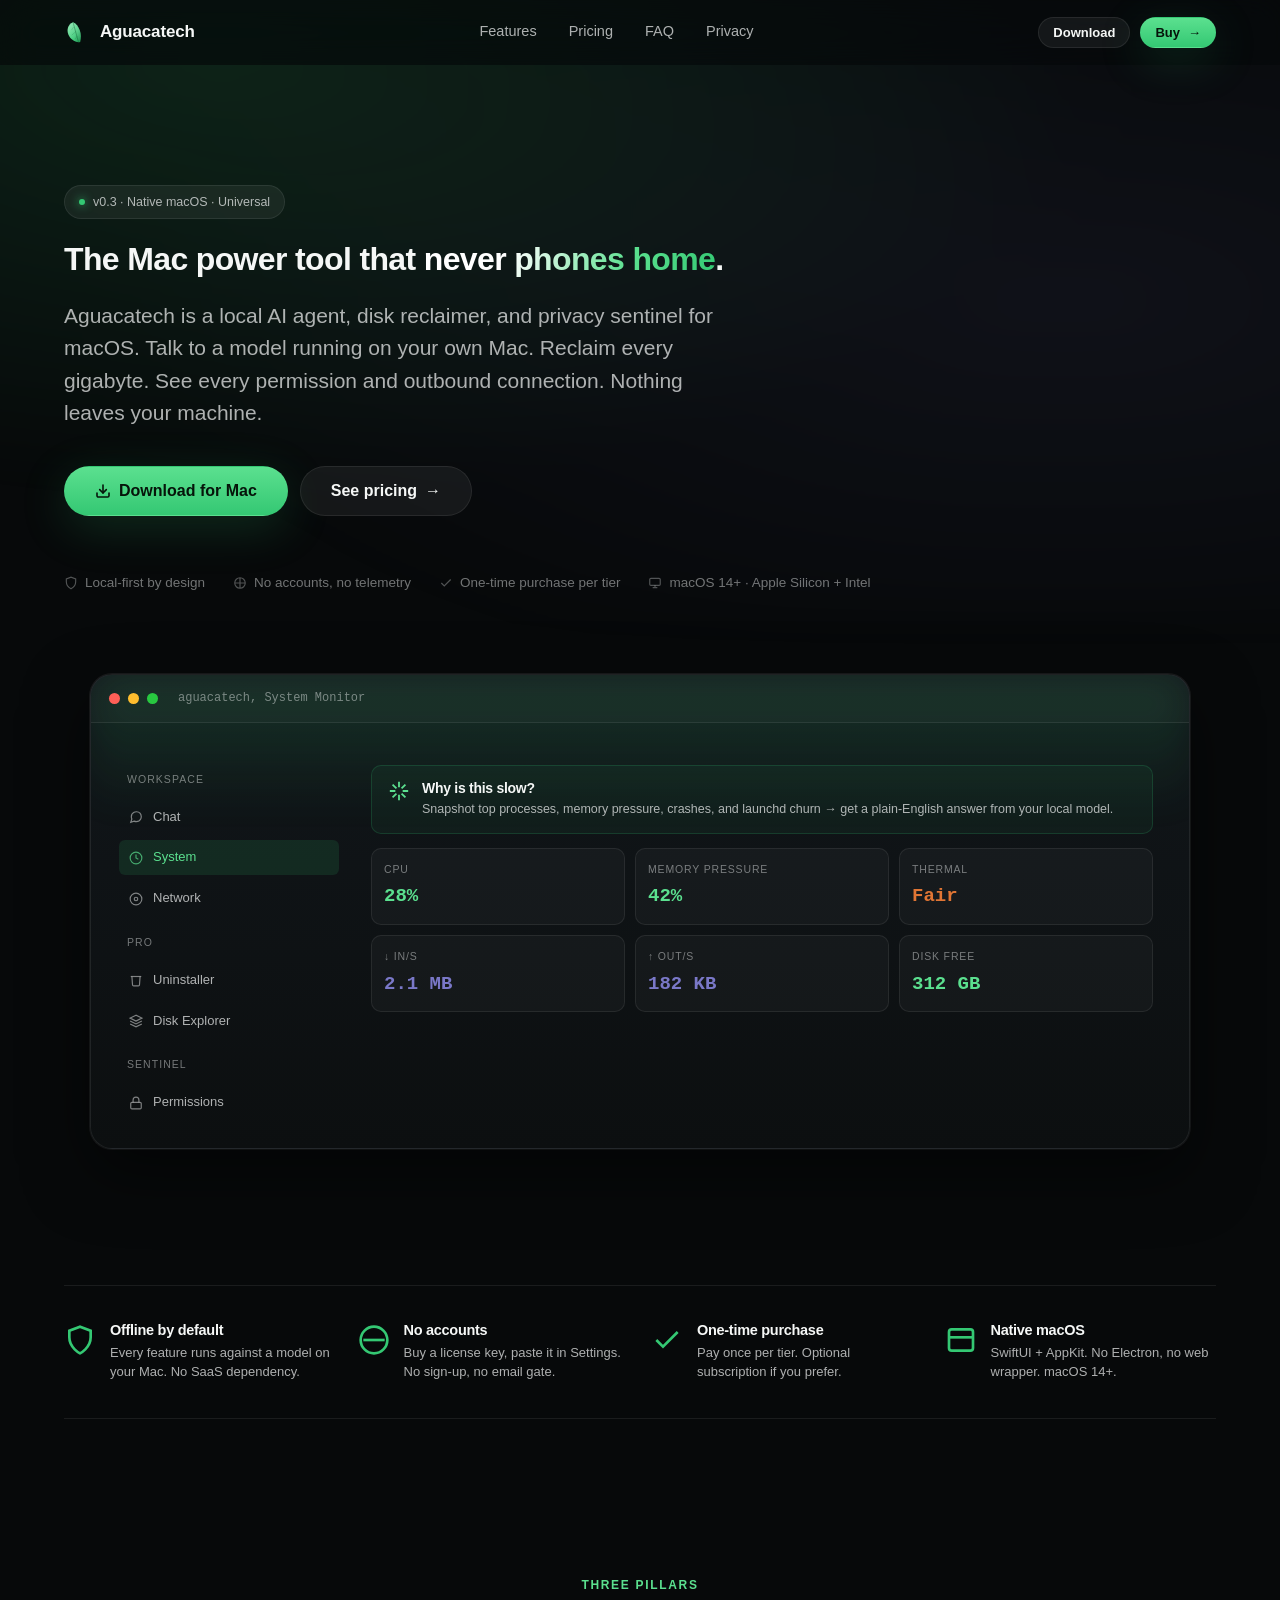
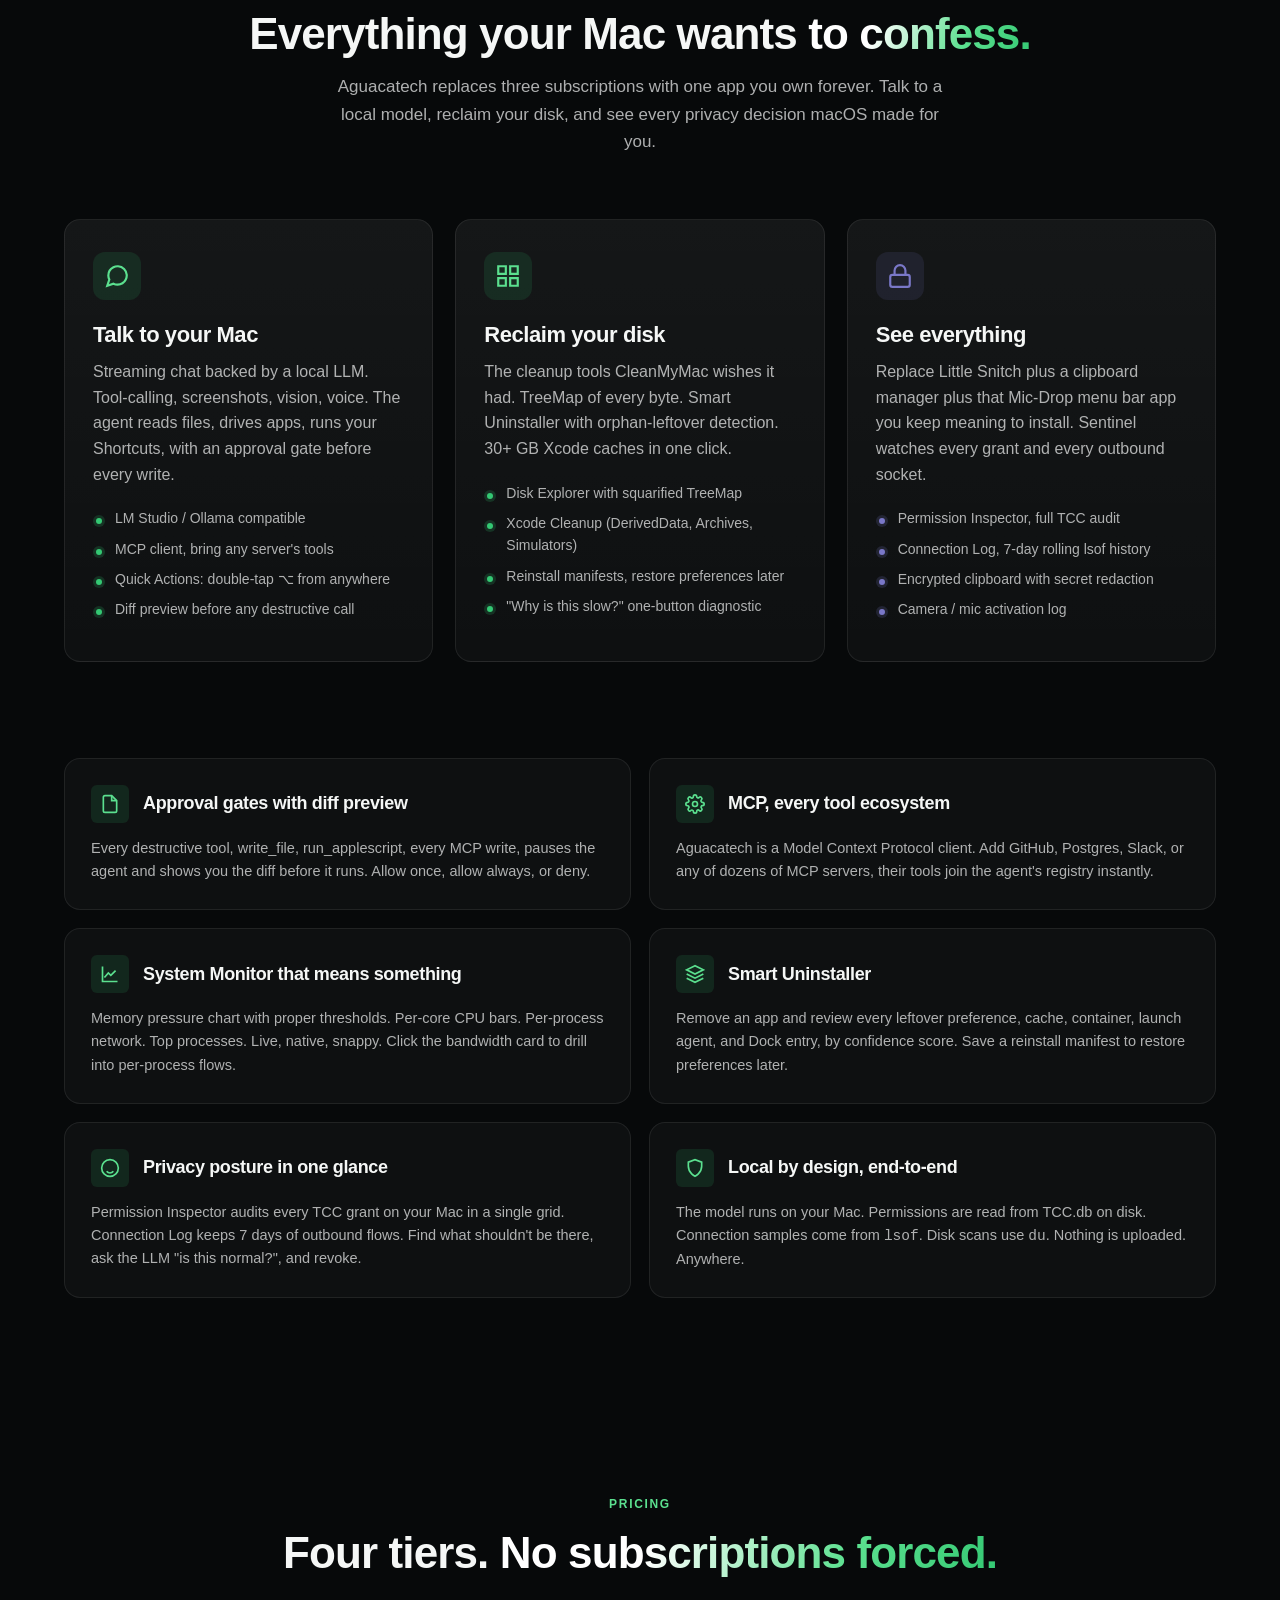
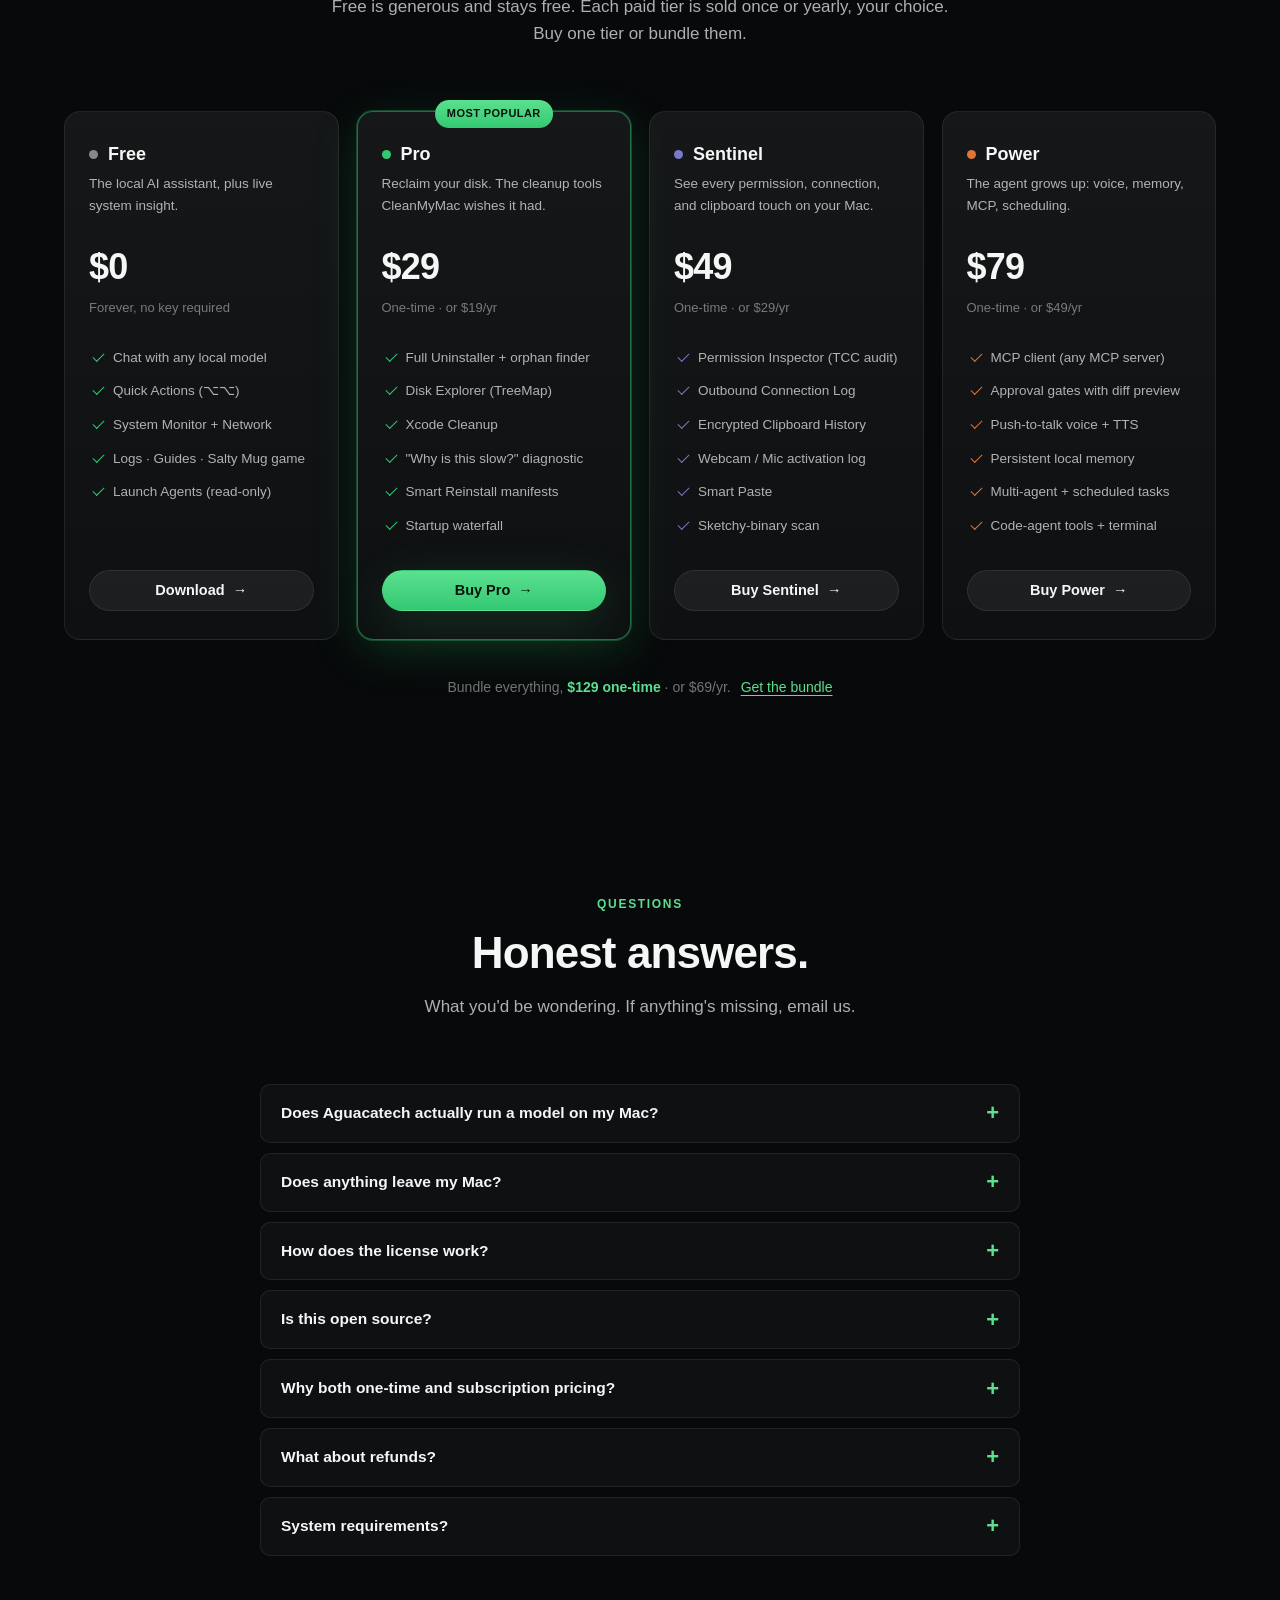
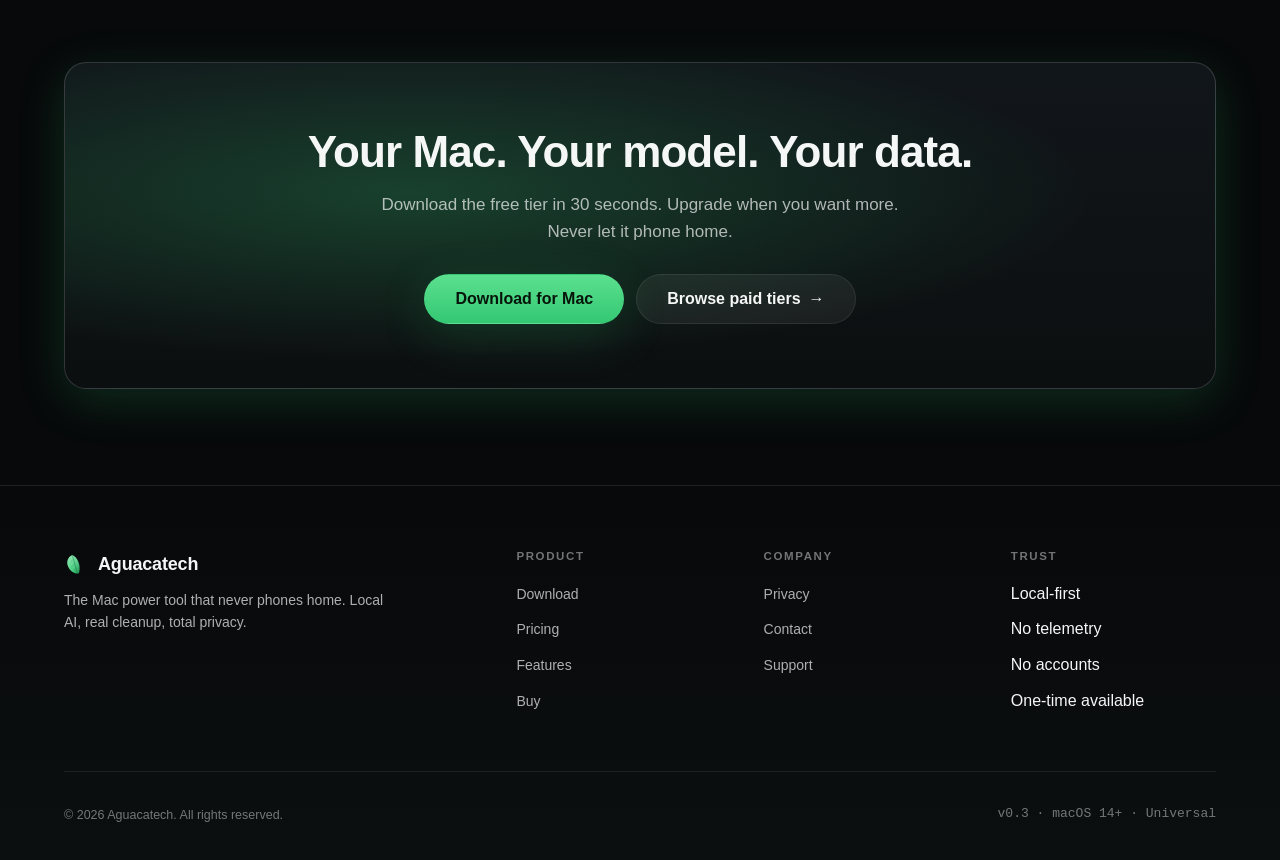
==== index.html @ cb9cca8c "v1" ====
<!doctype html>
<html lang="en">
<head>
    <meta charset="utf-8">
    <meta name="viewport" content="width=device-width, initial-scale=1">
    <meta name="theme-color" content="#07090a">
    <title>Aguacatech, The Mac power tool that never phones home</title>
    <meta name="description" content="Local AI agent, disk reclaimer, and privacy sentinel for macOS. Talk to a local model, reclaim 50+ GB, audit every permission. Nothing leaves your Mac.">
    <meta property="og:title" content="Aguacatech, The Mac power tool that never phones home">
    <meta property="og:description" content="Local AI agent, disk reclaimer, and privacy sentinel for macOS.">
    <meta property="og:type" content="website">
    <meta property="og:image" content="/assets/img/og.png">
    <link rel="icon" type="image/svg+xml" href="/assets/img/logo.svg">
    <link rel="preconnect" href="https://rsms.me">
    <link rel="stylesheet" href="https://rsms.me/inter/inter.css">
    <link rel="stylesheet" href="/assets/css/styles.css">
</head>
<body>
    <nav class="nav" id="nav">
        <div class="nav-inner">
            <a class="brand" href="/">
                <img src="/assets/img/logo.svg" alt="" width="26" height="26">
                Aguacatech
            </a>
            <div class="nav-links">
                <a href="#features">Features</a>
                <a href="#pricing">Pricing</a>
                <a href="#faq">FAQ</a>
                <a href="/privacy.html">Privacy</a>
            </div>
            <div class="nav-cta">
                <a class="btn btn-secondary btn-sm" href="/download.html">Download</a>
                <a class="btn btn-primary btn-sm" href="/buy.html">Buy<span class="arrow">→</span></a>
            </div>
            <button class="nav-toggle" aria-label="Menu" id="navToggle">Menu</button>
        </div>
    </nav>

    <!-- ======================= HERO ======================= -->
    <header class="hero">
        <div class="container">
            <div class="hero-eyebrow"><span class="dot"></span> v0.3 · Native macOS · Universal</div>
            <h1 class="reveal">The Mac power tool that <span class="gradient-text">never phones home</span>.</h1>
            <p class="lead reveal">Aguacatech is a local AI agent, disk reclaimer, and privacy sentinel for macOS. Talk to a model running on your own Mac. Reclaim every gigabyte. See every permission and outbound connection. Nothing leaves your machine.</p>
            <div class="hero-ctas reveal">
                <a class="btn btn-primary btn-lg" href="/download.html">
                    <svg width="16" height="16" viewBox="0 0 24 24" fill="none" stroke="currentColor" stroke-width="2.4" stroke-linecap="round" stroke-linejoin="round"><path d="M21 15v4a2 2 0 0 1-2 2H5a2 2 0 0 1-2-2v-4"/><polyline points="7 10 12 15 17 10"/><line x1="12" y1="15" x2="12" y2="3"/></svg>
                    Download for Mac
                </a>
                <a class="btn btn-secondary btn-lg" href="#pricing">See pricing<span class="arrow">→</span></a>
            </div>
            <div class="hero-meta reveal">
                <div class="meta-item">
                    <svg viewBox="0 0 24 24" fill="none" stroke="currentColor" stroke-width="2"><path d="M12 22s8-4 8-12V5l-8-3-8 3v5c0 8 8 12 8 12z"/></svg>
                    Local-first by design
                </div>
                <div class="meta-item">
                    <svg viewBox="0 0 24 24" fill="none" stroke="currentColor" stroke-width="2"><path d="M3 12a9 9 0 1 0 18 0 9 9 0 1 0-18 0M12 3v18M3 12h18"/></svg>
                    No accounts, no telemetry
                </div>
                <div class="meta-item">
                    <svg viewBox="0 0 24 24" fill="none" stroke="currentColor" stroke-width="2"><path d="M20 6 9 17l-5-5"/></svg>
                    One-time purchase per tier
                </div>
                <div class="meta-item">
                    <svg viewBox="0 0 24 24" fill="none" stroke="currentColor" stroke-width="2"><rect x="3" y="4" width="18" height="12" rx="2"/><path d="M8 20h8M12 16v4"/></svg>
                    macOS 14+ · Apple Silicon + Intel
                </div>
            </div>

            <!-- Mock window -->
            <div class="hero-visual reveal">
                <div class="window-bar">
                    <div class="traffic-light red"></div>
                    <div class="traffic-light yellow"></div>
                    <div class="traffic-light green"></div>
                    <span class="window-title">aguacatech, System Monitor</span>
                </div>
                <div class="window-body">
                    <aside class="mock-sidebar">
                        <div class="group">Workspace</div>
                        <div class="item">
                            <svg class="icon" viewBox="0 0 24 24" fill="none" stroke="currentColor" stroke-width="2"><path d="M21 11.5a8.38 8.38 0 0 1-.9 3.8 8.5 8.5 0 0 1-7.6 4.7 8.38 8.38 0 0 1-3.8-.9L3 21l1.9-5.7a8.38 8.38 0 0 1-.9-3.8 8.5 8.5 0 0 1 4.7-7.6 8.38 8.38 0 0 1 3.8-.9h.5a8.48 8.48 0 0 1 8 8v.5z"/></svg>
                            Chat
                        </div>
                        <div class="item active">
                            <svg class="icon" viewBox="0 0 24 24" fill="none" stroke="currentColor" stroke-width="2"><circle cx="12" cy="12" r="10"/><polyline points="12 6 12 12 16 14"/></svg>
                            System
                        </div>
                        <div class="item">
                            <svg class="icon" viewBox="0 0 24 24" fill="none" stroke="currentColor" stroke-width="2"><circle cx="12" cy="12" r="3"/><circle cx="12" cy="12" r="10"/></svg>
                            Network
                        </div>
                        <div class="group">Pro</div>
                        <div class="item">
                            <svg class="icon" viewBox="0 0 24 24" fill="none" stroke="currentColor" stroke-width="2"><polyline points="3 6 5 6 21 6"/><path d="M19 6l-1 14a2 2 0 0 1-2 2H8a2 2 0 0 1-2-2L5 6"/></svg>
                            Uninstaller
                        </div>
                        <div class="item">
                            <svg class="icon" viewBox="0 0 24 24" fill="none" stroke="currentColor" stroke-width="2"><path d="M12 2L2 7l10 5 10-5-10-5z"/><path d="M2 17l10 5 10-5"/><path d="M2 12l10 5 10-5"/></svg>
                            Disk Explorer
                        </div>
                        <div class="group">Sentinel</div>
                        <div class="item">
                            <svg class="icon" viewBox="0 0 24 24" fill="none" stroke="currentColor" stroke-width="2"><rect x="3" y="11" width="18" height="11" rx="2"/><path d="M7 11V7a5 5 0 0 1 10 0v4"/></svg>
                            Permissions
                        </div>
                    </aside>
                    <div class="mock-content">
                        <div class="mock-card">
                            <svg class="icon" viewBox="0 0 24 24" fill="none" stroke="currentColor" stroke-width="2"><path d="M12 2v6m0 8v6M2 12h6m8 0h6M5 5l4.2 4.2M14.8 14.8 19 19M5 19l4.2-4.2M14.8 9.2 19 5"/></svg>
                            <div>
                                <h4>Why is this slow?</h4>
                                <p>Snapshot top processes, memory pressure, crashes, and launchd churn → get a plain-English answer from your local model.</p>
                            </div>
                        </div>
                        <div class="mock-kpis">
                            <div class="mock-kpi green">
                                <div class="label">CPU</div>
                                <div class="value">28%</div>
                            </div>
                            <div class="mock-kpi green">
                                <div class="label">Memory pressure</div>
                                <div class="value">42%</div>
                            </div>
                            <div class="mock-kpi orange">
                                <div class="label">Thermal</div>
                                <div class="value">Fair</div>
                            </div>
                            <div class="mock-kpi purple">
                                <div class="label">↓ in/s</div>
                                <div class="value">2.1 MB</div>
                            </div>
                            <div class="mock-kpi purple">
                                <div class="label">↑ out/s</div>
                                <div class="value">182 KB</div>
                            </div>
                            <div class="mock-kpi green">
                                <div class="label">Disk free</div>
                                <div class="value">312 GB</div>
                            </div>
                        </div>
                    </div>
                </div>
            </div>
        </div>
    </header>

    <!-- ======================= TRUST STRIP ======================= -->
    <section class="section-sm">
        <div class="container">
            <div class="trust">
                <div class="trust-item">
                    <svg class="icon" viewBox="0 0 24 24" fill="none" stroke="currentColor" stroke-width="2"><path d="M12 22s8-4 8-12V5l-8-3-8 3v5c0 8 8 12 8 12z"/></svg>
                    <div>
                        <h4>Offline by default</h4>
                        <p>Every feature runs against a model on your Mac. No SaaS dependency.</p>
                    </div>
                </div>
                <div class="trust-item">
                    <svg class="icon" viewBox="0 0 24 24" fill="none" stroke="currentColor" stroke-width="2"><circle cx="12" cy="12" r="10"/><path d="M4 12h16"/></svg>
                    <div>
                        <h4>No accounts</h4>
                        <p>Buy a license key, paste it in Settings. No sign-up, no email gate.</p>
                    </div>
                </div>
                <div class="trust-item">
                    <svg class="icon" viewBox="0 0 24 24" fill="none" stroke="currentColor" stroke-width="2"><path d="M20 6 9 17l-5-5"/></svg>
                    <div>
                        <h4>One-time purchase</h4>
                        <p>Pay once per tier. Optional subscription if you prefer.</p>
                    </div>
                </div>
                <div class="trust-item">
                    <svg class="icon" viewBox="0 0 24 24" fill="none" stroke="currentColor" stroke-width="2"><rect x="3" y="4" width="18" height="16" rx="2"/><path d="M3 10h18"/></svg>
                    <div>
                        <h4>Native macOS</h4>
                        <p>SwiftUI + AppKit. No Electron, no web wrapper. macOS 14+.</p>
                    </div>
                </div>
            </div>
        </div>
    </section>

    <!-- ======================= PILLARS ======================= -->
    <section id="features" class="section">
        <div class="container">
            <div class="section-header">
                <div class="eyebrow">Three pillars</div>
                <h2 class="h2">Everything your Mac wants <span class="gradient-text">to confess.</span></h2>
                <p>Aguacatech replaces three subscriptions with one app you own forever. Talk to a local model, reclaim your disk, and see every privacy decision macOS made for you.</p>
            </div>
            <div class="pillars">
                <div class="pillar reveal">
                    <div class="pillar-icon">
                        <svg width="26" height="26" viewBox="0 0 24 24" fill="none" stroke="currentColor" stroke-width="2"><path d="M21 11.5a8.38 8.38 0 0 1-.9 3.8 8.5 8.5 0 0 1-7.6 4.7 8.38 8.38 0 0 1-3.8-.9L3 21l1.9-5.7a8.38 8.38 0 0 1-.9-3.8 8.5 8.5 0 0 1 4.7-7.6 8.38 8.38 0 0 1 3.8-.9h.5a8.48 8.48 0 0 1 8 8v.5z"/></svg>
                    </div>
                    <h3>Talk to your Mac</h3>
                    <p>Streaming chat backed by a local LLM. Tool-calling, screenshots, vision, voice. The agent reads files, drives apps, runs your Shortcuts, with an approval gate before every write.</p>
                    <ul>
                        <li>LM Studio / Ollama compatible</li>
                        <li>MCP client, bring any server's tools</li>
                        <li>Quick Actions: double-tap ⌥ from anywhere</li>
                        <li>Diff preview before any destructive call</li>
                    </ul>
                </div>
                <div class="pillar reveal">
                    <div class="pillar-icon">
                        <svg width="26" height="26" viewBox="0 0 24 24" fill="none" stroke="currentColor" stroke-width="2"><path d="M3 3h7v7H3z"/><path d="M14 3h7v7h-7z"/><path d="M14 14h7v7h-7z"/><path d="M3 14h7v7H3z"/></svg>
                    </div>
                    <h3>Reclaim your disk</h3>
                    <p>The cleanup tools CleanMyMac wishes it had. TreeMap of every byte. Smart Uninstaller with orphan-leftover detection. 30+ GB Xcode caches in one click.</p>
                    <ul>
                        <li>Disk Explorer with squarified TreeMap</li>
                        <li>Xcode Cleanup (DerivedData, Archives, Simulators)</li>
                        <li>Reinstall manifests, restore preferences later</li>
                        <li>"Why is this slow?" one-button diagnostic</li>
                    </ul>
                </div>
                <div class="pillar sentinel reveal">
                    <div class="pillar-icon">
                        <svg width="26" height="26" viewBox="0 0 24 24" fill="none" stroke="currentColor" stroke-width="2"><rect x="3" y="11" width="18" height="11" rx="2"/><path d="M7 11V7a5 5 0 0 1 10 0v4"/></svg>
                    </div>
                    <h3>See everything</h3>
                    <p>Replace Little Snitch plus a clipboard manager plus that Mic-Drop menu bar app you keep meaning to install. Sentinel watches every grant and every outbound socket.</p>
                    <ul>
                        <li>Permission Inspector, full TCC audit</li>
                        <li>Connection Log, 7-day rolling lsof history</li>
                        <li>Encrypted clipboard with secret redaction</li>
                        <li>Camera / mic activation log</li>
                    </ul>
                </div>
            </div>
        </div>
    </section>

    <!-- ======================= FEATURE DEEP DIVE ======================= -->
    <section class="section" style="padding-top: 0">
        <div class="container">
            <div class="features-deep">
                <div class="feat-card reveal">
                    <div class="feat-head">
                        <div class="icon">
                            <svg width="20" height="20" viewBox="0 0 24 24" fill="none" stroke="currentColor" stroke-width="2"><path d="M14 2H6a2 2 0 0 0-2 2v16a2 2 0 0 0 2 2h12a2 2 0 0 0 2-2V8z"/><polyline points="14 2 14 8 20 8"/></svg>
                        </div>
                        <h4>Approval gates with diff preview</h4>
                    </div>
                    <p>Every destructive tool, write_file, run_applescript, every MCP write, pauses the agent and shows you the diff before it runs. Allow once, allow always, or deny.</p>
                </div>
                <div class="feat-card reveal">
                    <div class="feat-head">
                        <div class="icon">
                            <svg width="20" height="20" viewBox="0 0 24 24" fill="none" stroke="currentColor" stroke-width="2"><circle cx="12" cy="12" r="3"/><path d="M19.4 15a1.65 1.65 0 0 0 .33 1.82l.06.06a2 2 0 0 1-2.83 2.83l-.06-.06a1.65 1.65 0 0 0-1.82-.33 1.65 1.65 0 0 0-1 1.51V21a2 2 0 0 1-4 0v-.09A1.65 1.65 0 0 0 9 19.4a1.65 1.65 0 0 0-1.82.33l-.06.06a2 2 0 0 1-2.83-2.83l.06-.06a1.65 1.65 0 0 0 .33-1.82 1.65 1.65 0 0 0-1.51-1H3a2 2 0 0 1 0-4h.09A1.65 1.65 0 0 0 4.6 9a1.65 1.65 0 0 0-.33-1.82l-.06-.06a2 2 0 0 1 2.83-2.83l.06.06a1.65 1.65 0 0 0 1.82.33H9a1.65 1.65 0 0 0 1-1.51V3a2 2 0 0 1 4 0v.09a1.65 1.65 0 0 0 1 1.51 1.65 1.65 0 0 0 1.82-.33l.06-.06a2 2 0 0 1 2.83 2.83l-.06.06a1.65 1.65 0 0 0-.33 1.82V9a1.65 1.65 0 0 0 1.51 1H21a2 2 0 0 1 0 4h-.09a1.65 1.65 0 0 0-1.51 1z"/></svg>
                        </div>
                        <h4>MCP, every tool ecosystem</h4>
                    </div>
                    <p>Aguacatech is a Model Context Protocol client. Add GitHub, Postgres, Slack, or any of dozens of MCP servers, their tools join the agent's registry instantly.</p>
                </div>
                <div class="feat-card reveal">
                    <div class="feat-head">
                        <div class="icon">
                            <svg width="20" height="20" viewBox="0 0 24 24" fill="none" stroke="currentColor" stroke-width="2"><path d="M3 3v18h18"/><path d="M18.7 8 13 13.7l-3-3L5.3 16.3"/></svg>
                        </div>
                        <h4>System Monitor that means something</h4>
                    </div>
                    <p>Memory pressure chart with proper thresholds. Per-core CPU bars. Per-process network. Top processes. Live, native, snappy. Click the bandwidth card to drill into per-process flows.</p>
                </div>
                <div class="feat-card reveal">
                    <div class="feat-head">
                        <div class="icon">
                            <svg width="20" height="20" viewBox="0 0 24 24" fill="none" stroke="currentColor" stroke-width="2"><path d="M12 2L2 7l10 5 10-5-10-5z"/><path d="M2 17l10 5 10-5"/><path d="M2 12l10 5 10-5"/></svg>
                        </div>
                        <h4>Smart Uninstaller</h4>
                    </div>
                    <p>Remove an app and review every leftover preference, cache, container, launch agent, and Dock entry, by confidence score. Save a reinstall manifest to restore preferences later.</p>
                </div>
                <div class="feat-card reveal">
                    <div class="feat-head">
                        <div class="icon">
                            <svg width="20" height="20" viewBox="0 0 24 24" fill="none" stroke="currentColor" stroke-width="2"><path d="M15 12h.01"/><path d="M9 12h.01"/><circle cx="12" cy="12" r="10"/><path d="M8 16s1.5 2 4 2 4-2 4-2"/></svg>
                        </div>
                        <h4>Privacy posture in one glance</h4>
                    </div>
                    <p>Permission Inspector audits every TCC grant on your Mac in a single grid. Connection Log keeps 7 days of outbound flows. Find what shouldn't be there, ask the LLM "is this normal?", and revoke.</p>
                </div>
                <div class="feat-card reveal">
                    <div class="feat-head">
                        <div class="icon">
                            <svg width="20" height="20" viewBox="0 0 24 24" fill="none" stroke="currentColor" stroke-width="2"><path d="M12 22s8-4 8-12V5l-8-3-8 3v5c0 8 8 12 8 12z"/></svg>
                        </div>
                        <h4>Local by design, end-to-end</h4>
                    </div>
                    <p>The model runs on your Mac. Permissions are read from TCC.db on disk. Connection samples come from <code>lsof</code>. Disk scans use <code>du</code>. Nothing is uploaded. Anywhere.</p>
                </div>
            </div>
        </div>
    </section>

    <!-- ======================= PRICING ======================= -->
    <section id="pricing" class="section">
        <div class="container">
            <div class="section-header">
                <div class="eyebrow">Pricing</div>
                <h2 class="h2">Four tiers. <span class="gradient-text">No subscriptions forced.</span></h2>
                <p>Free is generous and stays free. Each paid tier is sold once or yearly, your choice. Buy one tier or bundle them.</p>
            </div>
            <div class="tier-grid">
                <div class="tier free reveal">
                    <div class="tier-name"><span class="dot"></span> Free</div>
                    <div class="tier-tagline">The local AI assistant, plus live system insight.</div>
                    <div class="tier-price">
                        <div class="amount">$0</div>
                        <div class="sub">Forever, no key required</div>
                    </div>
                    <ul class="tier-features">
                        <li>Chat with any local model</li>
                        <li>Quick Actions (⌥⌥)</li>
                        <li>System Monitor + Network</li>
                        <li>Logs · Guides · Salty Mug game</li>
                        <li>Launch Agents (read-only)</li>
                    </ul>
                    <div class="tier-cta">
                        <a class="btn btn-secondary" href="/download.html">Download<span class="arrow">→</span></a>
                    </div>
                </div>
                <div class="tier pro featured reveal">
                    <div class="tier-badge">Most popular</div>
                    <div class="tier-name"><span class="dot"></span> Pro</div>
                    <div class="tier-tagline">Reclaim your disk. The cleanup tools CleanMyMac wishes it had.</div>
                    <div class="tier-price">
                        <div class="amount">$29</div>
                        <div class="sub">One-time · or $19/yr</div>
                    </div>
                    <ul class="tier-features">
                        <li>Full Uninstaller + orphan finder</li>
                        <li>Disk Explorer (TreeMap)</li>
                        <li>Xcode Cleanup</li>
                        <li>"Why is this slow?" diagnostic</li>
                        <li>Smart Reinstall manifests</li>
                        <li>Startup waterfall</li>
                    </ul>
                    <div class="tier-cta">
                        <a class="btn btn-primary" href="/buy.html#pro">Buy Pro<span class="arrow">→</span></a>
                    </div>
                </div>
                <div class="tier sentinel reveal">
                    <div class="tier-name"><span class="dot"></span> Sentinel</div>
                    <div class="tier-tagline">See every permission, connection, and clipboard touch on your Mac.</div>
                    <div class="tier-price">
                        <div class="amount">$49</div>
                        <div class="sub">One-time · or $29/yr</div>
                    </div>
                    <ul class="tier-features">
                        <li>Permission Inspector (TCC audit)</li>
                        <li>Outbound Connection Log</li>
                        <li>Encrypted Clipboard History</li>
                        <li>Webcam / Mic activation log</li>
                        <li>Smart Paste</li>
                        <li>Sketchy-binary scan</li>
                    </ul>
                    <div class="tier-cta">
                        <a class="btn btn-secondary" href="/buy.html#sentinel">Buy Sentinel<span class="arrow">→</span></a>
                    </div>
                </div>
                <div class="tier power reveal">
                    <div class="tier-name"><span class="dot"></span> Power</div>
                    <div class="tier-tagline">The agent grows up: voice, memory, MCP, scheduling.</div>
                    <div class="tier-price">
                        <div class="amount">$79</div>
                        <div class="sub">One-time · or $49/yr</div>
                    </div>
                    <ul class="tier-features">
                        <li>MCP client (any MCP server)</li>
                        <li>Approval gates with diff preview</li>
                        <li>Push-to-talk voice + TTS</li>
                        <li>Persistent local memory</li>
                        <li>Multi-agent + scheduled tasks</li>
                        <li>Code-agent tools + terminal</li>
                    </ul>
                    <div class="tier-cta">
                        <a class="btn btn-secondary" href="/buy.html#power">Buy Power<span class="arrow">→</span></a>
                    </div>
                </div>
            </div>
            <p style="text-align:center; margin-top: 36px; color: var(--text-tertiary); font-size: 14px;">
                Bundle everything, <strong style="color: var(--green-light)">$129 one-time</strong> · or $69/yr.
                <a href="/buy.html#bundle" style="color: var(--green-light); margin-left: 6px; text-decoration: underline; text-underline-offset: 3px;">Get the bundle</a>
            </p>
        </div>
    </section>

    <!-- ======================= FAQ ======================= -->
    <section id="faq" class="section">
        <div class="container container-narrow">
            <div class="section-header">
                <div class="eyebrow">Questions</div>
                <h2 class="h2">Honest answers.</h2>
                <p>What you'd be wondering. If anything's missing, email us.</p>
            </div>
            <div class="faq">
                <details>
                    <summary>Does Aguacatech actually run a model on my Mac?</summary>
                    <p>Yes. Aguacatech is a thin client that talks to whatever OpenAI-compatible endpoint you point it at. The default is LM Studio at <code>http://localhost:1234/v1</code>. You can also use Ollama or any compatible runtime. There's no cloud fallback, if your local server is off, the agent doesn't run.</p>
                </details>
                <details>
                    <summary>Does anything leave my Mac?</summary>
                    <p>Only the requests you send to your configured LLM endpoint. If that endpoint is local (the default), nothing leaves the machine. Aguacatech has zero telemetry, no analytics, no accounts. Your conversations, logs, scan results, and license key all live in <code>~/Library/Application Support/aguacatech</code>.</p>
                </details>
                <details>
                    <summary>How does the license work?</summary>
                    <p>After purchase, you receive a license key by email within 24 hours. Paste it into Settings → License. The key activates the matching tier locally, it is not validated against a remote server, ever. You can use the same key on every Mac you own.</p>
                </details>
                <details>
                    <summary>Is this open source?</summary>
                    <p>The marketing site is. The app itself ships as a notarized DMG. We'll open more components over time, especially MCP-related infrastructure.</p>
                </details>
                <details>
                    <summary>Why both one-time and subscription pricing?</summary>
                    <p>Some people prefer to buy once and own it. Some people prefer lower-friction yearly payments and continuous updates. You pick. One-time licenses include 12 months of updates by default; subscriptions include updates for as long as they're active.</p>
                </details>
                <details>
                    <summary>What about refunds?</summary>
                    <p>14-day no-questions refund window. Email us within 14 days of purchase and we'll process it through PayPal.</p>
                </details>
                <details>
                    <summary>System requirements?</summary>
                    <p>macOS 14 Sonoma or newer. Apple Silicon or Intel. Recommended: 16 GB RAM if you plan to run a 7B-class local model alongside; 32+ GB for larger models. About 200 MB of disk for the app itself.</p>
                </details>
            </div>
        </div>
    </section>

    <!-- ======================= CTA BANNER ======================= -->
    <section class="section" style="padding-top: 0">
        <div class="container">
            <div class="cta-banner">
                <h2 class="h2">Your Mac. Your model. Your data.</h2>
                <p>Download the free tier in 30 seconds. Upgrade when you want more. Never let it phone home.</p>
                <div class="actions">
                    <a class="btn btn-primary btn-lg" href="/download.html">Download for Mac</a>
                    <a class="btn btn-secondary btn-lg" href="/buy.html">Browse paid tiers<span class="arrow">→</span></a>
                </div>
            </div>
        </div>
    </section>

    <!-- ======================= FOOTER ======================= -->
    <footer class="footer">
        <div class="container">
            <div class="footer-grid">
                <div>
                    <a class="brand" href="/">
                        <img src="/assets/img/logo.svg" alt="" width="24" height="24">
                        Aguacatech
                    </a>
                    <p class="footer-tagline">The Mac power tool that never phones home. Local AI, real cleanup, total privacy.</p>
                </div>
                <div class="footer-col">
                    <h5>Product</h5>
                    <ul>
                        <li><a href="/download.html">Download</a></li>
                        <li><a href="/#pricing">Pricing</a></li>
                        <li><a href="/#features">Features</a></li>
                        <li><a href="/buy.html">Buy</a></li>
                    </ul>
                </div>
                <div class="footer-col">
                    <h5>Company</h5>
                    <ul>
                        <li><a href="/privacy.html">Privacy</a></li>
                        <li><a href="mailto:hello@aguacatech.app">Contact</a></li>
                        <li><a href="mailto:support@aguacatech.app">Support</a></li>
                    </ul>
                </div>
                <div class="footer-col">
                    <h5>Trust</h5>
                    <ul>
                        <li>Local-first</li>
                        <li>No telemetry</li>
                        <li>No accounts</li>
                        <li>One-time available</li>
                    </ul>
                </div>
            </div>
            <div class="footer-bottom">
                <span>© 2026 Aguacatech. All rights reserved.</span>
                <span class="mono">v0.3 · macOS 14+ · Universal</span>
            </div>
        </div>
    </footer>

    <script src="/assets/js/main.js" defer></script>
</body>
</html>
---- assets/css/styles.css ----
/* =========================================================================
   Aguacatech, Marketing site stylesheet
   ========================================================================= */

/* ---------- Tokens ---------- */
:root {
    /* Surface */
    --bg-0: #07090a;
    --bg-1: #0c0f10;
    --bg-2: #11161a;
    --surface-1: rgba(255, 255, 255, 0.03);
    --surface-2: rgba(255, 255, 255, 0.06);
    --surface-3: rgba(255, 255, 255, 0.09);
    --border: rgba(255, 255, 255, 0.08);
    --border-strong: rgba(255, 255, 255, 0.16);

    /* Text */
    --text-primary: #f5f7f6;
    --text-secondary: rgba(245, 247, 246, 0.7);
    --text-tertiary: rgba(245, 247, 246, 0.45);

    /* Accent + tiers */
    --green: #34c873;
    --green-deep: #1d8c4d;
    --green-light: #5be08f;
    --pro: #34c873;
    --sentinel: #7a78c8;
    --power: #e07534;

    /* Effects */
    --shadow-sm: 0 1px 2px rgba(0, 0, 0, 0.2);
    --shadow-md: 0 6px 24px rgba(0, 0, 0, 0.4);
    --shadow-lg: 0 24px 64px rgba(0, 0, 0, 0.5);
    --shadow-green: 0 12px 48px rgba(52, 200, 115, 0.18);

    /* Type */
    --font-sans: "Inter", -apple-system, BlinkMacSystemFont, "SF Pro Display", "Segoe UI", Roboto, Helvetica, Arial, sans-serif;
    --font-mono: ui-monospace, SFMono-Regular, "SF Mono", Menlo, Monaco, "JetBrains Mono", Consolas, monospace;

    /* Radius */
    --r-sm: 6px;
    --r-md: 10px;
    --r-lg: 16px;
    --r-xl: 22px;
    --r-pill: 999px;

    /* Layout */
    --container: 1200px;
    --container-narrow: 880px;

    /* Transitions */
    --t-fast: 120ms cubic-bezier(0.2, 0.7, 0.3, 1);
    --t-med: 220ms cubic-bezier(0.2, 0.7, 0.3, 1);
    --t-slow: 420ms cubic-bezier(0.2, 0.7, 0.3, 1);
}

/* ---------- Reset ---------- */
*, *::before, *::after { box-sizing: border-box; }
html { scroll-behavior: smooth; -webkit-font-smoothing: antialiased; text-rendering: optimizeLegibility; }
body {
    margin: 0;
    padding: 0;
    font-family: var(--font-sans);
    font-size: 16px;
    line-height: 1.6;
    color: var(--text-primary);
    background: var(--bg-0);
    overflow-x: hidden;
}
h1, h2, h3, h4, h5, h6 { margin: 0; font-weight: 600; line-height: 1.15; letter-spacing: -0.02em; }
p { margin: 0; }
a { color: inherit; text-decoration: none; }
img, svg { display: block; max-width: 100%; }
button { font-family: inherit; cursor: pointer; }
ul, ol { margin: 0; padding: 0; list-style: none; }

::selection { background: rgba(52, 200, 115, 0.35); color: #fff; }

/* ---------- Background ambient ---------- */
body::before {
    content: '';
    position: fixed;
    top: -20%;
    left: 50%;
    transform: translateX(-50%);
    width: 1400px;
    height: 800px;
    background:
        radial-gradient(ellipse at 20% 30%, rgba(52, 200, 115, 0.14), transparent 55%),
        radial-gradient(ellipse at 80% 60%, rgba(122, 120, 200, 0.08), transparent 60%);
    pointer-events: none;
    z-index: 0;
    filter: blur(20px);
}

/* ---------- Layout helpers ---------- */
.container { width: 100%; max-width: var(--container); margin: 0 auto; padding: 0 24px; position: relative; z-index: 1; }
.container-narrow { max-width: var(--container-narrow); }
.section { padding: 96px 0; position: relative; z-index: 1; }
.section-sm { padding: 56px 0; }
.section-lg { padding: 140px 0; }
.eyebrow {
    display: inline-block;
    font-size: 12px;
    font-weight: 600;
    letter-spacing: 0.14em;
    text-transform: uppercase;
    color: var(--green-light);
    margin-bottom: 14px;
}

/* ---------- Typography ---------- */
.h1 { font-size: clamp(40px, 6vw, 72px); font-weight: 700; letter-spacing: -0.025em; }
.h2 { font-size: clamp(28px, 3.5vw, 44px); font-weight: 650; }
.h3 { font-size: clamp(20px, 2.2vw, 26px); font-weight: 600; }
.lead { font-size: 19px; line-height: 1.55; color: var(--text-secondary); max-width: 620px; }
.muted { color: var(--text-secondary); }
.mono { font-family: var(--font-mono); font-size: 13px; }

/* Gradient text */
.gradient-text {
    background: linear-gradient(110deg, #fff 30%, var(--green-light) 70%, var(--green) 100%);
    -webkit-background-clip: text;
    background-clip: text;
    -webkit-text-fill-color: transparent;
}

/* ---------- Nav ---------- */
.nav {
    position: sticky;
    top: 0;
    z-index: 100;
    backdrop-filter: blur(18px) saturate(140%);
    -webkit-backdrop-filter: blur(18px) saturate(140%);
    background: rgba(7, 9, 10, 0.7);
    border-bottom: 1px solid transparent;
    transition: border-color var(--t-med);
}
.nav.is-scrolled { border-bottom-color: var(--border); }
.nav-inner {
    display: flex;
    align-items: center;
    justify-content: space-between;
    height: 64px;
    padding: 0 24px;
    max-width: var(--container);
    margin: 0 auto;
}
.brand {
    display: flex;
    align-items: center;
    gap: 10px;
    font-weight: 600;
    font-size: 17px;
    letter-spacing: -0.01em;
}
.brand svg { width: 26px; height: 26px; }
.nav-links {
    display: flex;
    gap: 32px;
    align-items: center;
}
.nav-links a {
    font-size: 14.5px;
    color: var(--text-secondary);
    transition: color var(--t-fast);
}
.nav-links a:hover { color: var(--text-primary); }
.nav-cta {
    display: flex;
    gap: 10px;
    align-items: center;
}
.nav-toggle {
    display: none;
    background: transparent;
    border: 1px solid var(--border);
    border-radius: var(--r-sm);
    padding: 6px 10px;
    color: var(--text-primary);
}

/* ---------- Buttons ---------- */
.btn {
    display: inline-flex;
    align-items: center;
    justify-content: center;
    gap: 8px;
    padding: 12px 22px;
    border-radius: var(--r-pill);
    font-size: 14.5px;
    font-weight: 600;
    border: 1px solid transparent;
    cursor: pointer;
    text-decoration: none;
    transition: transform var(--t-fast), background var(--t-fast), border-color var(--t-fast), box-shadow var(--t-med);
    white-space: nowrap;
    line-height: 1;
}
.btn-primary {
    background: linear-gradient(180deg, var(--green-light), var(--green));
    color: #06140a;
    box-shadow: var(--shadow-green);
}
.btn-primary:hover { transform: translateY(-1px); box-shadow: 0 16px 60px rgba(52, 200, 115, 0.32); }
.btn-secondary {
    background: var(--surface-2);
    color: var(--text-primary);
    border-color: var(--border);
}
.btn-secondary:hover { background: var(--surface-3); border-color: var(--border-strong); }
.btn-ghost {
    background: transparent;
    color: var(--text-secondary);
}
.btn-ghost:hover { color: var(--text-primary); }
.btn-lg { padding: 16px 30px; font-size: 16px; }
.btn-sm { padding: 8px 14px; font-size: 13px; }
.btn .arrow { transition: transform var(--t-fast); }
.btn:hover .arrow { transform: translateX(3px); }

/* ---------- Hero ---------- */
.hero {
    padding: 120px 0 80px;
    position: relative;
    z-index: 1;
}
.hero-eyebrow {
    display: inline-flex;
    align-items: center;
    gap: 8px;
    padding: 6px 14px;
    border-radius: var(--r-pill);
    background: var(--surface-2);
    border: 1px solid var(--border);
    font-size: 12.5px;
    color: var(--text-secondary);
    margin-bottom: 22px;
}
.hero-eyebrow .dot { width: 6px; height: 6px; border-radius: 50%; background: var(--green); box-shadow: 0 0 10px var(--green); }
.hero h1 { margin-bottom: 22px; max-width: 900px; }
.hero .lead { margin-bottom: 36px; font-size: 21px; max-width: 660px; }
.hero-ctas { display: flex; gap: 12px; flex-wrap: wrap; }
.hero-meta {
    display: flex;
    gap: 28px;
    margin-top: 56px;
    flex-wrap: wrap;
    color: var(--text-tertiary);
    font-size: 13.5px;
}
.hero-meta .meta-item {
    display: inline-flex;
    align-items: center;
    gap: 7px;
}
.hero-meta svg { width: 14px; height: 14px; opacity: 0.7; }

/* Hero visual / mock window */
.hero-visual {
    margin-top: 80px;
    border-radius: var(--r-xl);
    border: 1px solid var(--border);
    background: linear-gradient(180deg, var(--bg-2), var(--bg-1));
    overflow: hidden;
    box-shadow: var(--shadow-lg), 0 0 0 1px var(--border);
    max-width: 1100px;
    margin-left: auto;
    margin-right: auto;
    position: relative;
}
.hero-visual::before {
    content: '';
    position: absolute;
    inset: -2px;
    background: linear-gradient(180deg, rgba(52, 200, 115, 0.25), transparent 30%);
    border-radius: inherit;
    z-index: -1;
    filter: blur(20px);
    opacity: 0.7;
}
.window-bar {
    display: flex;
    align-items: center;
    gap: 8px;
    padding: 14px 18px;
    border-bottom: 1px solid var(--border);
    background: rgba(255, 255, 255, 0.02);
}
.traffic-light { width: 11px; height: 11px; border-radius: 50%; }
.traffic-light.red { background: #ff5f57; }
.traffic-light.yellow { background: #ffbd2e; }
.traffic-light.green { background: #28c840; }
.window-title {
    margin-left: 12px;
    font-size: 12px;
    color: var(--text-tertiary);
    font-family: var(--font-mono);
}
.window-body {
    padding: 36px 28px 28px;
    display: grid;
    grid-template-columns: 220px 1fr;
    gap: 24px;
    min-height: 380px;
}
.mock-sidebar { display: flex; flex-direction: column; gap: 6px; }
.mock-sidebar .group { font-size: 10.5px; text-transform: uppercase; letter-spacing: 0.1em; color: var(--text-tertiary); padding: 12px 8px 6px; }
.mock-sidebar .item {
    display: flex;
    align-items: center;
    gap: 10px;
    padding: 7px 10px;
    border-radius: var(--r-sm);
    color: var(--text-secondary);
    font-size: 13px;
}
.mock-sidebar .item.active { background: rgba(52, 200, 115, 0.12); color: var(--green-light); }
.mock-sidebar .item .icon { width: 14px; height: 14px; opacity: 0.7; }
.mock-content {
    padding: 6px 8px;
    display: flex;
    flex-direction: column;
    gap: 14px;
}
.mock-card {
    background: rgba(52, 200, 115, 0.06);
    border: 1px solid rgba(52, 200, 115, 0.18);
    border-radius: var(--r-md);
    padding: 14px 16px;
    display: flex;
    gap: 12px;
    align-items: flex-start;
}
.mock-card .icon { width: 22px; height: 22px; flex-shrink: 0; color: var(--green-light); }
.mock-card h4 { font-size: 14px; margin-bottom: 4px; }
.mock-card p { font-size: 12.5px; color: var(--text-secondary); line-height: 1.5; }
.mock-kpis { display: grid; grid-template-columns: repeat(3, 1fr); gap: 10px; }
.mock-kpi {
    padding: 12px;
    border-radius: var(--r-md);
    border: 1px solid var(--border);
    background: var(--surface-1);
}
.mock-kpi .label { font-size: 10.5px; text-transform: uppercase; letter-spacing: 0.08em; color: var(--text-tertiary); margin-bottom: 4px; }
.mock-kpi .value { font-size: 19px; font-weight: 600; font-family: var(--font-mono); }
.mock-kpi.green .value { color: var(--green-light); }
.mock-kpi.purple .value { color: var(--sentinel); }
.mock-kpi.orange .value { color: var(--power); }

/* ---------- Section headers ---------- */
.section-header { text-align: center; margin-bottom: 64px; }
.section-header h2 { margin-bottom: 14px; }
.section-header p { color: var(--text-secondary); max-width: 620px; margin: 0 auto; font-size: 17px; }

/* ---------- Pillars ---------- */
.pillars {
    display: grid;
    grid-template-columns: repeat(3, 1fr);
    gap: 22px;
}
.pillar {
    background: linear-gradient(180deg, var(--surface-2), var(--surface-1));
    border: 1px solid var(--border);
    border-radius: var(--r-lg);
    padding: 32px 28px;
    transition: transform var(--t-med), border-color var(--t-med), background var(--t-med);
    position: relative;
    overflow: hidden;
}
.pillar:hover { transform: translateY(-4px); border-color: var(--border-strong); }
.pillar-icon {
    width: 48px;
    height: 48px;
    display: flex;
    align-items: center;
    justify-content: center;
    border-radius: 12px;
    margin-bottom: 22px;
    background: rgba(52, 200, 115, 0.12);
    color: var(--green-light);
}
.pillar.sentinel .pillar-icon { background: rgba(122, 120, 200, 0.12); color: var(--sentinel); }
.pillar.power .pillar-icon { background: rgba(224, 117, 52, 0.12); color: var(--power); }
.pillar h3 { margin-bottom: 12px; font-size: 22px; }
.pillar p { color: var(--text-secondary); margin-bottom: 20px; }
.pillar ul li {
    font-size: 14px;
    color: var(--text-secondary);
    padding-left: 22px;
    position: relative;
    margin-bottom: 8px;
}
.pillar ul li::before {
    content: '';
    position: absolute;
    left: 0;
    top: 8px;
    width: 12px;
    height: 12px;
    border-radius: 50%;
    background: rgba(52, 200, 115, 0.18);
}
.pillar ul li::after {
    content: '';
    position: absolute;
    left: 3px;
    top: 11px;
    width: 6px;
    height: 6px;
    border-radius: 50%;
    background: var(--green);
}
.pillar.sentinel ul li::before { background: rgba(122, 120, 200, 0.18); }
.pillar.sentinel ul li::after { background: var(--sentinel); }
.pillar.power ul li::before { background: rgba(224, 117, 52, 0.18); }
.pillar.power ul li::after { background: var(--power); }

/* ---------- Trust strip ---------- */
.trust {
    display: grid;
    grid-template-columns: repeat(4, 1fr);
    gap: 22px;
    padding: 36px 0;
    border-top: 1px solid var(--border);
    border-bottom: 1px solid var(--border);
    margin: 0;
}
.trust-item { display: flex; gap: 14px; align-items: flex-start; }
.trust-item .icon {
    width: 32px;
    height: 32px;
    color: var(--green);
    flex-shrink: 0;
    margin-top: 2px;
}
.trust-item h4 { font-size: 14.5px; margin-bottom: 4px; }
.trust-item p { font-size: 13px; color: var(--text-secondary); line-height: 1.5; }

/* ---------- Pricing ---------- */
.tier-grid {
    display: grid;
    grid-template-columns: repeat(4, 1fr);
    gap: 18px;
    align-items: stretch;
}
.tier {
    background: linear-gradient(180deg, var(--surface-2), var(--surface-1));
    border: 1px solid var(--border);
    border-radius: var(--r-lg);
    padding: 28px 24px;
    display: flex;
    flex-direction: column;
    transition: transform var(--t-med), border-color var(--t-med), box-shadow var(--t-med);
    position: relative;
}
.tier:hover { transform: translateY(-4px); }
.tier.featured {
    border-color: rgba(52, 200, 115, 0.5);
    box-shadow: 0 0 0 1px rgba(52, 200, 115, 0.3), var(--shadow-green);
}
.tier-badge {
    position: absolute;
    top: -12px;
    left: 50%;
    transform: translateX(-50%);
    background: linear-gradient(180deg, var(--green-light), var(--green));
    color: #06140a;
    font-size: 11px;
    font-weight: 700;
    padding: 5px 12px;
    border-radius: var(--r-pill);
    letter-spacing: 0.04em;
    text-transform: uppercase;
}
.tier-name {
    display: flex;
    align-items: center;
    gap: 10px;
    font-size: 18px;
    font-weight: 600;
    margin-bottom: 4px;
}
.tier-name .dot {
    width: 9px;
    height: 9px;
    border-radius: 50%;
}
.tier.free .tier-name .dot { background: #888; }
.tier.pro .tier-name .dot { background: var(--pro); }
.tier.sentinel .tier-name .dot { background: var(--sentinel); }
.tier.power .tier-name .dot { background: var(--power); }
.tier-tagline { font-size: 13.5px; color: var(--text-secondary); margin-bottom: 22px; min-height: 40px; }
.tier-price { margin-bottom: 22px; }
.tier-price .amount { font-size: 36px; font-weight: 700; letter-spacing: -0.02em; }
.tier-price .sub { color: var(--text-tertiary); font-size: 13px; margin-top: 2px; }
.tier-features {
    list-style: none;
    padding: 0;
    margin: 0 0 28px 0;
    flex: 1;
}
.tier-features li {
    padding: 7px 0 7px 24px;
    font-size: 13.5px;
    color: var(--text-secondary);
    position: relative;
    line-height: 1.45;
}
.tier-features li::before {
    content: '';
    position: absolute;
    left: 4px;
    top: 12px;
    width: 11px;
    height: 6px;
    border-left: 1.5px solid var(--green);
    border-bottom: 1.5px solid var(--green);
    transform: rotate(-45deg);
}
.tier.sentinel .tier-features li::before { border-color: var(--sentinel); }
.tier.power .tier-features li::before { border-color: var(--power); }
.tier-cta { margin-top: auto; }
.tier-cta .btn { width: 100%; }

/* ---------- Feature deep-dive grid ---------- */
.features-deep {
    display: grid;
    grid-template-columns: repeat(2, 1fr);
    gap: 18px;
}
.feat-card {
    background: var(--surface-1);
    border: 1px solid var(--border);
    border-radius: var(--r-lg);
    padding: 26px;
}
.feat-card .feat-head {
    display: flex;
    gap: 14px;
    align-items: center;
    margin-bottom: 14px;
}
.feat-card .icon {
    width: 38px;
    height: 38px;
    flex-shrink: 0;
    color: var(--green-light);
    background: rgba(52, 200, 115, 0.12);
    border-radius: var(--r-sm);
    display: flex;
    align-items: center;
    justify-content: center;
}
.feat-card h4 { font-size: 18px; margin-bottom: 0; }
.feat-card p { color: var(--text-secondary); font-size: 14.5px; }

/* ---------- FAQ ---------- */
.faq { max-width: 760px; margin: 0 auto; }
.faq details {
    background: var(--surface-1);
    border: 1px solid var(--border);
    border-radius: var(--r-md);
    padding: 16px 20px;
    margin-bottom: 10px;
    transition: border-color var(--t-fast), background var(--t-fast);
}
.faq details[open] { background: var(--surface-2); border-color: var(--border-strong); }
.faq summary {
    cursor: pointer;
    font-weight: 600;
    font-size: 15.5px;
    display: flex;
    justify-content: space-between;
    align-items: center;
    list-style: none;
}
.faq summary::-webkit-details-marker { display: none; }
.faq summary::after {
    content: '+';
    font-size: 22px;
    color: var(--green-light);
    transition: transform var(--t-fast);
    line-height: 1;
}
.faq details[open] summary::after { transform: rotate(45deg); }
.faq details p {
    color: var(--text-secondary);
    font-size: 14.5px;
    margin-top: 12px;
    line-height: 1.6;
}

/* ---------- CTA banner ---------- */
.cta-banner {
    background:
        radial-gradient(ellipse at 30% 40%, rgba(52, 200, 115, 0.25), transparent 60%),
        linear-gradient(180deg, var(--bg-2), var(--bg-1));
    border: 1px solid var(--border-strong);
    border-radius: var(--r-xl);
    padding: 64px 48px;
    text-align: center;
    box-shadow: var(--shadow-green);
}
.cta-banner h2 { margin-bottom: 14px; }
.cta-banner p { color: var(--text-secondary); max-width: 540px; margin: 0 auto 28px; font-size: 17px; }
.cta-banner .actions { display: flex; gap: 12px; justify-content: center; flex-wrap: wrap; }

/* ---------- Footer ---------- */
.footer {
    background: linear-gradient(180deg, var(--bg-0), var(--bg-1));
    border-top: 1px solid var(--border);
    padding: 64px 0 36px;
    position: relative;
    z-index: 1;
}
.footer-grid {
    display: grid;
    grid-template-columns: 2fr repeat(3, 1fr);
    gap: 42px;
    margin-bottom: 48px;
}
.footer .brand { margin-bottom: 12px; font-size: 18px; }
.footer-tagline { color: var(--text-secondary); font-size: 14px; max-width: 320px; line-height: 1.55; }
.footer-col h5 {
    font-size: 11.5px;
    text-transform: uppercase;
    letter-spacing: 0.14em;
    color: var(--text-tertiary);
    margin-bottom: 18px;
}
.footer-col ul li { margin-bottom: 10px; }
.footer-col ul li a {
    color: var(--text-secondary);
    font-size: 14px;
    transition: color var(--t-fast);
}
.footer-col ul li a:hover { color: var(--text-primary); }
.footer-bottom {
    display: flex;
    align-items: center;
    justify-content: space-between;
    padding-top: 32px;
    border-top: 1px solid var(--border);
    font-size: 12.5px;
    color: var(--text-tertiary);
    flex-wrap: wrap;
    gap: 16px;
}

/* ---------- Buy page ---------- */
.buy-hero {
    text-align: center;
    padding: 80px 0 48px;
}
.buy-hero h1 { font-size: clamp(36px, 5vw, 56px); margin-bottom: 16px; }
.buy-hero p { color: var(--text-secondary); max-width: 580px; margin: 0 auto; font-size: 18px; }
.buy-tier-grid {
    display: grid;
    grid-template-columns: repeat(auto-fit, minmax(260px, 1fr));
    gap: 18px;
    margin-top: 48px;
}
.paypal-container {
    margin-top: 18px;
    min-height: 50px;
}
.paypal-fallback {
    font-size: 12.5px;
    color: var(--text-tertiary);
    text-align: center;
    margin-top: 10px;
}

/* ---------- Success page ---------- */
.success-hero {
    text-align: center;
    padding: 120px 0 64px;
    max-width: 620px;
    margin: 0 auto;
}
.success-check {
    width: 80px;
    height: 80px;
    margin: 0 auto 28px;
    border-radius: 50%;
    background: linear-gradient(180deg, var(--green-light), var(--green));
    display: flex;
    align-items: center;
    justify-content: center;
    box-shadow: var(--shadow-green);
}
.success-check svg { color: #06140a; width: 36px; height: 36px; }
.success-hero h1 { margin-bottom: 16px; }
.success-hero p { color: var(--text-secondary); font-size: 17px; margin-bottom: 12px; }
.success-receipt {
    background: var(--surface-1);
    border: 1px solid var(--border);
    border-radius: var(--r-md);
    padding: 22px 24px;
    margin: 36px auto;
    max-width: 480px;
    text-align: left;
    font-family: var(--font-mono);
    font-size: 13px;
}
.success-receipt .row { display: flex; justify-content: space-between; padding: 6px 0; }
.success-receipt .row span:first-child { color: var(--text-tertiary); }

/* ---------- Privacy / docs pages ---------- */
.docs {
    padding: 80px 0 96px;
    max-width: 760px;
    margin: 0 auto;
    line-height: 1.7;
}
.docs h1 { margin-bottom: 28px; }
.docs h2 { margin: 40px 0 14px; }
.docs h3 { margin: 28px 0 10px; font-size: 17px; }
.docs p { color: var(--text-secondary); margin-bottom: 14px; }
.docs ul { margin: 0 0 18px 22px; }
.docs ul li { padding: 6px 0; color: var(--text-secondary); list-style: disc; }
.docs code {
    background: var(--surface-2);
    padding: 2px 6px;
    border-radius: 4px;
    font-family: var(--font-mono);
    font-size: 13px;
    color: var(--green-light);
}

/* ---------- 404 ---------- */
.not-found {
    min-height: 70vh;
    display: flex;
    align-items: center;
    justify-content: center;
    text-align: center;
    padding: 96px 24px;
}
.not-found .code {
    font-family: var(--font-mono);
    font-size: 160px;
    font-weight: 600;
    color: var(--green-light);
    line-height: 1;
    opacity: 0.6;
    margin-bottom: 8px;
}
.not-found h1 { font-size: 32px; margin-bottom: 14px; }

/* ---------- Reveal animation ---------- */
.reveal {
    opacity: 0;
    transform: translateY(18px);
    transition: opacity 600ms cubic-bezier(0.2, 0.7, 0.3, 1), transform 600ms cubic-bezier(0.2, 0.7, 0.3, 1);
}
.reveal.is-visible { opacity: 1; transform: translateY(0); }
@media (prefers-reduced-motion: reduce) {
    .reveal { opacity: 1; transform: none; transition: none; }
    html { scroll-behavior: auto; }
}

/* ---------- Responsive ---------- */
@media (max-width: 960px) {
    .section { padding: 72px 0; }
    .nav-links { display: none; }
    .nav-toggle { display: inline-flex; }
    .pillars { grid-template-columns: 1fr; }
    .features-deep { grid-template-columns: 1fr; }
    .tier-grid { grid-template-columns: repeat(2, 1fr); }
    .trust { grid-template-columns: repeat(2, 1fr); }
    .footer-grid { grid-template-columns: 1fr 1fr; }
    .window-body { grid-template-columns: 1fr; }
    .mock-sidebar { display: none; }
}
@media (max-width: 600px) {
    .tier-grid { grid-template-columns: 1fr; }
    .trust { grid-template-columns: 1fr; }
    .footer-grid { grid-template-columns: 1fr; }
    .hero { padding: 80px 0 56px; }
    .hero .lead { font-size: 18px; }
    .cta-banner { padding: 44px 24px; }
    .footer-bottom { flex-direction: column; align-items: flex-start; gap: 8px; }
}
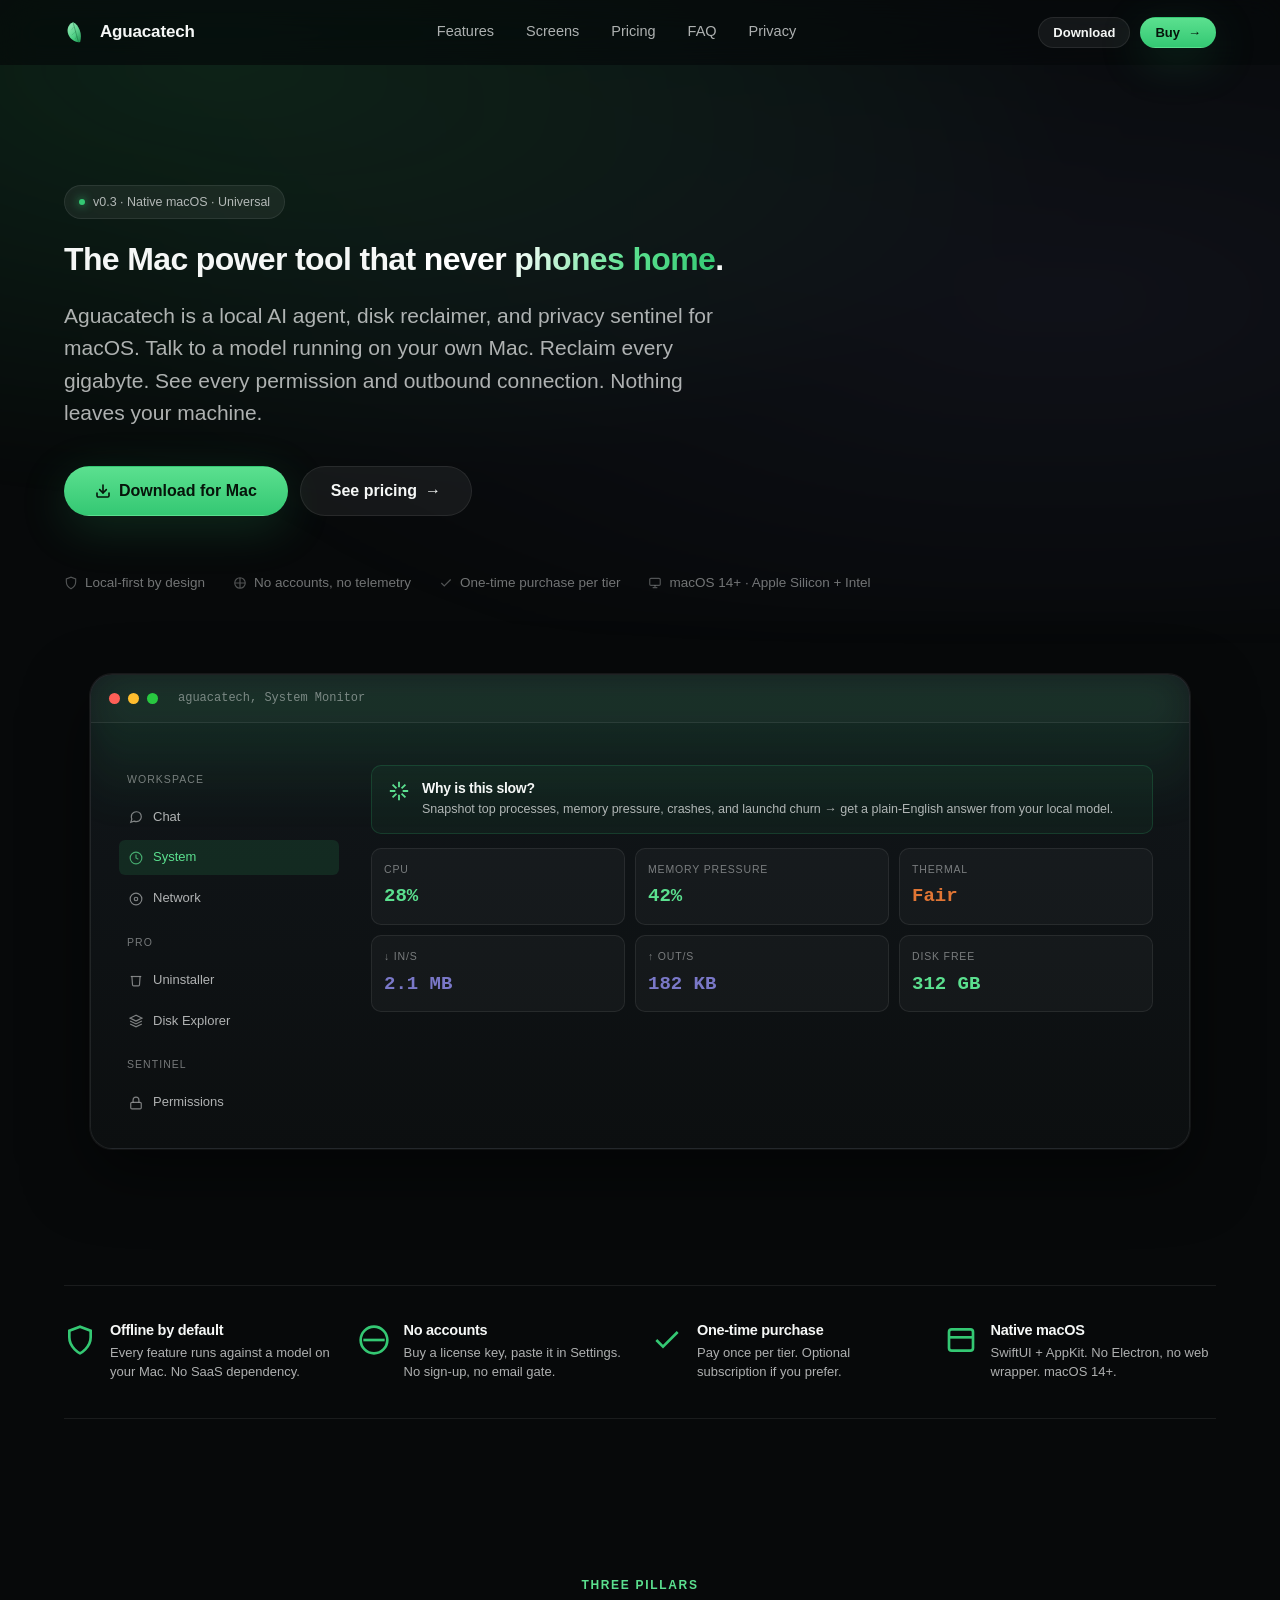
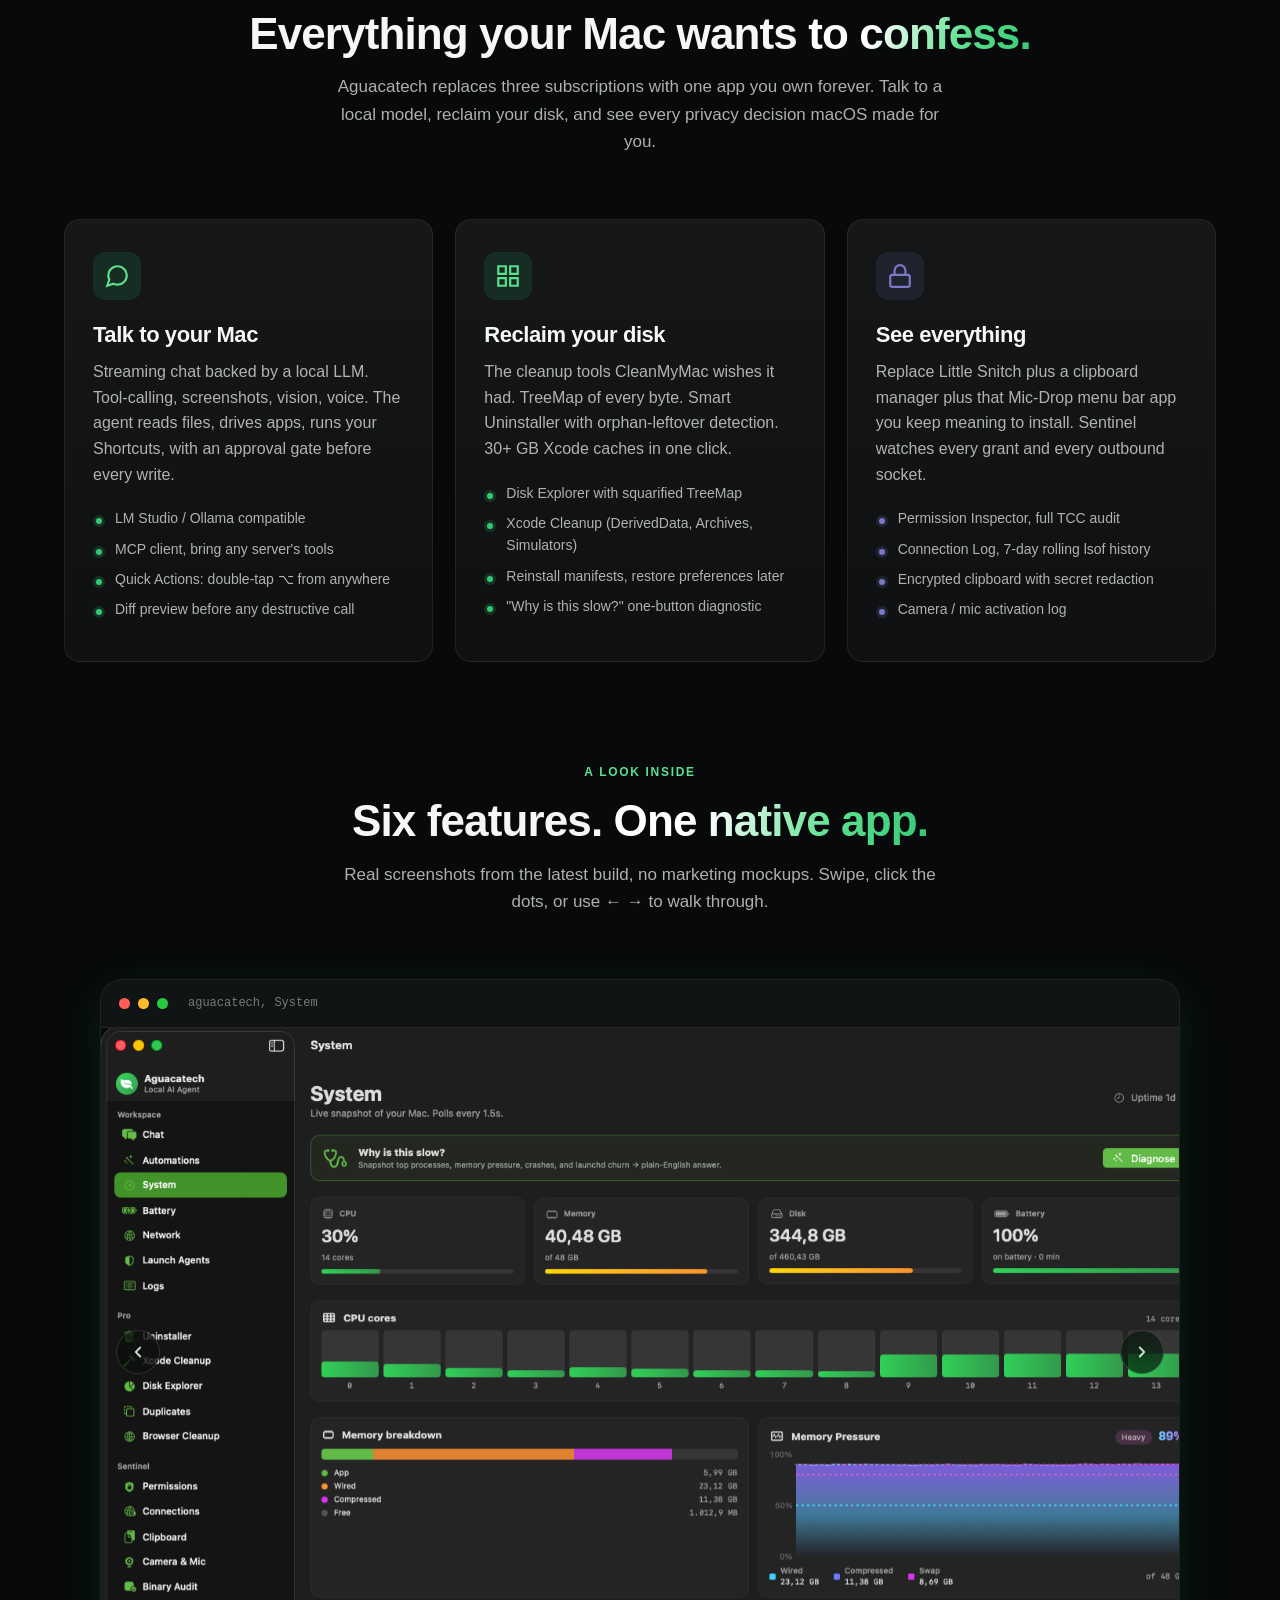
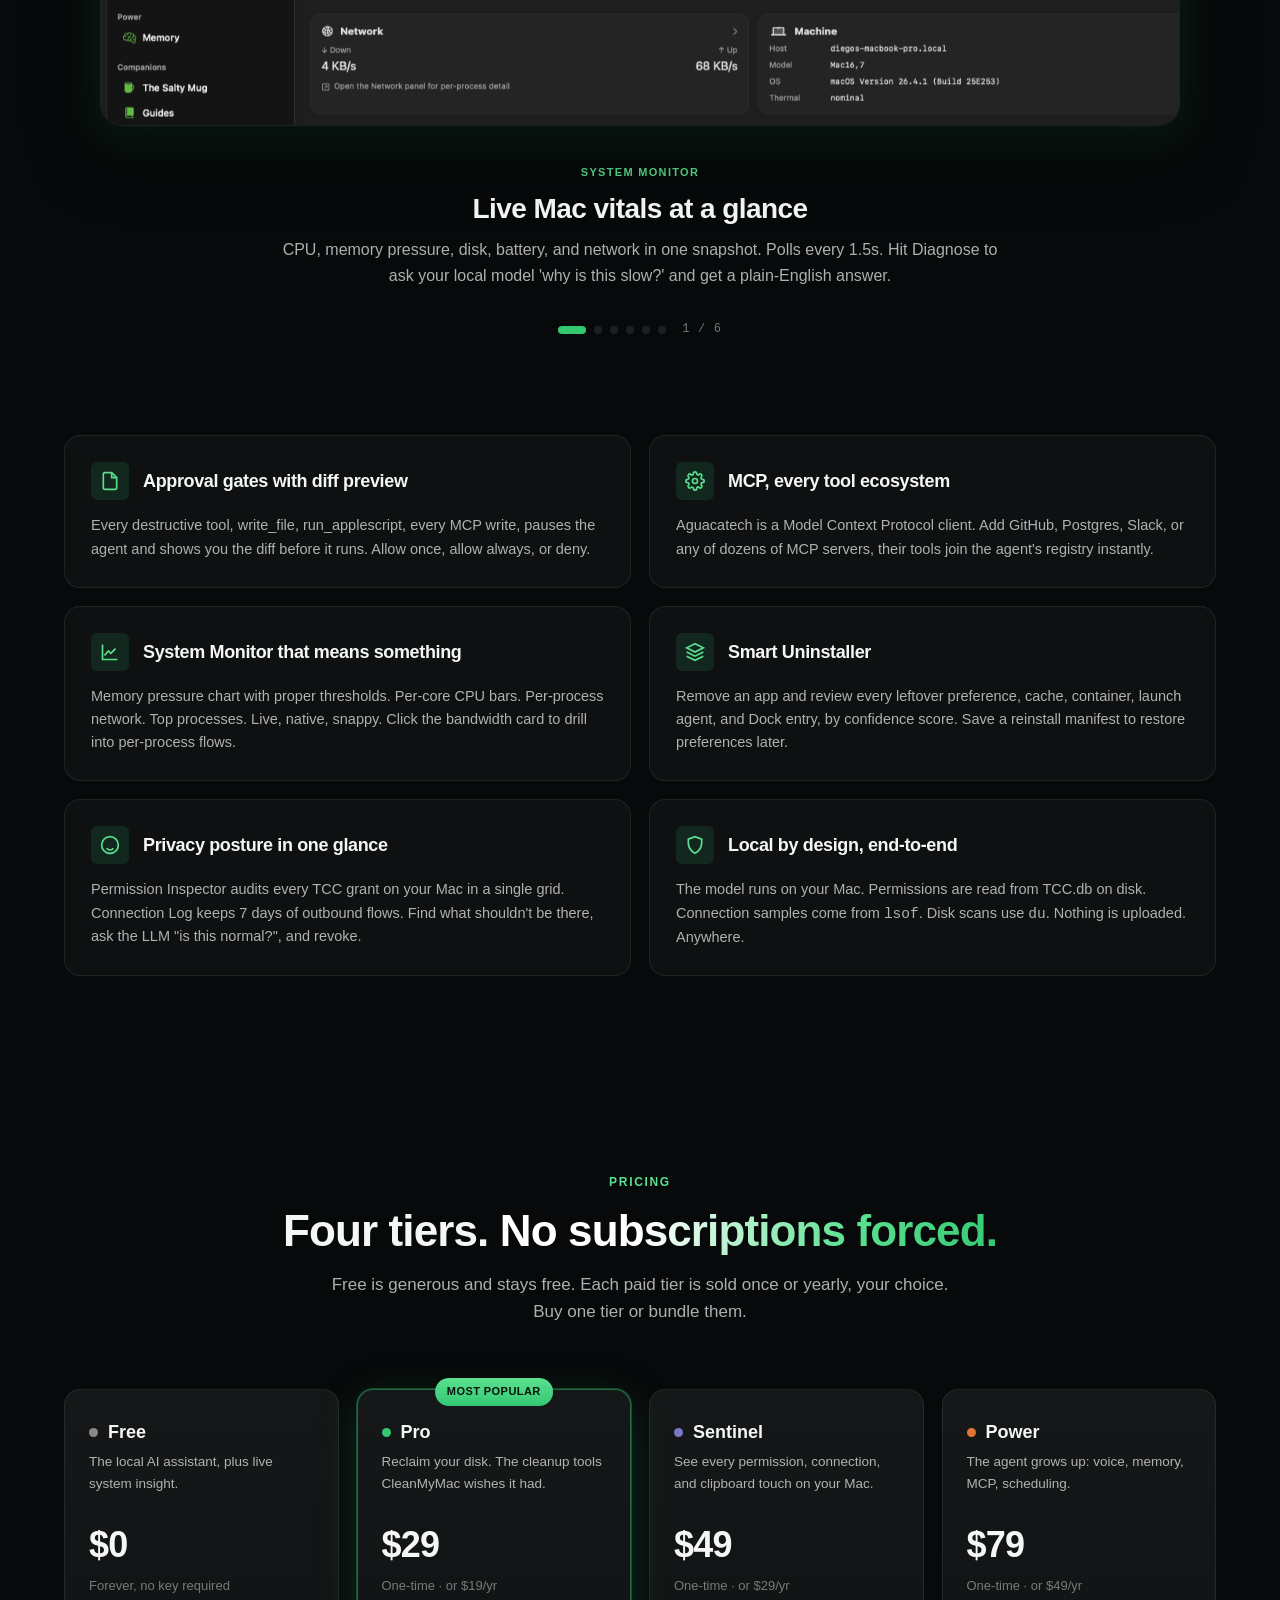
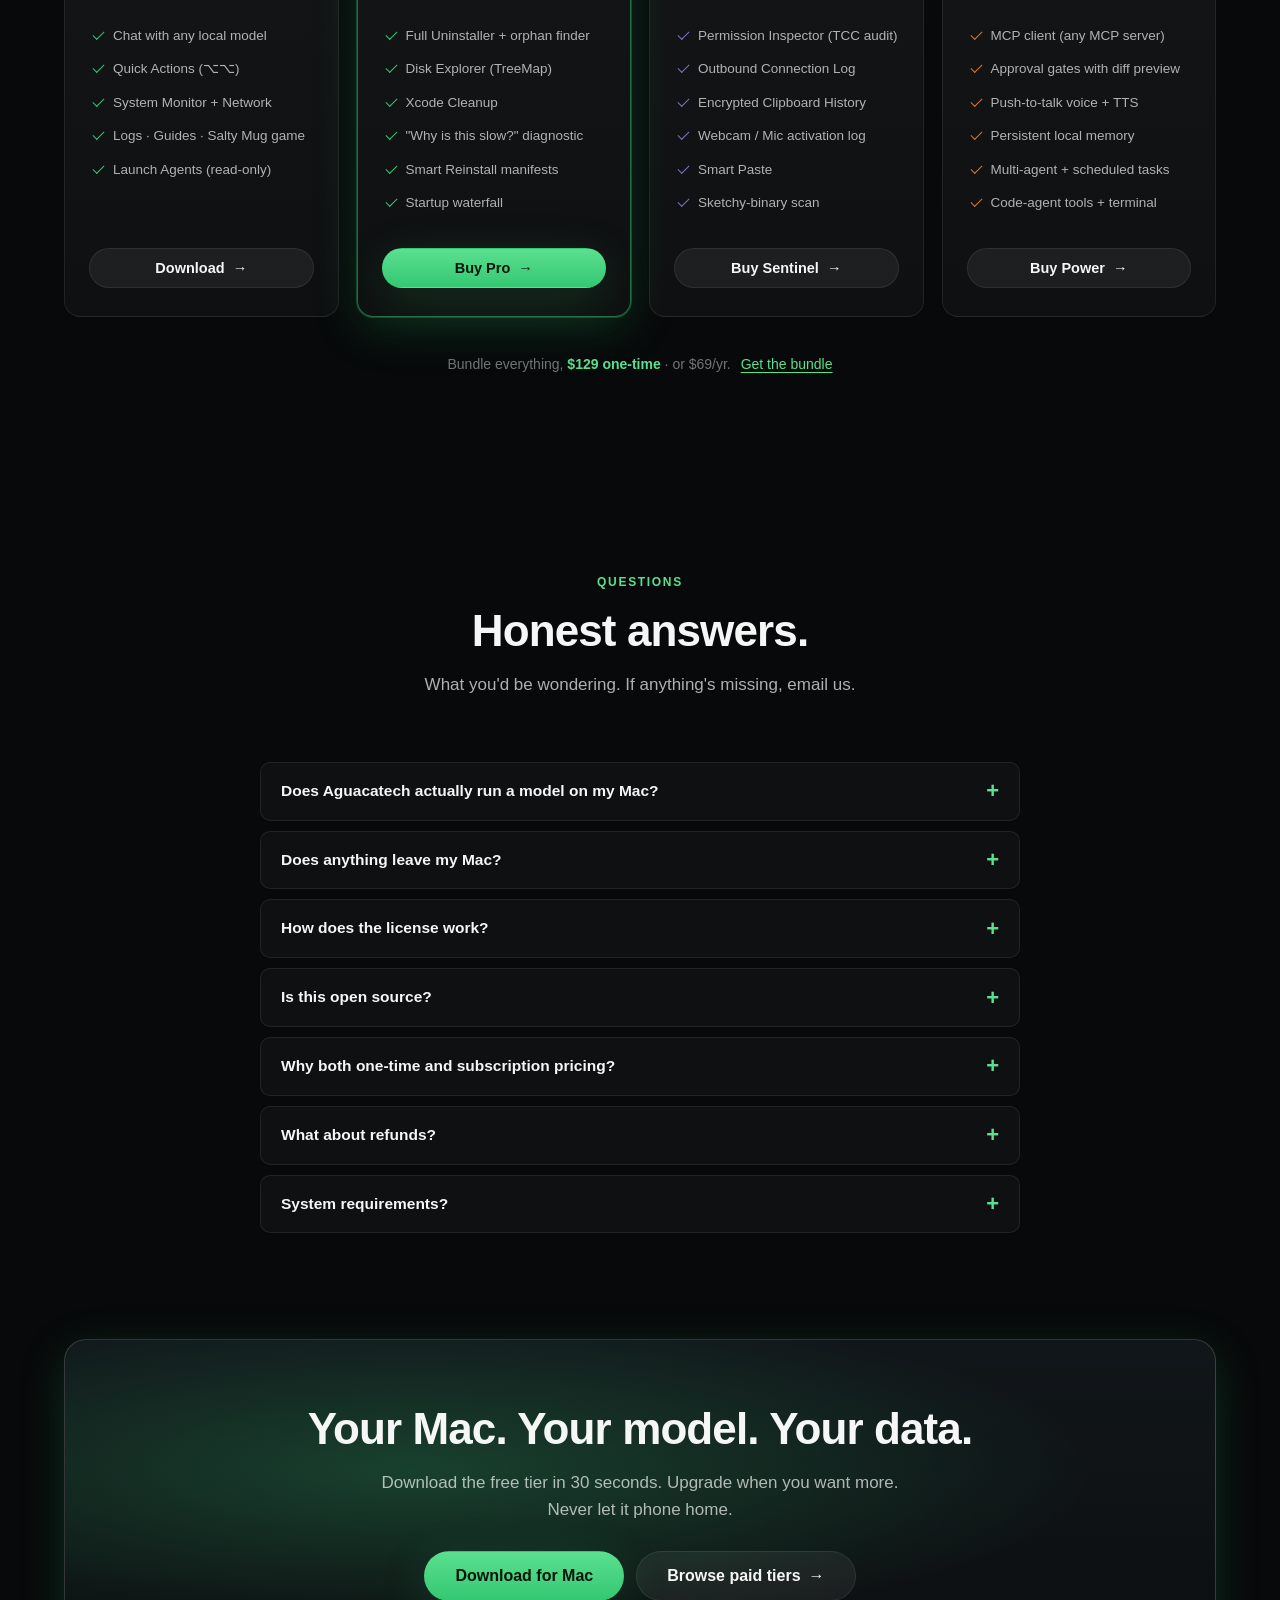
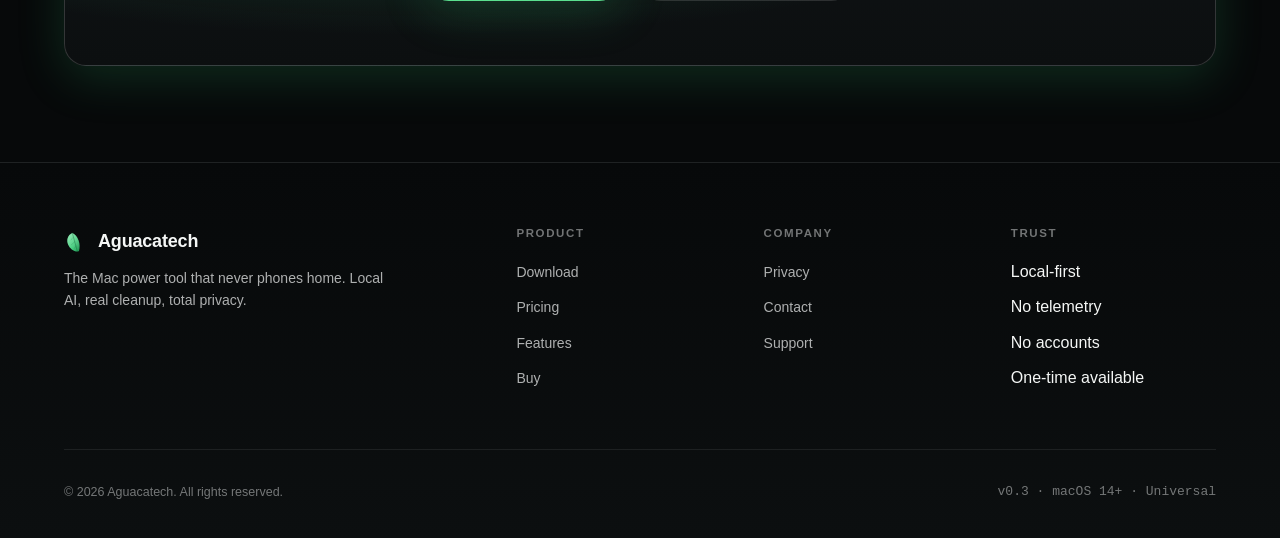
==== commit 43bb6956: "add a carrousel" ====
--- a/index.html
+++ b/index.html
@@ -10,27 +10,28 @@
     <meta property="og:description" content="Local AI agent, disk reclaimer, and privacy sentinel for macOS.">
     <meta property="og:type" content="website">
     <meta property="og:image" content="/assets/img/og.png">
-    <link rel="icon" type="image/svg+xml" href="/assets/img/logo.svg">
+    <link rel="icon" type="image/svg+xml" href="assets/img/logo.svg">
     <link rel="preconnect" href="https://rsms.me">
     <link rel="stylesheet" href="https://rsms.me/inter/inter.css">
-    <link rel="stylesheet" href="/assets/css/styles.css">
+    <link rel="stylesheet" href="assets/css/styles.css">
 </head>
 <body>
     <nav class="nav" id="nav">
         <div class="nav-inner">
-            <a class="brand" href="/">
-                <img src="/assets/img/logo.svg" alt="" width="26" height="26">
+            <a class="brand" href="./">
+                <img src="assets/img/logo.svg" alt="" width="26" height="26">
                 Aguacatech
             </a>
             <div class="nav-links">
                 <a href="#features">Features</a>
+                <a href="#screens">Screens</a>
                 <a href="#pricing">Pricing</a>
                 <a href="#faq">FAQ</a>
-                <a href="/privacy.html">Privacy</a>
+                <a href="privacy.html">Privacy</a>
             </div>
             <div class="nav-cta">
-                <a class="btn btn-secondary btn-sm" href="/download.html">Download</a>
-                <a class="btn btn-primary btn-sm" href="/buy.html">Buy<span class="arrow">→</span></a>
+                <a class="btn btn-secondary btn-sm" href="download.html">Download</a>
+                <a class="btn btn-primary btn-sm" href="buy.html">Buy<span class="arrow">→</span></a>
             </div>
             <button class="nav-toggle" aria-label="Menu" id="navToggle">Menu</button>
         </div>
@@ -43,7 +44,7 @@
             <h1 class="reveal">The Mac power tool that <span class="gradient-text">never phones home</span>.</h1>
             <p class="lead reveal">Aguacatech is a local AI agent, disk reclaimer, and privacy sentinel for macOS. Talk to a model running on your own Mac. Reclaim every gigabyte. See every permission and outbound connection. Nothing leaves your machine.</p>
             <div class="hero-ctas reveal">
-                <a class="btn btn-primary btn-lg" href="/download.html">
+                <a class="btn btn-primary btn-lg" href="download.html">
                     <svg width="16" height="16" viewBox="0 0 24 24" fill="none" stroke="currentColor" stroke-width="2.4" stroke-linecap="round" stroke-linejoin="round"><path d="M21 15v4a2 2 0 0 1-2 2H5a2 2 0 0 1-2-2v-4"/><polyline points="7 10 12 15 17 10"/><line x1="12" y1="15" x2="12" y2="3"/></svg>
                     Download for Mac
                 </a>
@@ -234,6 +235,91 @@
         </div>
     </section>
 
+    <!-- ======================= CAROUSEL ======================= -->
+    <section id="screens" class="section" style="padding-top: 0">
+        <div class="container">
+            <div class="section-header">
+                <div class="eyebrow">A look inside</div>
+                <h2 class="h2">Six features. <span class="gradient-text">One native app.</span></h2>
+                <p>Real screenshots from the latest build, no marketing mockups. Swipe, click the dots, or use ← → to walk through.</p>
+            </div>
+
+            <div class="carousel reveal" id="carousel" tabindex="0" aria-roledescription="carousel" aria-label="Aguacatech feature screenshots">
+                <div class="carousel-window">
+                    <div class="carousel-frame">
+                        <div class="window-bar">
+                            <div class="traffic-light red"></div>
+                            <div class="traffic-light yellow"></div>
+                            <div class="traffic-light green"></div>
+                            <span class="window-title" id="carouselWinTitle">aguacatech, System</span>
+                        </div>
+                        <div class="carousel-track" id="carouselTrack">
+                            <div class="carousel-slide is-active"
+                                 data-window="aguacatech, System"
+                                 data-eyebrow="System Monitor"
+                                 data-title="Live Mac vitals at a glance"
+                                 data-desc="CPU, memory pressure, disk, battery, and network in one snapshot. Polls every 1.5s. Hit Diagnose to ask your local model 'why is this slow?' and get a plain-English answer.">
+                                <img src="assets/img/system.png" alt="Aguacatech System dashboard with CPU, memory, disk, battery, and network panels.">
+                            </div>
+                            <div class="carousel-slide"
+                                 data-window="aguacatech, Battery"
+                                 data-eyebrow="Battery"
+                                 data-title="Health and power-flow telemetry"
+                                 data-desc="Cycles, design vs. full-charge capacity, temperature, and live adapter wattage, read straight from IOKit. Polls every 5s, with a plain-English explainer for every metric.">
+                                <img src="assets/img/battery.png" loading="lazy" alt="Aguacatech Battery view showing 100% charge, cycles, health, temperature, and adapter wattage.">
+                            </div>
+                            <div class="carousel-slide"
+                                 data-window="aguacatech, Launch Agents"
+                                 data-eyebrow="Launch Agents"
+                                 data-title="See and disable what auto-starts"
+                                 data-desc="Every launchd entry, agent, and daemon on your Mac in one searchable list. Apple-owned items are filtered by default; one click disables, re-enables, or removes the rest.">
+                                <img src="assets/img/launch-agents.png" loading="lazy" alt="Aguacatech Launch Agents inspector listing third-party launchd entries with disable controls.">
+                            </div>
+                            <div class="carousel-slide"
+                                 data-window="aguacatech, Disk Explorer"
+                                 data-eyebrow="Disk Explorer"
+                                 data-title="Visualize what's eating your disk"
+                                 data-desc="Squarified TreeMap of every byte under any folder. Drill into a node, ask Aguacatech 'safe to delete?', then move it to Trash, all without leaving the app.">
+                                <img src="assets/img/disk-explorer.png" loading="lazy" alt="Aguacatech Disk Explorer showing a squarified TreeMap of folder sizes with a detail panel.">
+                            </div>
+                            <div class="carousel-slide"
+                                 data-window="aguacatech, Permission Inspector"
+                                 data-eyebrow="Permission Inspector"
+                                 data-title="Every app, every permission, in plain English"
+                                 data-desc="Full TCC audit in a single grid. Pick an app and your local model explains, in context, what each granted permission actually lets it do, and whether you should revoke it.">
+                                <img src="assets/img/permissions.png" loading="lazy" alt="Aguacatech Permission Inspector showing a grid of apps and their TCC grants, with an inline LLM explanation panel.">
+                            </div>
+                            <div class="carousel-slide"
+                                 data-window="aguacatech, Xcode Cleanup"
+                                 data-eyebrow="Xcode Cleanup"
+                                 data-title="Recover gigs from Xcode in one click"
+                                 data-desc="DerivedData, Archives, iOS Device Support, Simulator Runtimes, and Simulator Devices, scanned, sized, and selectively purgeable. 30+ GB recoverable on most dev Macs.">
+                                <img src="assets/img/xcode-cleanup.png" loading="lazy" alt="Aguacatech Xcode Cleanup view listing DerivedData, Archives, iOS Device Support, and Simulator caches with sizes.">
+                            </div>
+                        </div>
+                    </div>
+                    <button class="carousel-arrow prev" id="carouselPrev" aria-label="Previous screenshot">
+                        <svg width="18" height="18" viewBox="0 0 24 24" fill="none" stroke="currentColor" stroke-width="2.4" stroke-linecap="round" stroke-linejoin="round"><polyline points="15 18 9 12 15 6"/></svg>
+                    </button>
+                    <button class="carousel-arrow next" id="carouselNext" aria-label="Next screenshot">
+                        <svg width="18" height="18" viewBox="0 0 24 24" fill="none" stroke="currentColor" stroke-width="2.4" stroke-linecap="round" stroke-linejoin="round"><polyline points="9 18 15 12 9 6"/></svg>
+                    </button>
+                </div>
+
+                <div class="carousel-caption" aria-live="polite">
+                    <div class="carousel-eyebrow" id="carouselEyebrow">System Monitor</div>
+                    <h3 class="carousel-title" id="carouselTitle">Live Mac vitals at a glance</h3>
+                    <p id="carouselDesc">CPU, memory pressure, disk, battery, and network in one snapshot. Polls every 1.5s. Hit Diagnose to ask your local model 'why is this slow?' and get a plain-English answer.</p>
+                </div>
+
+                <div class="carousel-controls">
+                    <div class="carousel-dots" id="carouselDots" role="tablist" aria-label="Choose screenshot"></div>
+                    <div class="carousel-counter mono" id="carouselCounter">1 / 6</div>
+                </div>
+            </div>
+        </div>
+    </section>
+
     <!-- ======================= FEATURE DEEP DIVE ======================= -->
     <section class="section" style="padding-top: 0">
         <div class="container">
@@ -320,7 +406,7 @@
                         <li>Launch Agents (read-only)</li>
                     </ul>
                     <div class="tier-cta">
-                        <a class="btn btn-secondary" href="/download.html">Download<span class="arrow">→</span></a>
+                        <a class="btn btn-secondary" href="download.html">Download<span class="arrow">→</span></a>
                     </div>
                 </div>
                 <div class="tier pro featured reveal">
@@ -340,7 +426,7 @@
                         <li>Startup waterfall</li>
                     </ul>
                     <div class="tier-cta">
-                        <a class="btn btn-primary" href="/buy.html#pro">Buy Pro<span class="arrow">→</span></a>
+                        <a class="btn btn-primary" href="buy.html#pro">Buy Pro<span class="arrow">→</span></a>
                     </div>
                 </div>
                 <div class="tier sentinel reveal">
@@ -359,7 +445,7 @@
                         <li>Sketchy-binary scan</li>
                     </ul>
                     <div class="tier-cta">
-                        <a class="btn btn-secondary" href="/buy.html#sentinel">Buy Sentinel<span class="arrow">→</span></a>
+                        <a class="btn btn-secondary" href="buy.html#sentinel">Buy Sentinel<span class="arrow">→</span></a>
                     </div>
                 </div>
                 <div class="tier power reveal">
@@ -378,13 +464,13 @@
                         <li>Code-agent tools + terminal</li>
                     </ul>
                     <div class="tier-cta">
-                        <a class="btn btn-secondary" href="/buy.html#power">Buy Power<span class="arrow">→</span></a>
+                        <a class="btn btn-secondary" href="buy.html#power">Buy Power<span class="arrow">→</span></a>
                     </div>
                 </div>
             </div>
             <p style="text-align:center; margin-top: 36px; color: var(--text-tertiary); font-size: 14px;">
                 Bundle everything, <strong style="color: var(--green-light)">$129 one-time</strong> · or $69/yr.
-                <a href="/buy.html#bundle" style="color: var(--green-light); margin-left: 6px; text-decoration: underline; text-underline-offset: 3px;">Get the bundle</a>
+                <a href="buy.html#bundle" style="color: var(--green-light); margin-left: 6px; text-decoration: underline; text-underline-offset: 3px;">Get the bundle</a>
             </p>
         </div>
     </section>
@@ -437,8 +523,8 @@
                 <h2 class="h2">Your Mac. Your model. Your data.</h2>
                 <p>Download the free tier in 30 seconds. Upgrade when you want more. Never let it phone home.</p>
                 <div class="actions">
-                    <a class="btn btn-primary btn-lg" href="/download.html">Download for Mac</a>
-                    <a class="btn btn-secondary btn-lg" href="/buy.html">Browse paid tiers<span class="arrow">→</span></a>
+                    <a class="btn btn-primary btn-lg" href="download.html">Download for Mac</a>
+                    <a class="btn btn-secondary btn-lg" href="buy.html">Browse paid tiers<span class="arrow">→</span></a>
                 </div>
             </div>
         </div>
@@ -449,8 +535,8 @@
         <div class="container">
             <div class="footer-grid">
                 <div>
-                    <a class="brand" href="/">
-                        <img src="/assets/img/logo.svg" alt="" width="24" height="24">
+                    <a class="brand" href="./">
+                        <img src="assets/img/logo.svg" alt="" width="24" height="24">
                         Aguacatech
                     </a>
                     <p class="footer-tagline">The Mac power tool that never phones home. Local AI, real cleanup, total privacy.</p>
@@ -458,18 +544,18 @@
                 <div class="footer-col">
                     <h5>Product</h5>
                     <ul>
-                        <li><a href="/download.html">Download</a></li>
-                        <li><a href="/#pricing">Pricing</a></li>
-                        <li><a href="/#features">Features</a></li>
-                        <li><a href="/buy.html">Buy</a></li>
+                        <li><a href="download.html">Download</a></li>
+                        <li><a href="./#pricing">Pricing</a></li>
+                        <li><a href="./#features">Features</a></li>
+                        <li><a href="buy.html">Buy</a></li>
                     </ul>
                 </div>
                 <div class="footer-col">
                     <h5>Company</h5>
                     <ul>
-                        <li><a href="/privacy.html">Privacy</a></li>
-                        <li><a href="mailto:hello@aguacatech.app">Contact</a></li>
-                        <li><a href="mailto:support@aguacatech.app">Support</a></li>
+                        <li><a href="privacy.html">Privacy</a></li>
+                        <li><a href="mailto:hello@aguacatech.eu">Contact</a></li>
+                        <li><a href="mailto:support@aguacatech.eu">Support</a></li>
                     </ul>
                 </div>
                 <div class="footer-col">
@@ -489,6 +575,6 @@
         </div>
     </footer>
 
-    <script src="/assets/js/main.js" defer></script>
+    <script src="assets/js/main.js" defer></script>
 </body>
 </html>
--- a/assets/css/styles.css
+++ b/assets/css/styles.css
@@ -783,3 +783,184 @@
     .cta-banner { padding: 44px 24px; }
     .footer-bottom { flex-direction: column; align-items: flex-start; gap: 8px; }
 }
+
+/* ---------- Feature carousel ---------- */
+.carousel {
+    margin-top: 40px;
+    display: flex;
+    flex-direction: column;
+    gap: 32px;
+    outline: none;
+}
+.carousel:focus-visible .carousel-frame {
+    box-shadow: var(--shadow-lg), 0 0 0 2px var(--green);
+}
+.carousel-window {
+    position: relative;
+    max-width: 1080px;
+    margin: 0 auto;
+    width: 100%;
+}
+.carousel-frame {
+    background: var(--bg-1);
+    border: 1px solid var(--border);
+    border-radius: var(--r-xl);
+    overflow: hidden;
+    box-shadow: var(--shadow-lg), var(--shadow-green);
+    transition: box-shadow var(--t-med);
+}
+.carousel-track {
+    position: relative;
+    width: 100%;
+    aspect-ratio: 707 / 457;
+    background: var(--bg-2);
+    overflow: hidden;
+    touch-action: pan-y;
+}
+.carousel-slide {
+    position: absolute;
+    inset: 0;
+    opacity: 0;
+    transform: translateX(24px) scale(0.99);
+    transition: opacity var(--t-slow), transform var(--t-slow);
+    pointer-events: none;
+    will-change: opacity, transform;
+}
+.carousel-slide.is-active {
+    opacity: 1;
+    transform: translateX(0) scale(1);
+    pointer-events: auto;
+    z-index: 1;
+}
+.carousel-slide.is-leaving {
+    transform: translateX(-24px) scale(0.99);
+}
+.carousel-slide img {
+    width: 100%;
+    height: 100%;
+    object-fit: cover;
+    object-position: top left;
+    user-select: none;
+    -webkit-user-drag: none;
+}
+.carousel-arrow {
+    position: absolute;
+    top: 50%;
+    transform: translateY(-50%);
+    width: 44px;
+    height: 44px;
+    border-radius: var(--r-pill);
+    background: rgba(7, 9, 10, 0.72);
+    backdrop-filter: blur(16px) saturate(160%);
+    -webkit-backdrop-filter: blur(16px) saturate(160%);
+    border: 1px solid var(--border-strong);
+    color: var(--text-primary);
+    display: inline-flex;
+    align-items: center;
+    justify-content: center;
+    z-index: 3;
+    transition: background var(--t-fast), border-color var(--t-fast), transform var(--t-fast), opacity var(--t-fast);
+    opacity: 0.85;
+}
+.carousel-arrow:hover {
+    background: rgba(52, 200, 115, 0.18);
+    border-color: var(--green);
+    color: var(--green-light);
+    opacity: 1;
+}
+.carousel-arrow:active { transform: translateY(-50%) scale(0.94); }
+.carousel-arrow.prev { left: 16px; }
+.carousel-arrow.next { right: 16px; }
+
+.carousel-caption {
+    text-align: center;
+    max-width: 720px;
+    margin: 0 auto;
+    min-height: 120px;
+}
+.carousel-eyebrow {
+    display: inline-block;
+    font-size: 11px;
+    text-transform: uppercase;
+    letter-spacing: 0.12em;
+    color: var(--green-light);
+    font-weight: 600;
+    margin-bottom: 10px;
+}
+.carousel-title {
+    font-size: 28px;
+    font-weight: 600;
+    line-height: 1.2;
+    letter-spacing: -0.02em;
+    margin-bottom: 12px;
+    color: var(--text-primary);
+}
+.carousel-caption p {
+    color: var(--text-secondary);
+    font-size: 16px;
+    line-height: 1.6;
+}
+.carousel-caption.is-swapping .carousel-eyebrow,
+.carousel-caption.is-swapping .carousel-title,
+.carousel-caption.is-swapping p {
+    opacity: 0;
+    transform: translateY(4px);
+}
+.carousel-caption .carousel-eyebrow,
+.carousel-caption .carousel-title,
+.carousel-caption p {
+    transition: opacity var(--t-med), transform var(--t-med);
+}
+
+.carousel-controls {
+    display: flex;
+    align-items: center;
+    justify-content: space-between;
+    gap: 16px;
+    max-width: 720px;
+    margin: 0 auto;
+}
+.carousel-dots {
+    display: flex;
+    gap: 8px;
+    align-items: center;
+}
+.carousel-dot {
+    width: 8px;
+    height: 8px;
+    border-radius: var(--r-pill);
+    background: var(--surface-3);
+    border: none;
+    padding: 0;
+    transition: background var(--t-fast), width var(--t-fast);
+}
+.carousel-dot:hover { background: var(--surface-2); }
+.carousel-dot.is-active {
+    background: var(--green);
+    width: 28px;
+}
+.carousel-counter {
+    font-family: var(--font-mono);
+    font-size: 12px;
+    color: var(--text-tertiary);
+    letter-spacing: 0.06em;
+    font-variant-numeric: tabular-nums;
+}
+
+@media (max-width: 700px) {
+    .carousel { gap: 24px; }
+    .carousel-arrow { width: 36px; height: 36px; }
+    .carousel-arrow.prev { left: 8px; }
+    .carousel-arrow.next { right: 8px; }
+    .carousel-title { font-size: 22px; }
+    .carousel-caption p { font-size: 15px; }
+    .carousel-caption { min-height: 140px; }
+}
+
+@media (prefers-reduced-motion: reduce) {
+    .carousel-slide,
+    .carousel-caption .carousel-eyebrow,
+    .carousel-caption .carousel-title,
+    .carousel-caption p { transition: opacity var(--t-fast); transform: none; }
+    .carousel-slide { transform: none !important; }
+}
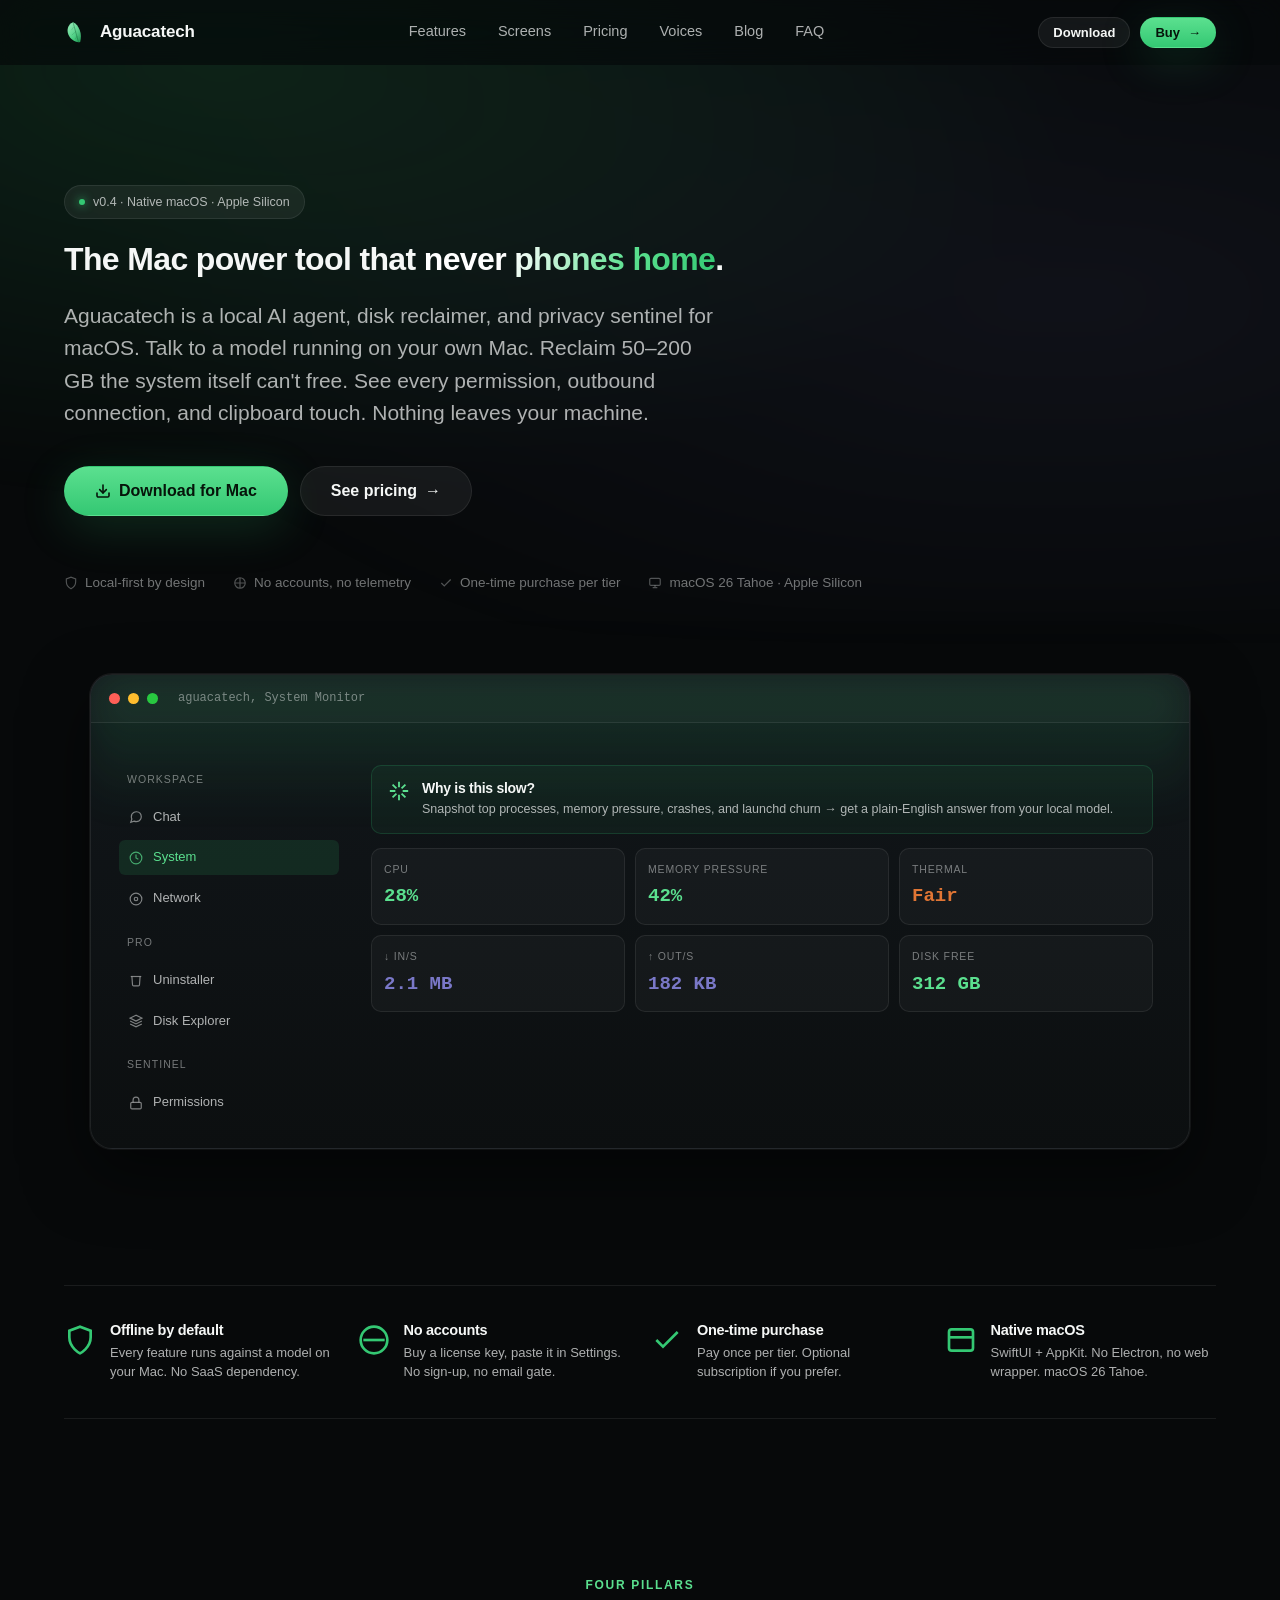
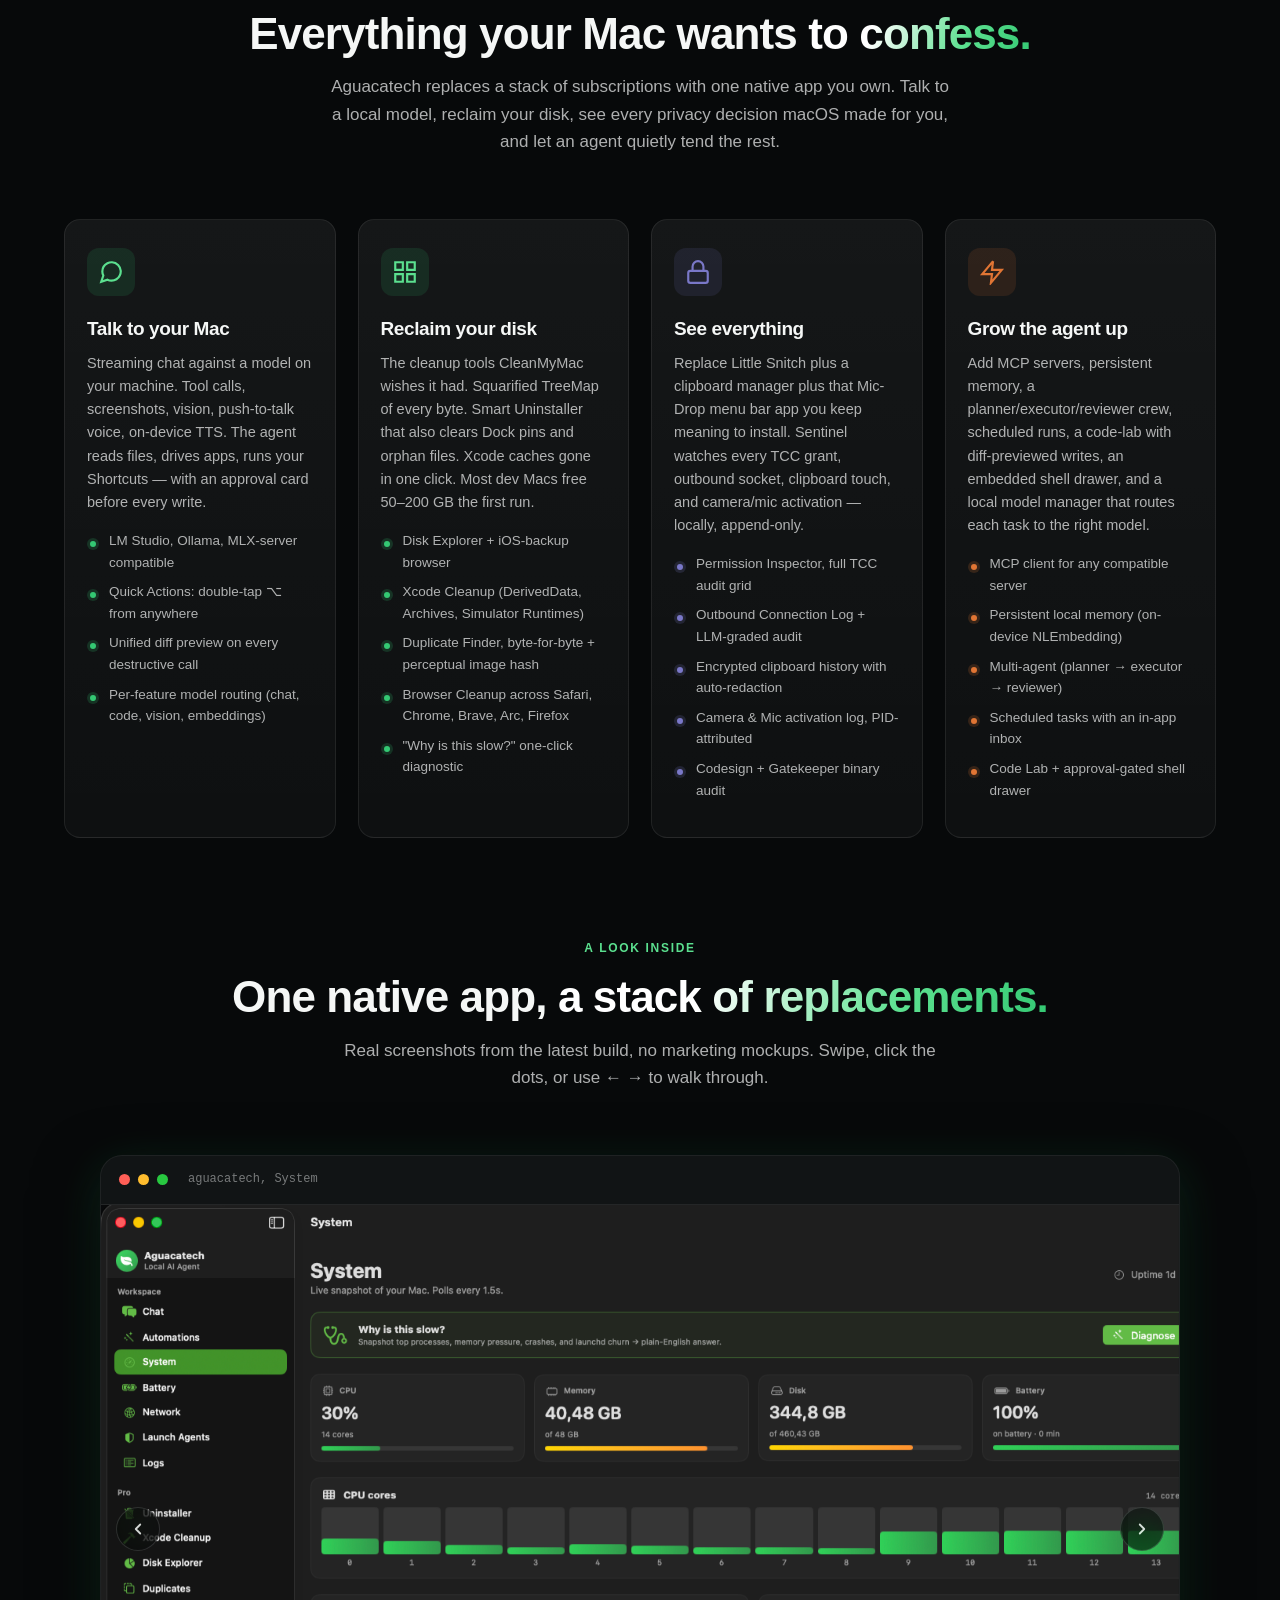
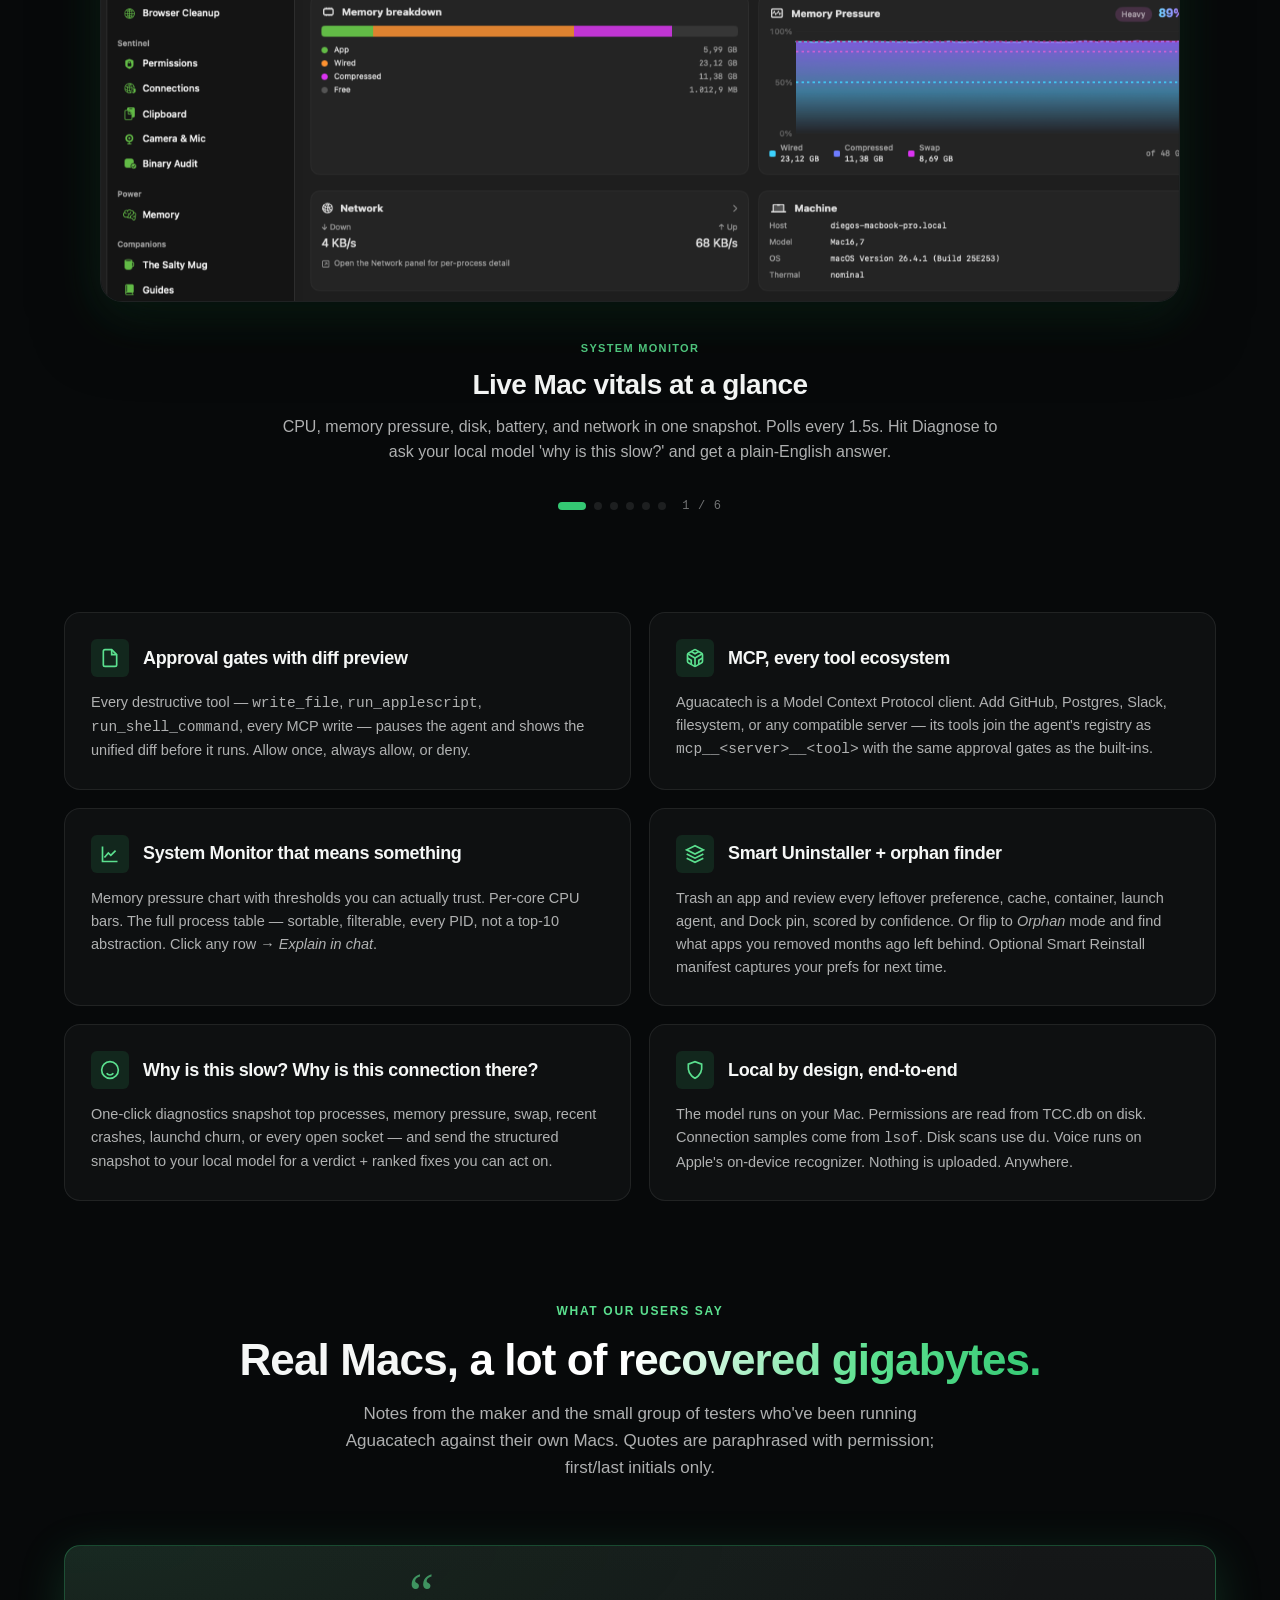
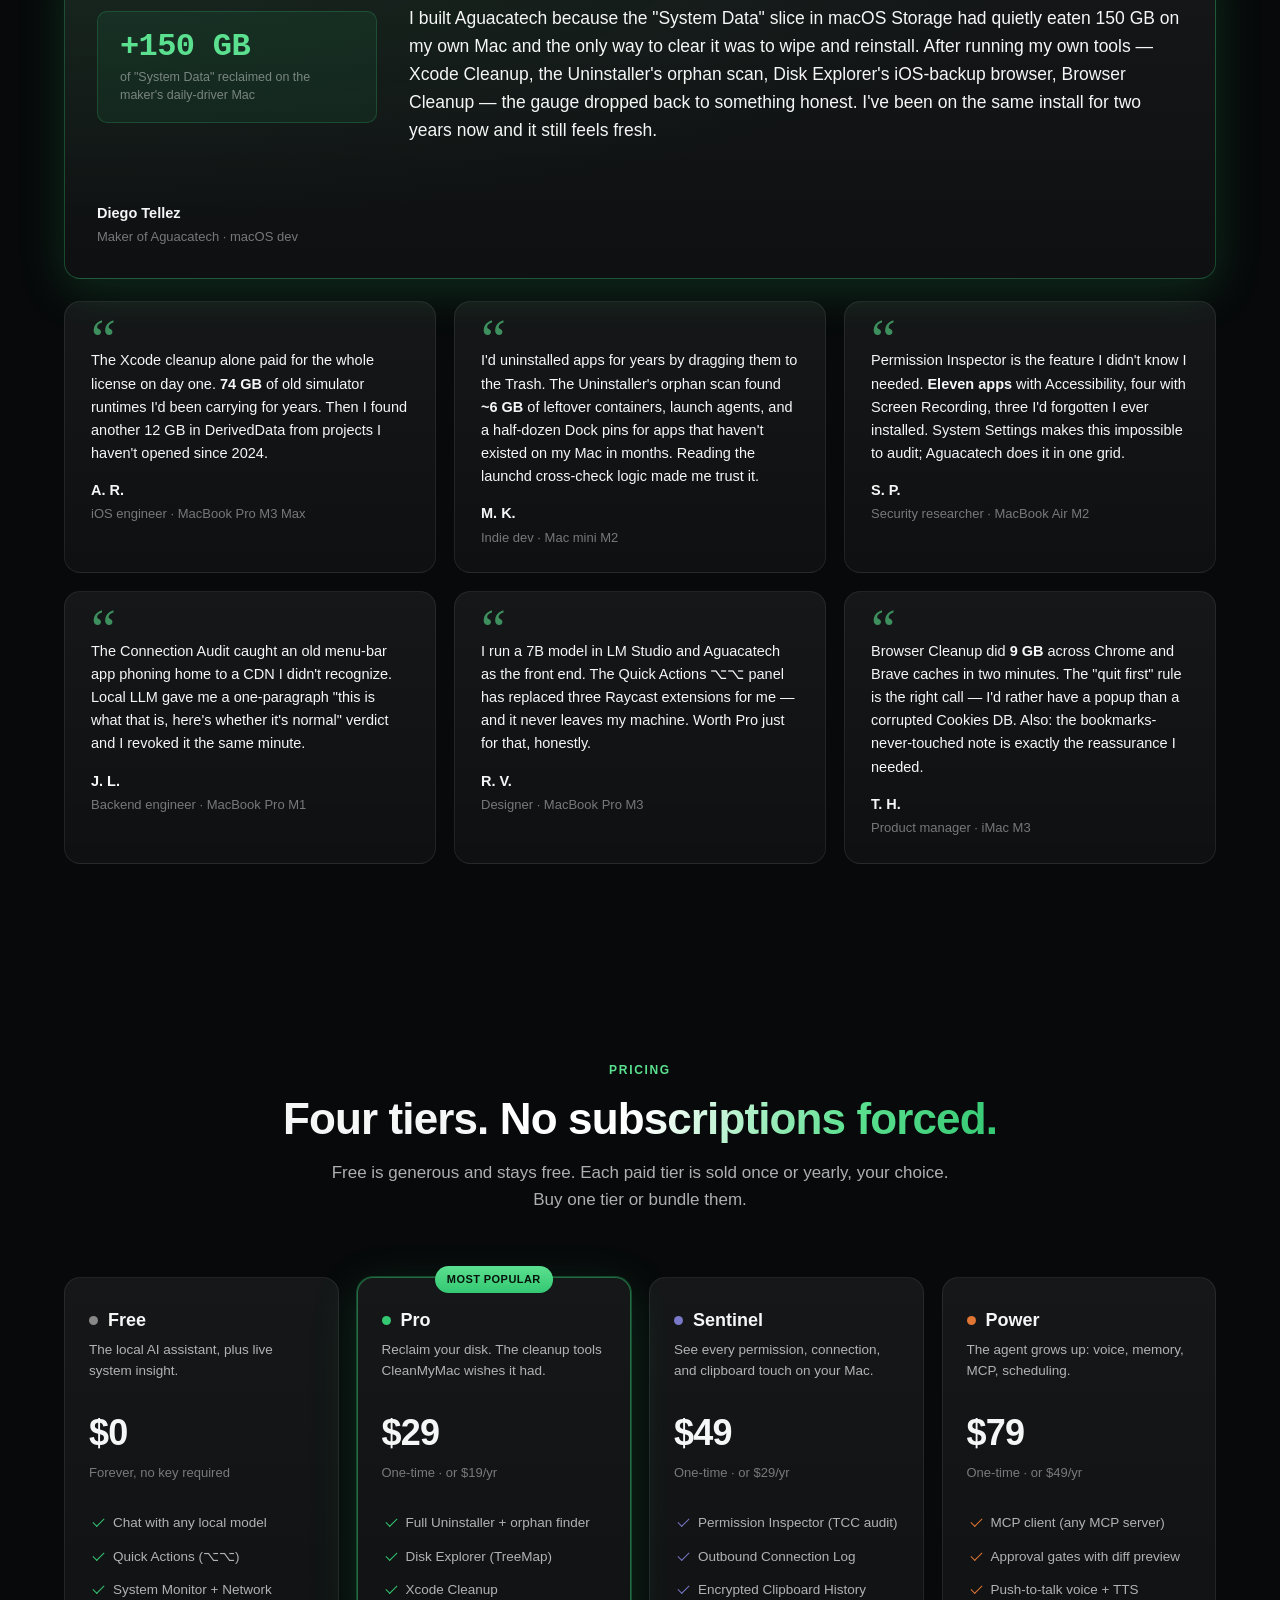
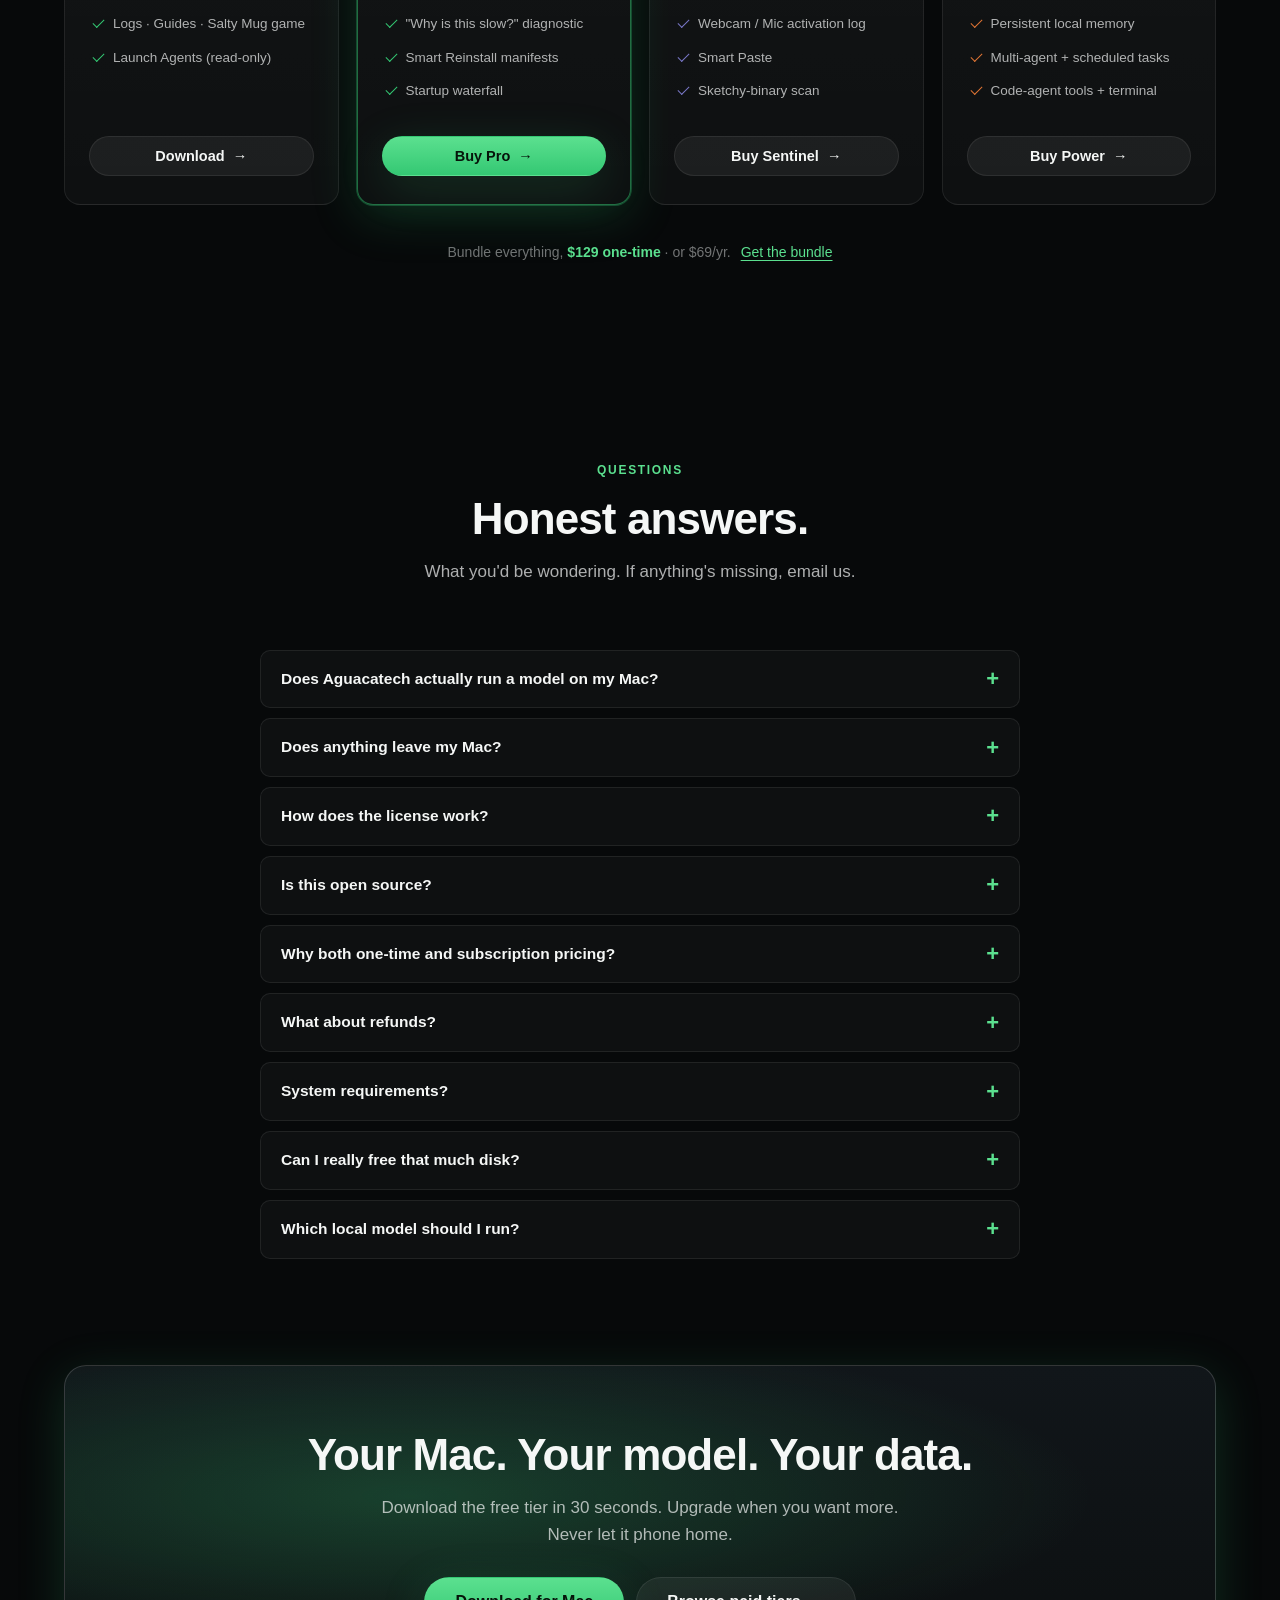
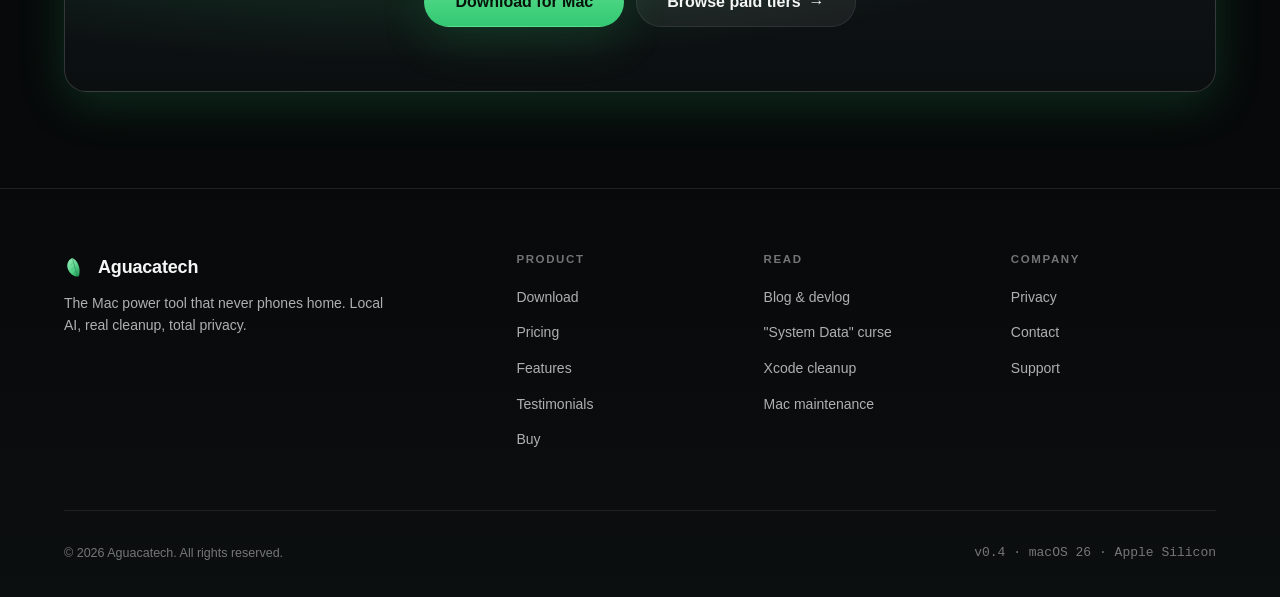
==== commit 13a5ed70: "update with new upgrades and added blog" ====
--- a/index.html
+++ b/index.html
@@ -6,10 +6,23 @@
     <meta name="theme-color" content="#07090a">
     <title>Aguacatech, The Mac power tool that never phones home</title>
     <meta name="description" content="Local AI agent, disk reclaimer, and privacy sentinel for macOS. Talk to a local model, reclaim 50+ GB, audit every permission. Nothing leaves your Mac.">
+    <link rel="canonical" href="https://aguacatech.eu/">
     <meta property="og:title" content="Aguacatech, The Mac power tool that never phones home">
     <meta property="og:description" content="Local AI agent, disk reclaimer, and privacy sentinel for macOS.">
     <meta property="og:type" content="website">
-    <meta property="og:image" content="/assets/img/og.png">
+    <meta property="og:url" content="https://aguacatech.eu/">
+    <meta property="og:site_name" content="Aguacatech">
+    <meta property="og:image" content="https://aguacatech.eu/assets/img/og-image.jpg">
+    <meta property="og:image:secure_url" content="https://aguacatech.eu/assets/img/og-image.jpg">
+    <meta property="og:image:type" content="image/jpeg">
+    <meta property="og:image:width" content="1200">
+    <meta property="og:image:height" content="630">
+    <meta property="og:image:alt" content="Aguacatech — the Mac power tool that never phones home. Local AI, disk reclaim, and privacy sentinel, all running on your Mac.">
+    <meta name="twitter:card" content="summary_large_image">
+    <meta name="twitter:title" content="Aguacatech, The Mac power tool that never phones home">
+    <meta name="twitter:description" content="Local AI agent, disk reclaimer, and privacy sentinel for macOS.">
+    <meta name="twitter:image" content="https://aguacatech.eu/assets/img/og-image.jpg">
+    <meta name="twitter:image:alt" content="Aguacatech — the Mac power tool that never phones home.">
     <link rel="icon" type="image/svg+xml" href="assets/img/logo.svg">
     <link rel="preconnect" href="https://rsms.me">
     <link rel="stylesheet" href="https://rsms.me/inter/inter.css">
@@ -26,11 +39,12 @@
                 <a href="#features">Features</a>
                 <a href="#screens">Screens</a>
                 <a href="#pricing">Pricing</a>
+                <a href="#voices">Voices</a>
+                <a href="blog/">Blog</a>
                 <a href="#faq">FAQ</a>
-                <a href="privacy.html">Privacy</a>
             </div>
             <div class="nav-cta">
-                <a class="btn btn-secondary btn-sm" href="download.html">Download</a>
+                <a class="btn btn-secondary btn-sm nav-download" href="download.html">Download</a>
                 <a class="btn btn-primary btn-sm" href="buy.html">Buy<span class="arrow">→</span></a>
             </div>
             <button class="nav-toggle" aria-label="Menu" id="navToggle">Menu</button>
@@ -40,9 +54,9 @@
     <!-- ======================= HERO ======================= -->
     <header class="hero">
         <div class="container">
-            <div class="hero-eyebrow"><span class="dot"></span> v0.3 · Native macOS · Universal</div>
+            <div class="hero-eyebrow"><span class="dot"></span> v0.4 · Native macOS · Apple Silicon</div>
             <h1 class="reveal">The Mac power tool that <span class="gradient-text">never phones home</span>.</h1>
-            <p class="lead reveal">Aguacatech is a local AI agent, disk reclaimer, and privacy sentinel for macOS. Talk to a model running on your own Mac. Reclaim every gigabyte. See every permission and outbound connection. Nothing leaves your machine.</p>
+            <p class="lead reveal">Aguacatech is a local AI agent, disk reclaimer, and privacy sentinel for macOS. Talk to a model running on your own Mac. Reclaim 50–200 GB the system itself can't free. See every permission, outbound connection, and clipboard touch. Nothing leaves your machine.</p>
             <div class="hero-ctas reveal">
                 <a class="btn btn-primary btn-lg" href="download.html">
                     <svg width="16" height="16" viewBox="0 0 24 24" fill="none" stroke="currentColor" stroke-width="2.4" stroke-linecap="round" stroke-linejoin="round"><path d="M21 15v4a2 2 0 0 1-2 2H5a2 2 0 0 1-2-2v-4"/><polyline points="7 10 12 15 17 10"/><line x1="12" y1="15" x2="12" y2="3"/></svg>
@@ -65,7 +79,7 @@
                 </div>
                 <div class="meta-item">
                     <svg viewBox="0 0 24 24" fill="none" stroke="currentColor" stroke-width="2"><rect x="3" y="4" width="18" height="12" rx="2"/><path d="M8 20h8M12 16v4"/></svg>
-                    macOS 14+ · Apple Silicon + Intel
+                    macOS 26 Tahoe · Apple Silicon
                 </div>
             </div>
 
@@ -176,7 +190,7 @@
                     <svg class="icon" viewBox="0 0 24 24" fill="none" stroke="currentColor" stroke-width="2"><rect x="3" y="4" width="18" height="16" rx="2"/><path d="M3 10h18"/></svg>
                     <div>
                         <h4>Native macOS</h4>
-                        <p>SwiftUI + AppKit. No Electron, no web wrapper. macOS 14+.</p>
+                        <p>SwiftUI + AppKit. No Electron, no web wrapper. macOS 26 Tahoe.</p>
                     </div>
                 </div>
             </div>
@@ -187,35 +201,36 @@
     <section id="features" class="section">
         <div class="container">
             <div class="section-header">
-                <div class="eyebrow">Three pillars</div>
+                <div class="eyebrow">Four pillars</div>
                 <h2 class="h2">Everything your Mac wants <span class="gradient-text">to confess.</span></h2>
-                <p>Aguacatech replaces three subscriptions with one app you own forever. Talk to a local model, reclaim your disk, and see every privacy decision macOS made for you.</p>
-            </div>
-            <div class="pillars">
+                <p>Aguacatech replaces a stack of subscriptions with one native app you own. Talk to a local model, reclaim your disk, see every privacy decision macOS made for you, and let an agent quietly tend the rest.</p>
+            </div>
+            <div class="pillars pillars-4">
                 <div class="pillar reveal">
                     <div class="pillar-icon">
                         <svg width="26" height="26" viewBox="0 0 24 24" fill="none" stroke="currentColor" stroke-width="2"><path d="M21 11.5a8.38 8.38 0 0 1-.9 3.8 8.5 8.5 0 0 1-7.6 4.7 8.38 8.38 0 0 1-3.8-.9L3 21l1.9-5.7a8.38 8.38 0 0 1-.9-3.8 8.5 8.5 0 0 1 4.7-7.6 8.38 8.38 0 0 1 3.8-.9h.5a8.48 8.48 0 0 1 8 8v.5z"/></svg>
                     </div>
                     <h3>Talk to your Mac</h3>
-                    <p>Streaming chat backed by a local LLM. Tool-calling, screenshots, vision, voice. The agent reads files, drives apps, runs your Shortcuts, with an approval gate before every write.</p>
+                    <p>Streaming chat against a model on your machine. Tool calls, screenshots, vision, push-to-talk voice, on-device TTS. The agent reads files, drives apps, runs your Shortcuts — with an approval card before every write.</p>
                     <ul>
-                        <li>LM Studio / Ollama compatible</li>
-                        <li>MCP client, bring any server's tools</li>
+                        <li>LM Studio, Ollama, MLX-server compatible</li>
                         <li>Quick Actions: double-tap ⌥ from anywhere</li>
-                        <li>Diff preview before any destructive call</li>
-                    </ul>
-                </div>
-                <div class="pillar reveal">
+                        <li>Unified diff preview on every destructive call</li>
+                        <li>Per-feature model routing (chat, code, vision, embeddings)</li>
+                    </ul>
+                </div>
+                <div class="pillar pro reveal">
                     <div class="pillar-icon">
                         <svg width="26" height="26" viewBox="0 0 24 24" fill="none" stroke="currentColor" stroke-width="2"><path d="M3 3h7v7H3z"/><path d="M14 3h7v7h-7z"/><path d="M14 14h7v7h-7z"/><path d="M3 14h7v7H3z"/></svg>
                     </div>
                     <h3>Reclaim your disk</h3>
-                    <p>The cleanup tools CleanMyMac wishes it had. TreeMap of every byte. Smart Uninstaller with orphan-leftover detection. 30+ GB Xcode caches in one click.</p>
+                    <p>The cleanup tools CleanMyMac wishes it had. Squarified TreeMap of every byte. Smart Uninstaller that also clears Dock pins and orphan files. Xcode caches gone in one click. Most dev Macs free 50–200 GB the first run.</p>
                     <ul>
-                        <li>Disk Explorer with squarified TreeMap</li>
-                        <li>Xcode Cleanup (DerivedData, Archives, Simulators)</li>
-                        <li>Reinstall manifests, restore preferences later</li>
-                        <li>"Why is this slow?" one-button diagnostic</li>
+                        <li>Disk Explorer + iOS-backup browser</li>
+                        <li>Xcode Cleanup (DerivedData, Archives, Simulator Runtimes)</li>
+                        <li>Duplicate Finder, byte-for-byte + perceptual image hash</li>
+                        <li>Browser Cleanup across Safari, Chrome, Brave, Arc, Firefox</li>
+                        <li>"Why is this slow?" one-click diagnostic</li>
                     </ul>
                 </div>
                 <div class="pillar sentinel reveal">
@@ -223,12 +238,27 @@
                         <svg width="26" height="26" viewBox="0 0 24 24" fill="none" stroke="currentColor" stroke-width="2"><rect x="3" y="11" width="18" height="11" rx="2"/><path d="M7 11V7a5 5 0 0 1 10 0v4"/></svg>
                     </div>
                     <h3>See everything</h3>
-                    <p>Replace Little Snitch plus a clipboard manager plus that Mic-Drop menu bar app you keep meaning to install. Sentinel watches every grant and every outbound socket.</p>
+                    <p>Replace Little Snitch plus a clipboard manager plus that Mic-Drop menu bar app you keep meaning to install. Sentinel watches every TCC grant, outbound socket, clipboard touch, and camera/mic activation — locally, append-only.</p>
                     <ul>
-                        <li>Permission Inspector, full TCC audit</li>
-                        <li>Connection Log, 7-day rolling lsof history</li>
-                        <li>Encrypted clipboard with secret redaction</li>
-                        <li>Camera / mic activation log</li>
+                        <li>Permission Inspector, full TCC audit grid</li>
+                        <li>Outbound Connection Log + LLM-graded audit</li>
+                        <li>Encrypted clipboard history with auto-redaction</li>
+                        <li>Camera & Mic activation log, PID-attributed</li>
+                        <li>Codesign + Gatekeeper binary audit</li>
+                    </ul>
+                </div>
+                <div class="pillar power reveal">
+                    <div class="pillar-icon">
+                        <svg width="26" height="26" viewBox="0 0 24 24" fill="none" stroke="currentColor" stroke-width="2"><polyline points="13 2 3 14 12 14 11 22 21 10 12 10 13 2"/></svg>
+                    </div>
+                    <h3>Grow the agent up</h3>
+                    <p>Add MCP servers, persistent memory, a planner/executor/reviewer crew, scheduled runs, a code-lab with diff-previewed writes, an embedded shell drawer, and a local model manager that routes each task to the right model.</p>
+                    <ul>
+                        <li>MCP client for any compatible server</li>
+                        <li>Persistent local memory (on-device NLEmbedding)</li>
+                        <li>Multi-agent (planner → executor → reviewer)</li>
+                        <li>Scheduled tasks with an in-app inbox</li>
+                        <li>Code Lab + approval-gated shell drawer</li>
                     </ul>
                 </div>
             </div>
@@ -240,7 +270,7 @@
         <div class="container">
             <div class="section-header">
                 <div class="eyebrow">A look inside</div>
-                <h2 class="h2">Six features. <span class="gradient-text">One native app.</span></h2>
+                <h2 class="h2">One native app, <span class="gradient-text">a stack of replacements.</span></h2>
                 <p>Real screenshots from the latest build, no marketing mockups. Swipe, click the dots, or use ← → to walk through.</p>
             </div>
 
@@ -258,43 +288,43 @@
                                  data-window="aguacatech, System"
                                  data-eyebrow="System Monitor"
                                  data-title="Live Mac vitals at a glance"
-                                 data-desc="CPU, memory pressure, disk, battery, and network in one snapshot. Polls every 1.5s. Hit Diagnose to ask your local model 'why is this slow?' and get a plain-English answer.">
+                                 data-desc="CPU per core, memory pressure with proper thresholds, the full process table, and a disk breakdown that finally explains the gap between Finder and System Settings. Polls every 1.5s. Pro adds the 'Why is this slow?' one-click diagnostic.">
                                 <img src="assets/img/system.png" alt="Aguacatech System dashboard with CPU, memory, disk, battery, and network panels.">
+                            </div>
+                            <div class="carousel-slide"
+                                 data-window="aguacatech, Xcode Cleanup"
+                                 data-eyebrow="Xcode Cleanup"
+                                 data-title="Recover 50–200 GB from ~/Library/Developer"
+                                 data-desc="DerivedData, Archives, iOS Device Support, Simulator Runtimes, and Simulator Devices — scanned, sized, last-used dated. Trash the safe stuff, review the rest. The biggest day-one win on most dev Macs.">
+                                <img src="assets/img/xcode-cleanup.png" loading="lazy" alt="Aguacatech Xcode Cleanup view listing DerivedData, Archives, iOS Device Support, and Simulator caches with sizes.">
+                            </div>
+                            <div class="carousel-slide"
+                                 data-window="aguacatech, Disk Explorer"
+                                 data-eyebrow="Disk Explorer"
+                                 data-title="See where every byte is going"
+                                 data-desc="Squarified TreeMap of any folder. Color-coded by age, breadcrumb drill-in, iOS-backup browser, age/size/type filters. Ask the model 'safe to delete?', then move it to Trash without leaving the app.">
+                                <img src="assets/img/disk-explorer.png" loading="lazy" alt="Aguacatech Disk Explorer showing a squarified TreeMap of folder sizes with a detail panel.">
+                            </div>
+                            <div class="carousel-slide"
+                                 data-window="aguacatech, Permission Inspector"
+                                 data-eyebrow="Permission Inspector"
+                                 data-title="Every app, every permission, in plain English"
+                                 data-desc="Full TCC audit in a single grid. Signer badges separate Apple, Developer-ID, ad-hoc, and unsigned apps at a glance. Tap a row and your local model explains what each granted permission actually lets it do.">
+                                <img src="assets/img/permissions.png" loading="lazy" alt="Aguacatech Permission Inspector showing a grid of apps and their TCC grants, with an inline LLM explanation panel.">
+                            </div>
+                            <div class="carousel-slide"
+                                 data-window="aguacatech, Launch Agents"
+                                 data-eyebrow="Launch Agents"
+                                 data-title="See and disable what auto-starts"
+                                 data-desc="Every launchd entry, login helper, and daemon on your Mac in one searchable list. Apple and System items are read-only; third-party entries flip off (and back on) with one click. Boot waterfall on Pro shows what's actually slowing your login.">
+                                <img src="assets/img/launch-agents.png" loading="lazy" alt="Aguacatech Launch Agents inspector listing third-party launchd entries with disable controls.">
                             </div>
                             <div class="carousel-slide"
                                  data-window="aguacatech, Battery"
                                  data-eyebrow="Battery"
                                  data-title="Health and power-flow telemetry"
-                                 data-desc="Cycles, design vs. full-charge capacity, temperature, and live adapter wattage, read straight from IOKit. Polls every 5s, with a plain-English explainer for every metric.">
+                                 data-desc="Cycles, design vs. full-charge capacity, temperature, signed amperage, and live adapter wattage — read straight from IOKit. Same surface area as coconutBattery, with an Ask Aguacatech button for any metric you don't recognize.">
                                 <img src="assets/img/battery.png" loading="lazy" alt="Aguacatech Battery view showing 100% charge, cycles, health, temperature, and adapter wattage.">
-                            </div>
-                            <div class="carousel-slide"
-                                 data-window="aguacatech, Launch Agents"
-                                 data-eyebrow="Launch Agents"
-                                 data-title="See and disable what auto-starts"
-                                 data-desc="Every launchd entry, agent, and daemon on your Mac in one searchable list. Apple-owned items are filtered by default; one click disables, re-enables, or removes the rest.">
-                                <img src="assets/img/launch-agents.png" loading="lazy" alt="Aguacatech Launch Agents inspector listing third-party launchd entries with disable controls.">
-                            </div>
-                            <div class="carousel-slide"
-                                 data-window="aguacatech, Disk Explorer"
-                                 data-eyebrow="Disk Explorer"
-                                 data-title="Visualize what's eating your disk"
-                                 data-desc="Squarified TreeMap of every byte under any folder. Drill into a node, ask Aguacatech 'safe to delete?', then move it to Trash, all without leaving the app.">
-                                <img src="assets/img/disk-explorer.png" loading="lazy" alt="Aguacatech Disk Explorer showing a squarified TreeMap of folder sizes with a detail panel.">
-                            </div>
-                            <div class="carousel-slide"
-                                 data-window="aguacatech, Permission Inspector"
-                                 data-eyebrow="Permission Inspector"
-                                 data-title="Every app, every permission, in plain English"
-                                 data-desc="Full TCC audit in a single grid. Pick an app and your local model explains, in context, what each granted permission actually lets it do, and whether you should revoke it.">
-                                <img src="assets/img/permissions.png" loading="lazy" alt="Aguacatech Permission Inspector showing a grid of apps and their TCC grants, with an inline LLM explanation panel.">
-                            </div>
-                            <div class="carousel-slide"
-                                 data-window="aguacatech, Xcode Cleanup"
-                                 data-eyebrow="Xcode Cleanup"
-                                 data-title="Recover gigs from Xcode in one click"
-                                 data-desc="DerivedData, Archives, iOS Device Support, Simulator Runtimes, and Simulator Devices, scanned, sized, and selectively purgeable. 30+ GB recoverable on most dev Macs.">
-                                <img src="assets/img/xcode-cleanup.png" loading="lazy" alt="Aguacatech Xcode Cleanup view listing DerivedData, Archives, iOS Device Support, and Simulator caches with sizes.">
                             </div>
                         </div>
                     </div>
@@ -331,16 +361,16 @@
                         </div>
                         <h4>Approval gates with diff preview</h4>
                     </div>
-                    <p>Every destructive tool, write_file, run_applescript, every MCP write, pauses the agent and shows you the diff before it runs. Allow once, allow always, or deny.</p>
+                    <p>Every destructive tool — <code>write_file</code>, <code>run_applescript</code>, <code>run_shell_command</code>, every MCP write — pauses the agent and shows the unified diff before it runs. Allow once, always allow, or deny.</p>
                 </div>
                 <div class="feat-card reveal">
                     <div class="feat-head">
                         <div class="icon">
-                            <svg width="20" height="20" viewBox="0 0 24 24" fill="none" stroke="currentColor" stroke-width="2"><circle cx="12" cy="12" r="3"/><path d="M19.4 15a1.65 1.65 0 0 0 .33 1.82l.06.06a2 2 0 0 1-2.83 2.83l-.06-.06a1.65 1.65 0 0 0-1.82-.33 1.65 1.65 0 0 0-1 1.51V21a2 2 0 0 1-4 0v-.09A1.65 1.65 0 0 0 9 19.4a1.65 1.65 0 0 0-1.82.33l-.06.06a2 2 0 0 1-2.83-2.83l.06-.06a1.65 1.65 0 0 0 .33-1.82 1.65 1.65 0 0 0-1.51-1H3a2 2 0 0 1 0-4h.09A1.65 1.65 0 0 0 4.6 9a1.65 1.65 0 0 0-.33-1.82l-.06-.06a2 2 0 0 1 2.83-2.83l.06.06a1.65 1.65 0 0 0 1.82.33H9a1.65 1.65 0 0 0 1-1.51V3a2 2 0 0 1 4 0v.09a1.65 1.65 0 0 0 1 1.51 1.65 1.65 0 0 0 1.82-.33l.06-.06a2 2 0 0 1 2.83 2.83l-.06.06a1.65 1.65 0 0 0-.33 1.82V9a1.65 1.65 0 0 0 1.51 1H21a2 2 0 0 1 0 4h-.09a1.65 1.65 0 0 0-1.51 1z"/></svg>
+                            <svg width="20" height="20" viewBox="0 0 24 24" fill="none" stroke="currentColor" stroke-width="2"><path d="M21 16V8a2 2 0 0 0-1-1.73l-7-4a2 2 0 0 0-2 0l-7 4A2 2 0 0 0 3 8v8a2 2 0 0 0 1 1.73l7 4a2 2 0 0 0 2 0l7-4A2 2 0 0 0 21 16z"/><polyline points="7.5 4.21 12 6.81 16.5 4.21"/><polyline points="7.5 19.79 7.5 14.6 3 12"/><polyline points="21 12 16.5 14.6 16.5 19.79"/><polyline points="3.27 6.96 12 12.01 20.73 6.96"/><line x1="12" y1="22.08" x2="12" y2="12"/></svg>
                         </div>
                         <h4>MCP, every tool ecosystem</h4>
                     </div>
-                    <p>Aguacatech is a Model Context Protocol client. Add GitHub, Postgres, Slack, or any of dozens of MCP servers, their tools join the agent's registry instantly.</p>
+                    <p>Aguacatech is a Model Context Protocol client. Add GitHub, Postgres, Slack, filesystem, or any compatible server — its tools join the agent's registry as <code>mcp__&lt;server&gt;__&lt;tool&gt;</code> with the same approval gates as the built-ins.</p>
                 </div>
                 <div class="feat-card reveal">
                     <div class="feat-head">
@@ -349,25 +379,25 @@
                         </div>
                         <h4>System Monitor that means something</h4>
                     </div>
-                    <p>Memory pressure chart with proper thresholds. Per-core CPU bars. Per-process network. Top processes. Live, native, snappy. Click the bandwidth card to drill into per-process flows.</p>
+                    <p>Memory pressure chart with thresholds you can actually trust. Per-core CPU bars. The full process table — sortable, filterable, every PID, not a top-10 abstraction. Click any row → <em>Explain in chat</em>.</p>
                 </div>
                 <div class="feat-card reveal">
                     <div class="feat-head">
                         <div class="icon">
                             <svg width="20" height="20" viewBox="0 0 24 24" fill="none" stroke="currentColor" stroke-width="2"><path d="M12 2L2 7l10 5 10-5-10-5z"/><path d="M2 17l10 5 10-5"/><path d="M2 12l10 5 10-5"/></svg>
                         </div>
-                        <h4>Smart Uninstaller</h4>
-                    </div>
-                    <p>Remove an app and review every leftover preference, cache, container, launch agent, and Dock entry, by confidence score. Save a reinstall manifest to restore preferences later.</p>
+                        <h4>Smart Uninstaller + orphan finder</h4>
+                    </div>
+                    <p>Trash an app and review every leftover preference, cache, container, launch agent, and Dock pin, scored by confidence. Or flip to <em>Orphan</em> mode and find what apps you removed months ago left behind. Optional Smart Reinstall manifest captures your prefs for next time.</p>
                 </div>
                 <div class="feat-card reveal">
                     <div class="feat-head">
                         <div class="icon">
                             <svg width="20" height="20" viewBox="0 0 24 24" fill="none" stroke="currentColor" stroke-width="2"><path d="M15 12h.01"/><path d="M9 12h.01"/><circle cx="12" cy="12" r="10"/><path d="M8 16s1.5 2 4 2 4-2 4-2"/></svg>
                         </div>
-                        <h4>Privacy posture in one glance</h4>
-                    </div>
-                    <p>Permission Inspector audits every TCC grant on your Mac in a single grid. Connection Log keeps 7 days of outbound flows. Find what shouldn't be there, ask the LLM "is this normal?", and revoke.</p>
+                        <h4>Why is this slow? Why is this connection there?</h4>
+                    </div>
+                    <p>One-click diagnostics snapshot top processes, memory pressure, swap, recent crashes, launchd churn, or every open socket — and send the structured snapshot to your local model for a verdict + ranked fixes you can act on.</p>
                 </div>
                 <div class="feat-card reveal">
                     <div class="feat-head">
@@ -376,7 +406,89 @@
                         </div>
                         <h4>Local by design, end-to-end</h4>
                     </div>
-                    <p>The model runs on your Mac. Permissions are read from TCC.db on disk. Connection samples come from <code>lsof</code>. Disk scans use <code>du</code>. Nothing is uploaded. Anywhere.</p>
+                    <p>The model runs on your Mac. Permissions are read from TCC.db on disk. Connection samples come from <code>lsof</code>. Disk scans use <code>du</code>. Voice runs on Apple's on-device recognizer. Nothing is uploaded. Anywhere.</p>
+                </div>
+            </div>
+        </div>
+    </section>
+
+    <!-- ======================= TESTIMONIALS ======================= -->
+    <section id="voices" class="section" style="padding-top: 0">
+        <div class="container">
+            <div class="section-header">
+                <div class="eyebrow">What our users say</div>
+                <h2 class="h2">Real Macs, <span class="gradient-text">a lot of recovered gigabytes.</span></h2>
+                <p>Notes from the maker and the small group of testers who've been running Aguacatech against their own Macs. Quotes are paraphrased with permission; first/last initials only.</p>
+            </div>
+            <div class="testimonials">
+                <figure class="testimonial featured reveal">
+                    <div class="testimonial-stat">
+                        <span class="testimonial-stat-number">+150 GB</span>
+                        <span class="testimonial-stat-label">of "System Data" reclaimed on the maker's daily-driver Mac</span>
+                    </div>
+                    <blockquote>
+                        <p>I built Aguacatech because the "System Data" slice in macOS Storage had quietly eaten 150 GB on my own Mac and the only way to clear it was to wipe and reinstall. After running my own tools — Xcode Cleanup, the Uninstaller's orphan scan, Disk Explorer's iOS-backup browser, Browser Cleanup — the gauge dropped back to something honest. I've been on the same install for two years now and it still feels fresh.</p>
+                    </blockquote>
+                    <figcaption>
+                        <span class="testimonial-author">Diego Tellez</span>
+                        <span class="testimonial-role">Maker of Aguacatech · macOS dev</span>
+                    </figcaption>
+                </figure>
+                <div class="testimonial-grid">
+                    <figure class="testimonial reveal">
+                        <blockquote>
+                            <p>The Xcode cleanup alone paid for the whole license on day one. <strong>74 GB</strong> of old simulator runtimes I'd been carrying for years. Then I found another 12 GB in DerivedData from projects I haven't opened since 2024.</p>
+                        </blockquote>
+                        <figcaption>
+                            <span class="testimonial-author">A. R.</span>
+                            <span class="testimonial-role">iOS engineer · MacBook Pro M3 Max</span>
+                        </figcaption>
+                    </figure>
+                    <figure class="testimonial reveal">
+                        <blockquote>
+                            <p>I'd uninstalled apps for years by dragging them to the Trash. The Uninstaller's orphan scan found <strong>~6 GB</strong> of leftover containers, launch agents, and a half-dozen Dock pins for apps that haven't existed on my Mac in months. Reading the launchd cross-check logic made me trust it.</p>
+                        </blockquote>
+                        <figcaption>
+                            <span class="testimonial-author">M. K.</span>
+                            <span class="testimonial-role">Indie dev · Mac mini M2</span>
+                        </figcaption>
+                    </figure>
+                    <figure class="testimonial reveal">
+                        <blockquote>
+                            <p>Permission Inspector is the feature I didn't know I needed. <strong>Eleven apps</strong> with Accessibility, four with Screen Recording, three I'd forgotten I ever installed. System Settings makes this impossible to audit; Aguacatech does it in one grid.</p>
+                        </blockquote>
+                        <figcaption>
+                            <span class="testimonial-author">S. P.</span>
+                            <span class="testimonial-role">Security researcher · MacBook Air M2</span>
+                        </figcaption>
+                    </figure>
+                    <figure class="testimonial reveal">
+                        <blockquote>
+                            <p>The Connection Audit caught an old menu-bar app phoning home to a CDN I didn't recognize. Local LLM gave me a one-paragraph "this is what that is, here's whether it's normal" verdict and I revoked it the same minute.</p>
+                        </blockquote>
+                        <figcaption>
+                            <span class="testimonial-author">J. L.</span>
+                            <span class="testimonial-role">Backend engineer · MacBook Pro M1</span>
+                        </figcaption>
+                    </figure>
+                    <figure class="testimonial reveal">
+                        <blockquote>
+                            <p>I run a 7B model in LM Studio and Aguacatech as the front end. The Quick Actions ⌥⌥ panel has replaced three Raycast extensions for me — and it never leaves my machine. Worth Pro just for that, honestly.</p>
+                        </blockquote>
+                        <figcaption>
+                            <span class="testimonial-author">R. V.</span>
+                            <span class="testimonial-role">Designer · MacBook Pro M3</span>
+                        </figcaption>
+                    </figure>
+                    <figure class="testimonial reveal">
+                        <blockquote>
+                            <p>Browser Cleanup did <strong>9 GB</strong> across Chrome and Brave caches in two minutes. The "quit first" rule is the right call — I'd rather have a popup than a corrupted Cookies DB. Also: the bookmarks-never-touched note is exactly the reassurance I needed.</p>
+                        </blockquote>
+                        <figcaption>
+                            <span class="testimonial-author">T. H.</span>
+                            <span class="testimonial-role">Product manager · iMac M3</span>
+                        </figcaption>
+                    </figure>
                 </div>
             </div>
         </div>
@@ -510,7 +622,15 @@
                 </details>
                 <details>
                     <summary>System requirements?</summary>
-                    <p>macOS 14 Sonoma or newer. Apple Silicon or Intel. Recommended: 16 GB RAM if you plan to run a 7B-class local model alongside; 32+ GB for larger models. About 200 MB of disk for the app itself.</p>
+                    <p>macOS 26 Tahoe or newer, Apple Silicon. Recommended: 16 GB unified memory if you plan to run a 7B-class local model alongside Aguacatech; 32+ GB for larger models. About 200 MB of disk for the app itself. The cleanup tools will frequently free far more disk than the app takes.</p>
+                </details>
+                <details>
+                    <summary>Can I really free that much disk?</summary>
+                    <p>On a working developer's Mac, the <code>~/Library/Developer</code> tree alone is typically 50–200 GB. Browser caches add another 5–15 GB; the Uninstaller's orphan scan and Dock-pin cleanup usually surface a few more. Most testers report 30–150 GB freed on the first scan. Your mileage varies — but if you've never run a Mac cleanup tool before, expect a real number, not a marketing one.</p>
+                </details>
+                <details>
+                    <summary>Which local model should I run?</summary>
+                    <p>For chat + tool calling, any recent <strong>instruct</strong>-tuned 7–8B model in Q4 is fine on 16 GB Macs (Llama 3.1 8B Instruct, Qwen 2.5 7B Instruct, Mistral Nemo). For Code Lab, a coder-tuned model in the 7–14B range is noticeably better (Qwen 2.5 Coder, DeepSeek-Coder V2). On the Power tier you can route chat, code, and vision to different models from a single matrix.</p>
                 </details>
             </div>
         </div>
@@ -547,7 +667,17 @@
                         <li><a href="download.html">Download</a></li>
                         <li><a href="./#pricing">Pricing</a></li>
                         <li><a href="./#features">Features</a></li>
+                        <li><a href="./#voices">Testimonials</a></li>
                         <li><a href="buy.html">Buy</a></li>
+                    </ul>
+                </div>
+                <div class="footer-col">
+                    <h5>Read</h5>
+                    <ul>
+                        <li><a href="blog/">Blog &amp; devlog</a></li>
+                        <li><a href="blog/system-data-150gb.html">"System Data" curse</a></li>
+                        <li><a href="blog/xcode-cleanup-explained.html">Xcode cleanup</a></li>
+                        <li><a href="blog/mac-maintenance-habits.html">Mac maintenance</a></li>
                     </ul>
                 </div>
                 <div class="footer-col">
@@ -558,19 +688,10 @@
                         <li><a href="mailto:support@aguacatech.eu">Support</a></li>
                     </ul>
                 </div>
-                <div class="footer-col">
-                    <h5>Trust</h5>
-                    <ul>
-                        <li>Local-first</li>
-                        <li>No telemetry</li>
-                        <li>No accounts</li>
-                        <li>One-time available</li>
-                    </ul>
-                </div>
             </div>
             <div class="footer-bottom">
                 <span>© 2026 Aguacatech. All rights reserved.</span>
-                <span class="mono">v0.3 · macOS 14+ · Universal</span>
+                <span class="mono">v0.4 · macOS 26 · Apple Silicon</span>
             </div>
         </div>
     </footer>
--- a/assets/css/styles.css
+++ b/assets/css/styles.css
@@ -382,6 +382,20 @@
 }
 .pillar.sentinel .pillar-icon { background: rgba(122, 120, 200, 0.12); color: var(--sentinel); }
 .pillar.power .pillar-icon { background: rgba(224, 117, 52, 0.12); color: var(--power); }
+.pillar.pro .pillar-icon { background: rgba(52, 200, 115, 0.12); color: var(--green-light); }
+.pillars-4 {
+    grid-template-columns: repeat(4, 1fr);
+}
+.pillars-4 .pillar { padding: 28px 22px; }
+.pillars-4 .pillar h3 { font-size: 19px; }
+.pillars-4 .pillar p { font-size: 14.5px; margin-bottom: 16px; }
+.pillars-4 .pillar ul li { font-size: 13.5px; }
+@media (max-width: 1100px) {
+    .pillars-4 { grid-template-columns: repeat(2, 1fr); }
+}
+@media (max-width: 600px) {
+    .pillars-4 { grid-template-columns: 1fr; }
+}
 .pillar h3 { margin-bottom: 12px; font-size: 22px; }
 .pillar p { color: var(--text-secondary); margin-bottom: 20px; }
 .pillar ul li {
@@ -415,6 +429,303 @@
 .pillar.sentinel ul li::after { background: var(--sentinel); }
 .pillar.power ul li::before { background: rgba(224, 117, 52, 0.18); }
 .pillar.power ul li::after { background: var(--power); }
+.pillar.pro ul li::before { background: rgba(52, 200, 115, 0.18); }
+.pillar.pro ul li::after { background: var(--green); }
+
+/* ---------- Testimonials ---------- */
+.testimonials { display: flex; flex-direction: column; gap: 22px; }
+.testimonial {
+    margin: 0;
+    background: linear-gradient(180deg, var(--surface-2), var(--surface-1));
+    border: 1px solid var(--border);
+    border-radius: var(--r-lg);
+    padding: 30px 32px;
+    position: relative;
+}
+.testimonial.featured {
+    background:
+        radial-gradient(ellipse at 0% 0%, rgba(52, 200, 115, 0.10), transparent 60%),
+        linear-gradient(180deg, var(--surface-2), var(--surface-1));
+    border-color: rgba(52, 200, 115, 0.32);
+    box-shadow: var(--shadow-green);
+    display: grid;
+    grid-template-columns: 280px 1fr;
+    gap: 32px;
+    align-items: center;
+}
+.testimonial-stat {
+    display: flex;
+    flex-direction: column;
+    gap: 4px;
+    padding: 18px 22px;
+    background: rgba(52, 200, 115, 0.08);
+    border: 1px solid rgba(52, 200, 115, 0.22);
+    border-radius: var(--r-md);
+}
+.testimonial-stat-number {
+    font-family: var(--font-mono);
+    font-size: 32px;
+    font-weight: 700;
+    color: var(--green-light);
+    letter-spacing: -0.02em;
+    line-height: 1.05;
+}
+.testimonial-stat-label {
+    font-size: 12.5px;
+    color: var(--text-tertiary);
+    line-height: 1.45;
+}
+.testimonial blockquote {
+    margin: 0;
+    quotes: "“" "”";
+    color: var(--text-primary);
+    font-size: 16px;
+    line-height: 1.6;
+}
+.testimonial blockquote p { margin-bottom: 14px; }
+.testimonial blockquote::before {
+    content: open-quote;
+    font-family: Georgia, "Times New Roman", serif;
+    font-size: 56px;
+    color: var(--green-light);
+    line-height: 0.1;
+    margin-right: 6px;
+    vertical-align: -16px;
+    opacity: 0.6;
+}
+.testimonial.featured blockquote { font-size: 17.5px; }
+.testimonial figcaption {
+    display: flex;
+    flex-direction: column;
+    gap: 2px;
+    margin-top: 12px;
+}
+.testimonial-author {
+    font-weight: 600;
+    color: var(--text-primary);
+    font-size: 14.5px;
+}
+.testimonial-role {
+    font-size: 13px;
+    color: var(--text-tertiary);
+}
+.testimonial-grid {
+    display: grid;
+    grid-template-columns: repeat(3, 1fr);
+    gap: 18px;
+}
+.testimonial-grid .testimonial {
+    padding: 24px 26px;
+}
+.testimonial-grid .testimonial blockquote {
+    font-size: 14.5px;
+}
+@media (max-width: 1000px) {
+    .testimonial.featured { grid-template-columns: 1fr; gap: 20px; }
+    .testimonial-grid { grid-template-columns: repeat(2, 1fr); }
+}
+@media (max-width: 640px) {
+    .testimonial-grid { grid-template-columns: 1fr; }
+    .testimonial { padding: 24px 22px; }
+}
+
+/* ---------- Blog ---------- */
+.blog-hero {
+    text-align: center;
+    padding: 88px 0 24px;
+}
+.blog-hero h1 { font-size: clamp(34px, 4.6vw, 52px); margin-bottom: 14px; }
+.blog-hero p { color: var(--text-secondary); max-width: 600px; margin: 0 auto; font-size: 17px; }
+.blog-list {
+    display: grid;
+    grid-template-columns: repeat(2, 1fr);
+    gap: 22px;
+    max-width: 1040px;
+    margin: 0 auto;
+}
+.blog-card {
+    display: flex;
+    flex-direction: column;
+    gap: 12px;
+    background: linear-gradient(180deg, var(--surface-2), var(--surface-1));
+    border: 1px solid var(--border);
+    border-radius: var(--r-lg);
+    padding: 26px 28px;
+    transition: transform var(--t-med), border-color var(--t-med);
+}
+.blog-card:hover {
+    transform: translateY(-4px);
+    border-color: var(--border-strong);
+}
+.blog-card .meta {
+    display: flex;
+    gap: 10px;
+    align-items: center;
+    font-size: 12px;
+    color: var(--text-tertiary);
+    font-family: var(--font-mono);
+    letter-spacing: 0.04em;
+}
+.blog-card .meta .tag {
+    padding: 3px 8px;
+    border-radius: var(--r-pill);
+    background: rgba(52, 200, 115, 0.12);
+    color: var(--green-light);
+    text-transform: uppercase;
+    font-size: 10.5px;
+    font-weight: 600;
+    letter-spacing: 0.08em;
+}
+.blog-card .meta .tag.devlog { background: rgba(122, 120, 200, 0.15); color: var(--sentinel); }
+.blog-card .meta .tag.guide { background: rgba(224, 117, 52, 0.15); color: var(--power); }
+.blog-card .meta .tag.story { background: rgba(52, 200, 115, 0.15); color: var(--green-light); }
+.blog-card h2 {
+    font-size: 22px;
+    line-height: 1.25;
+    margin: 0;
+}
+.blog-card p {
+    color: var(--text-secondary);
+    font-size: 14.5px;
+    line-height: 1.55;
+}
+.blog-card .read-more {
+    margin-top: auto;
+    color: var(--green-light);
+    font-size: 14px;
+    font-weight: 600;
+    display: inline-flex;
+    align-items: center;
+    gap: 6px;
+}
+@media (max-width: 800px) {
+    .blog-list { grid-template-columns: 1fr; }
+}
+
+/* ---------- Blog post (article body) ---------- */
+.post {
+    max-width: 760px;
+    margin: 0 auto;
+    padding: 64px 24px 96px;
+    line-height: 1.75;
+}
+.post-meta {
+    display: flex;
+    gap: 12px;
+    align-items: center;
+    font-size: 12.5px;
+    color: var(--text-tertiary);
+    font-family: var(--font-mono);
+    letter-spacing: 0.04em;
+    margin-bottom: 16px;
+}
+.post-meta .tag {
+    padding: 3px 8px;
+    border-radius: var(--r-pill);
+    background: rgba(52, 200, 115, 0.12);
+    color: var(--green-light);
+    text-transform: uppercase;
+    font-size: 10.5px;
+    font-weight: 600;
+    letter-spacing: 0.08em;
+}
+.post-meta .tag.devlog { background: rgba(122, 120, 200, 0.15); color: var(--sentinel); }
+.post-meta .tag.guide { background: rgba(224, 117, 52, 0.15); color: var(--power); }
+.post-meta .tag.story { background: rgba(52, 200, 115, 0.15); color: var(--green-light); }
+.post h1 {
+    font-size: clamp(32px, 4vw, 46px);
+    line-height: 1.15;
+    margin-bottom: 14px;
+    letter-spacing: -0.02em;
+}
+.post .post-lead {
+    font-size: 19px;
+    color: var(--text-secondary);
+    line-height: 1.6;
+    margin-bottom: 36px;
+}
+.post h2 {
+    font-size: 26px;
+    margin: 48px 0 14px;
+    letter-spacing: -0.015em;
+}
+.post h3 {
+    font-size: 19px;
+    margin: 32px 0 10px;
+}
+.post p {
+    color: var(--text-secondary);
+    margin-bottom: 18px;
+    font-size: 16.5px;
+}
+.post strong { color: var(--text-primary); }
+.post a { color: var(--green-light); text-decoration: underline; text-underline-offset: 3px; }
+.post ul, .post ol {
+    margin: 0 0 22px 22px;
+    color: var(--text-secondary);
+}
+.post ul li, .post ol li {
+    padding: 6px 0;
+    list-style: disc;
+}
+.post ol li { list-style: decimal; }
+.post code {
+    background: var(--surface-2);
+    padding: 2px 6px;
+    border-radius: 4px;
+    font-family: var(--font-mono);
+    font-size: 14px;
+    color: var(--green-light);
+}
+.post pre {
+    background: var(--bg-2);
+    border: 1px solid var(--border);
+    border-radius: var(--r-md);
+    padding: 18px 20px;
+    overflow-x: auto;
+    margin: 0 0 22px;
+    font-size: 13.5px;
+    line-height: 1.6;
+}
+.post pre code {
+    background: transparent;
+    padding: 0;
+    color: var(--text-primary);
+}
+.post blockquote {
+    margin: 26px 0;
+    padding: 16px 22px;
+    border-left: 3px solid var(--green);
+    background: rgba(52, 200, 115, 0.04);
+    border-radius: 0 var(--r-md) var(--r-md) 0;
+    color: var(--text-secondary);
+    font-style: italic;
+}
+.post-callout {
+    margin: 28px 0;
+    padding: 20px 24px;
+    background: var(--surface-1);
+    border: 1px solid var(--border-strong);
+    border-radius: var(--r-md);
+}
+.post-callout h4 {
+    font-size: 14px;
+    text-transform: uppercase;
+    letter-spacing: 0.12em;
+    color: var(--green-light);
+    margin-bottom: 8px;
+}
+.post-callout p { margin: 0; color: var(--text-secondary); font-size: 15px; }
+.post-end {
+    margin-top: 56px;
+    padding-top: 36px;
+    border-top: 1px solid var(--border);
+    display: flex;
+    gap: 12px;
+    align-items: center;
+    flex-wrap: wrap;
+}
+.post-end p { margin: 0; color: var(--text-secondary); flex: 1; min-width: 260px; }
 
 /* ---------- Trust strip ---------- */
 .trust {
@@ -782,6 +1093,7 @@
     .hero .lead { font-size: 18px; }
     .cta-banner { padding: 44px 24px; }
     .footer-bottom { flex-direction: column; align-items: flex-start; gap: 8px; }
+    .nav-download { display: none; }
 }
 
 /* ---------- Feature carousel ---------- */
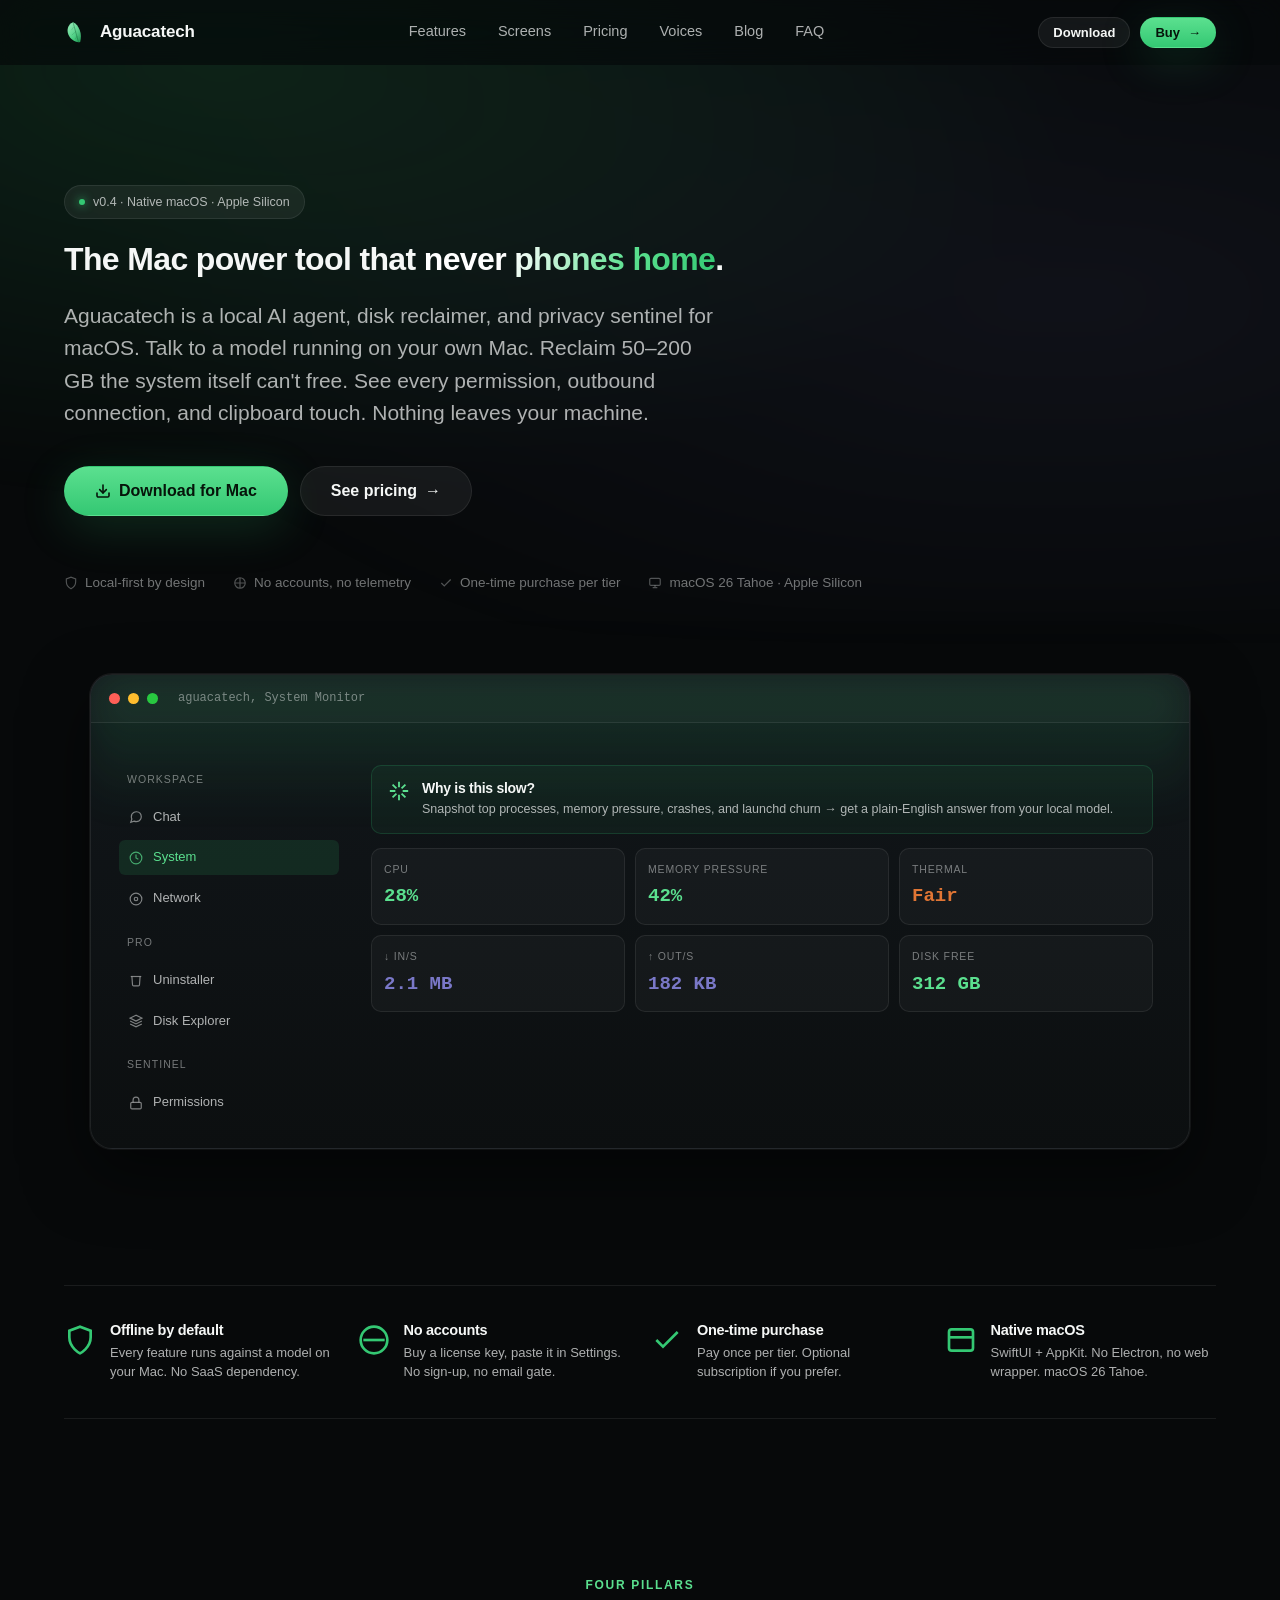
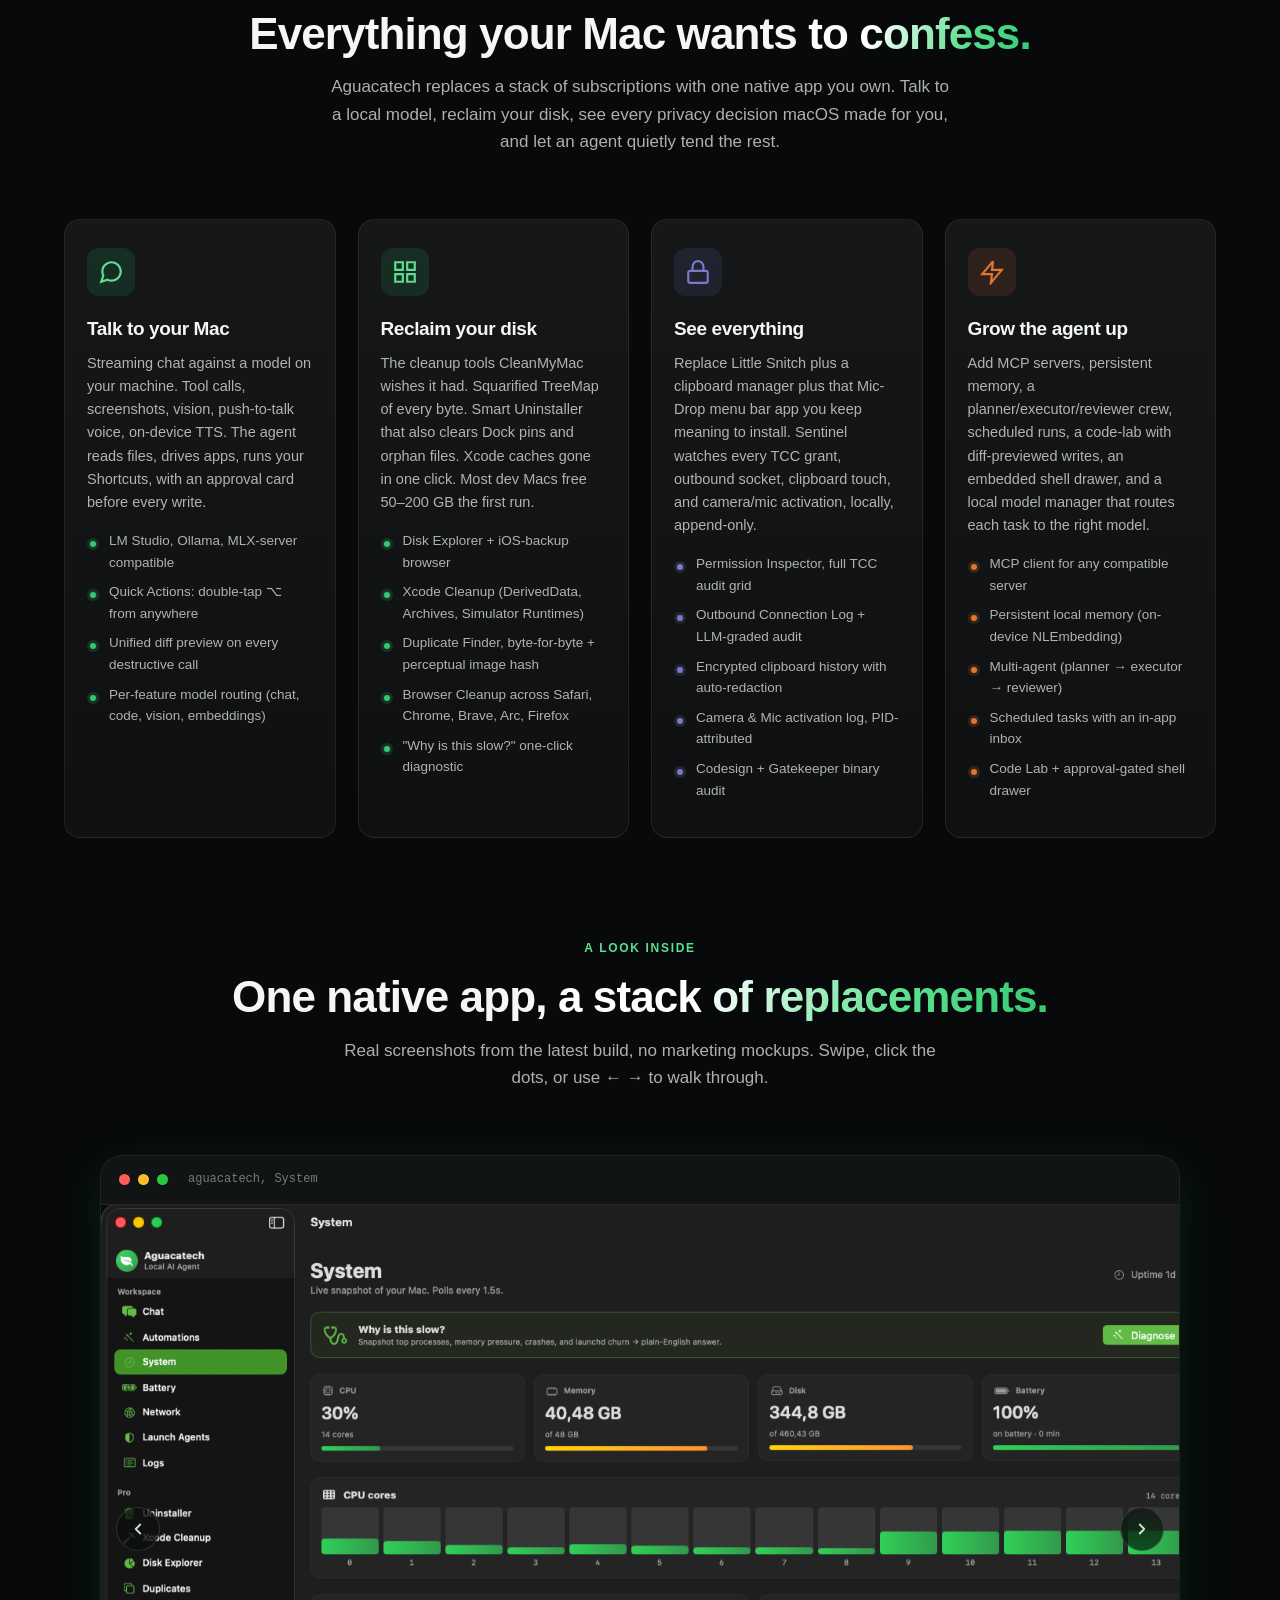
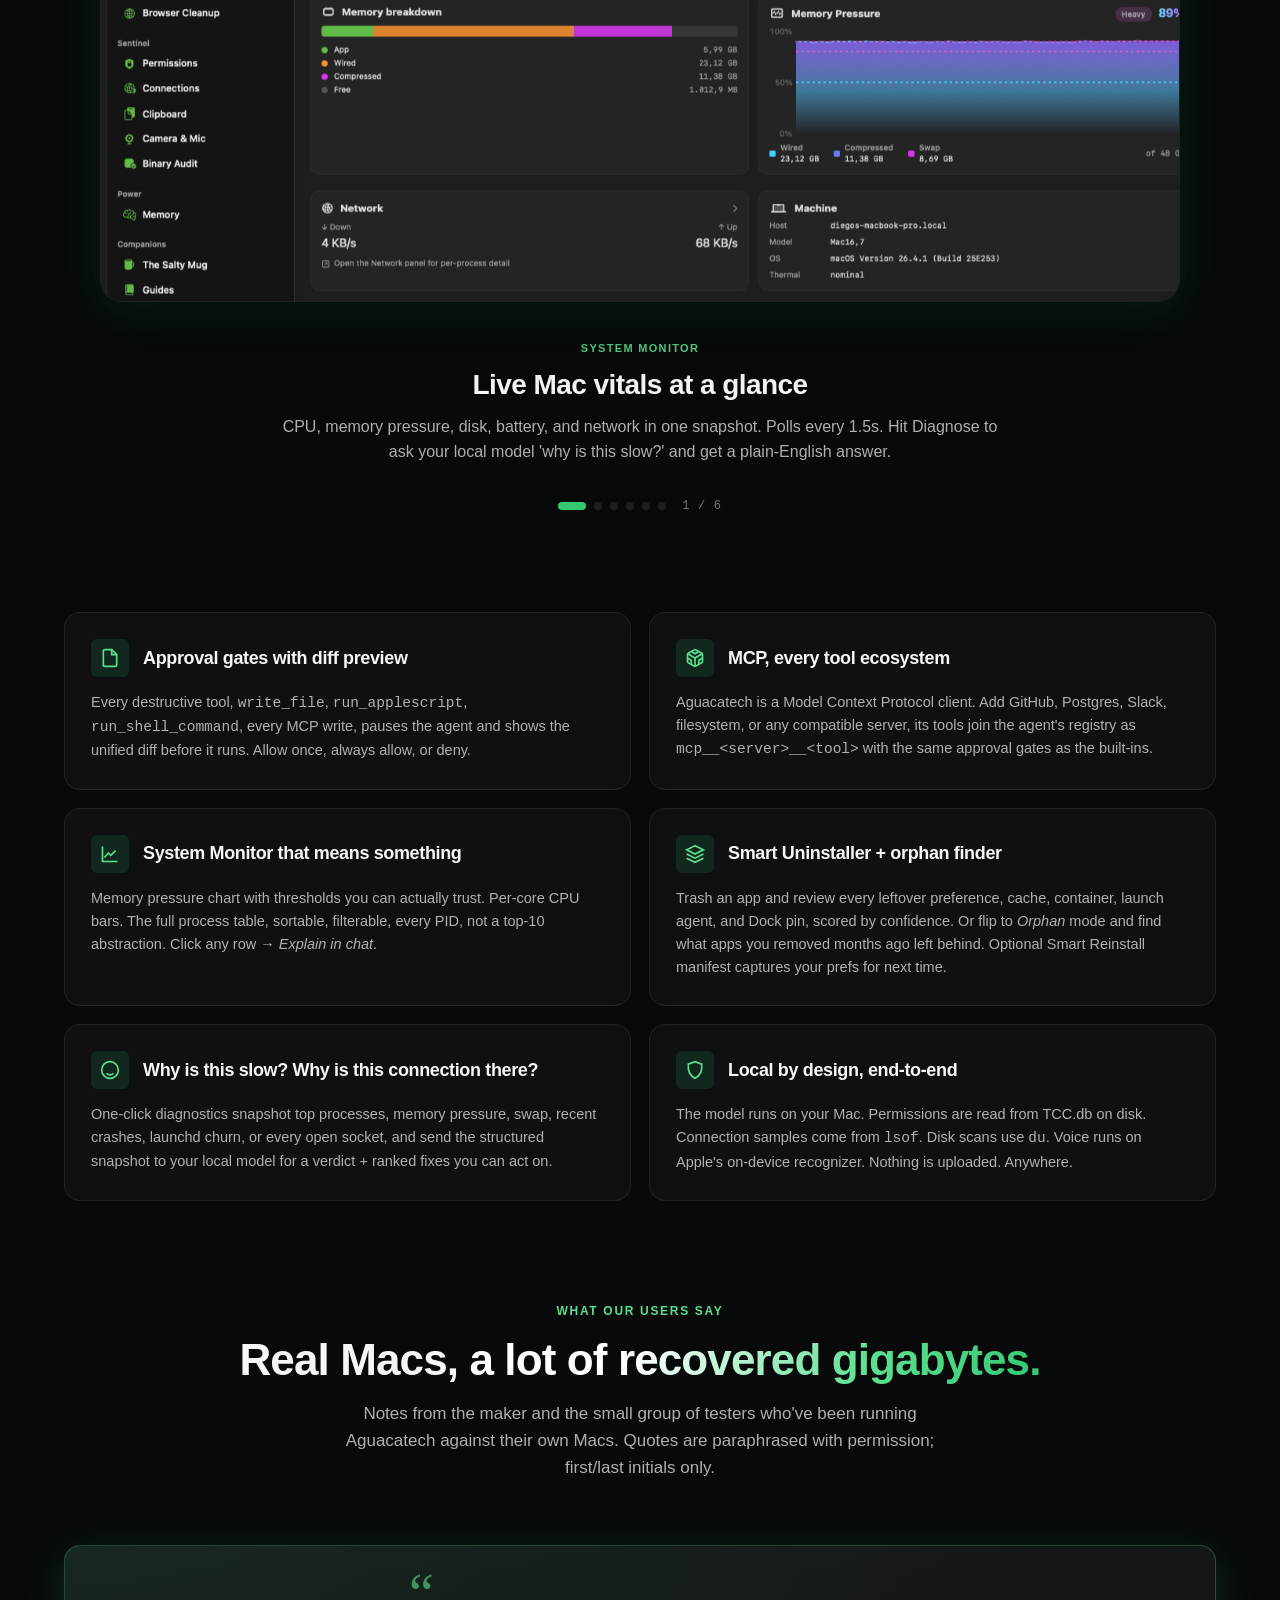
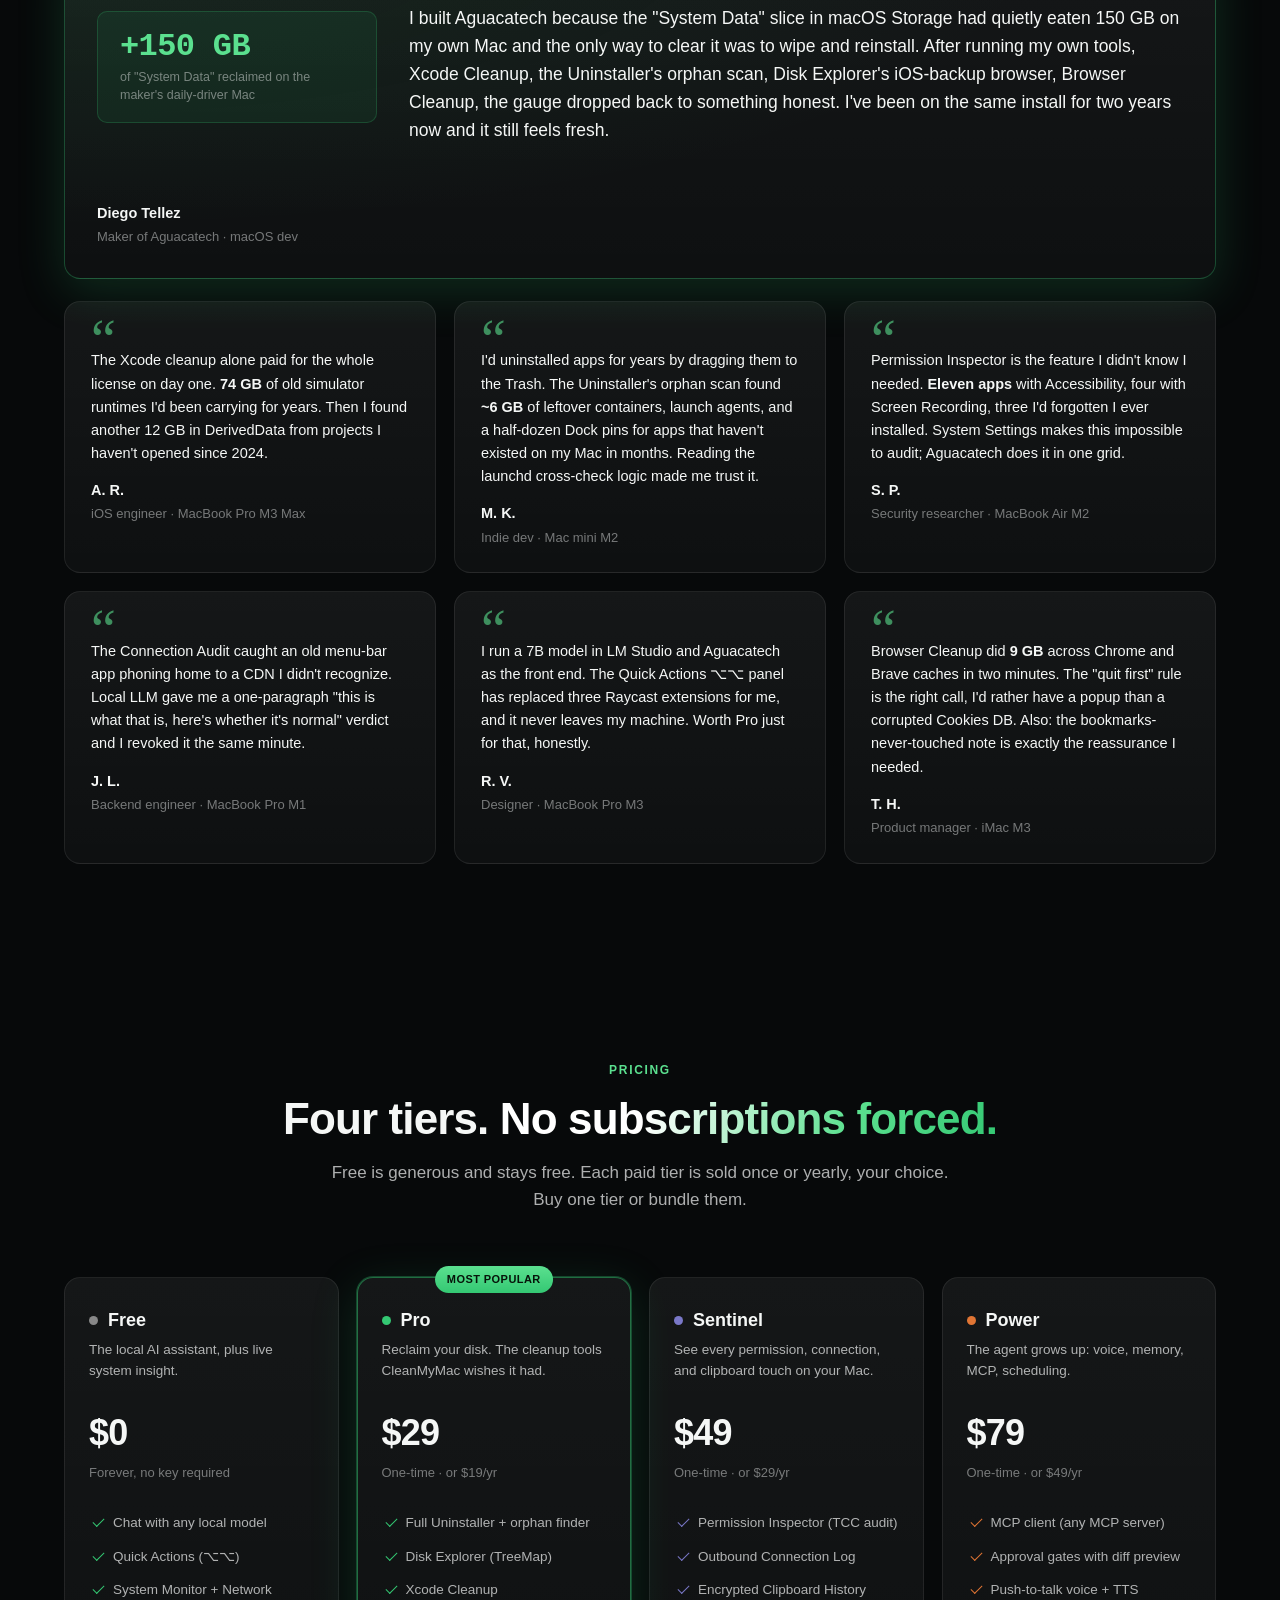
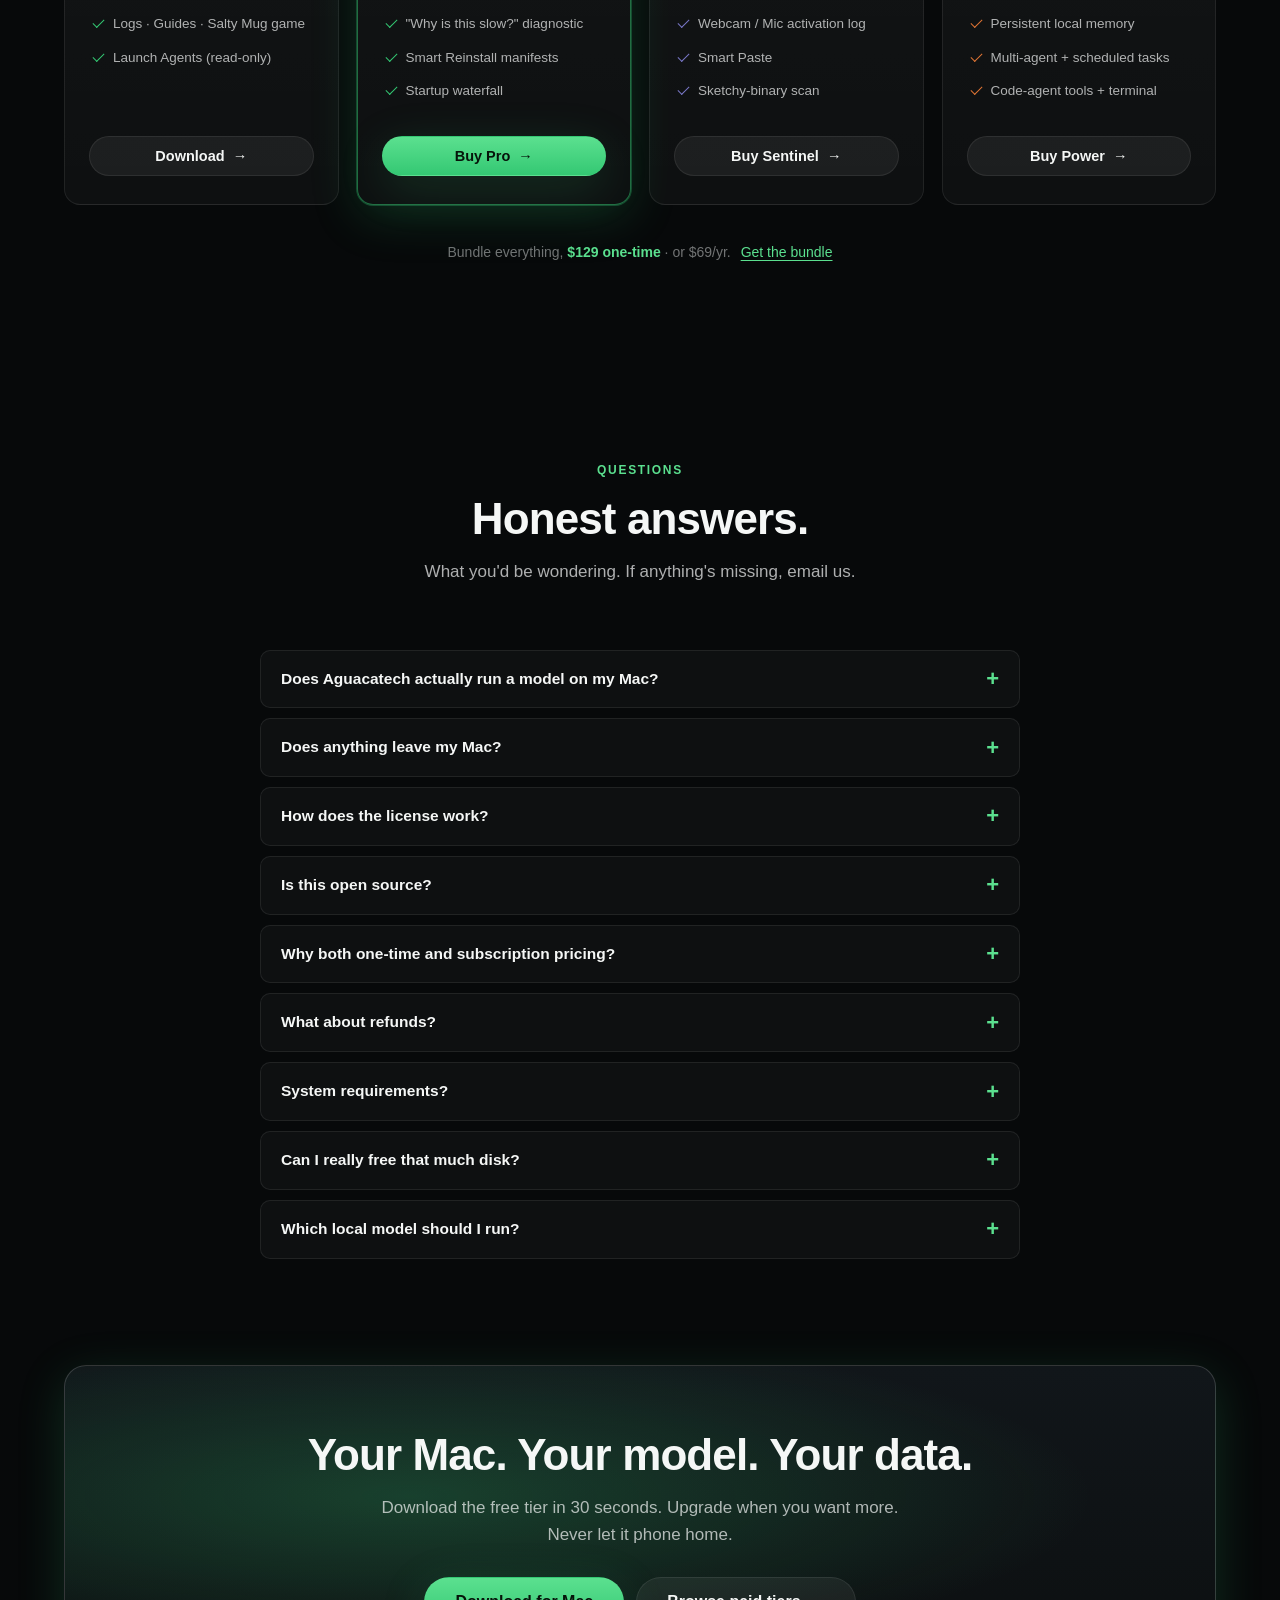
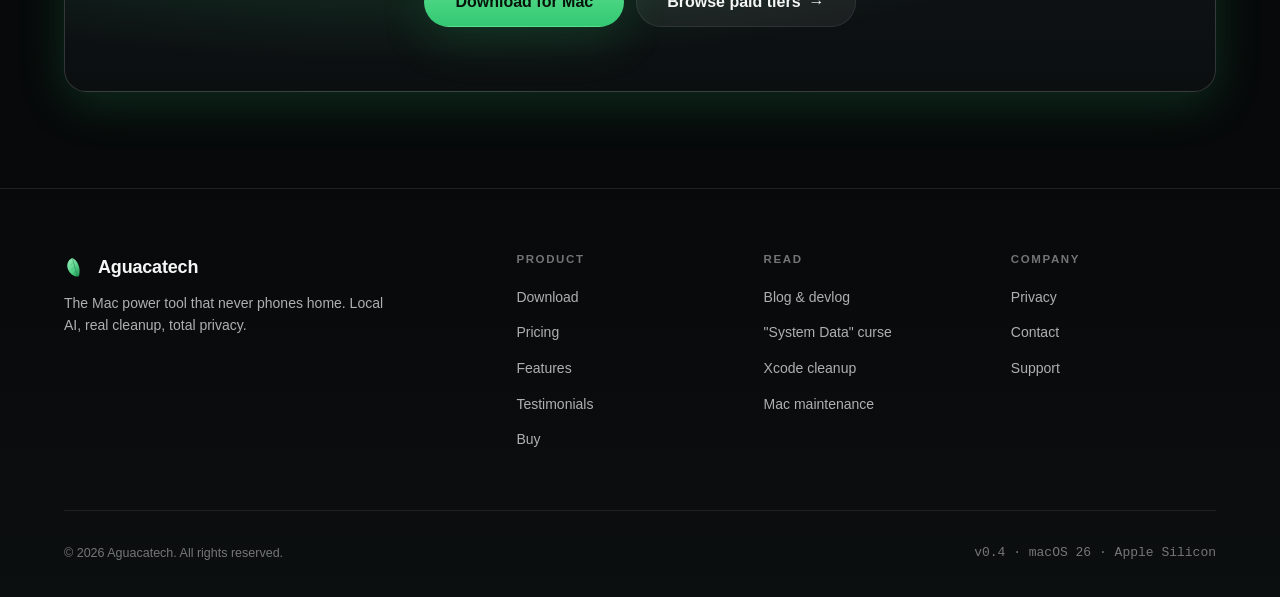
==== commit e4709cf5: "cleanup" ====
--- a/index.html
+++ b/index.html
@@ -17,12 +17,12 @@
     <meta property="og:image:type" content="image/jpeg">
     <meta property="og:image:width" content="1200">
     <meta property="og:image:height" content="630">
-    <meta property="og:image:alt" content="Aguacatech — the Mac power tool that never phones home. Local AI, disk reclaim, and privacy sentinel, all running on your Mac.">
+    <meta property="og:image:alt" content="Aguacatech, the Mac power tool that never phones home. Local AI, disk reclaim, and privacy sentinel, all running on your Mac.">
     <meta name="twitter:card" content="summary_large_image">
     <meta name="twitter:title" content="Aguacatech, The Mac power tool that never phones home">
     <meta name="twitter:description" content="Local AI agent, disk reclaimer, and privacy sentinel for macOS.">
     <meta name="twitter:image" content="https://aguacatech.eu/assets/img/og-image.jpg">
-    <meta name="twitter:image:alt" content="Aguacatech — the Mac power tool that never phones home.">
+    <meta name="twitter:image:alt" content="Aguacatech, the Mac power tool that never phones home.">
     <link rel="icon" type="image/svg+xml" href="assets/img/logo.svg">
     <link rel="preconnect" href="https://rsms.me">
     <link rel="stylesheet" href="https://rsms.me/inter/inter.css">
@@ -211,7 +211,7 @@
                         <svg width="26" height="26" viewBox="0 0 24 24" fill="none" stroke="currentColor" stroke-width="2"><path d="M21 11.5a8.38 8.38 0 0 1-.9 3.8 8.5 8.5 0 0 1-7.6 4.7 8.38 8.38 0 0 1-3.8-.9L3 21l1.9-5.7a8.38 8.38 0 0 1-.9-3.8 8.5 8.5 0 0 1 4.7-7.6 8.38 8.38 0 0 1 3.8-.9h.5a8.48 8.48 0 0 1 8 8v.5z"/></svg>
                     </div>
                     <h3>Talk to your Mac</h3>
-                    <p>Streaming chat against a model on your machine. Tool calls, screenshots, vision, push-to-talk voice, on-device TTS. The agent reads files, drives apps, runs your Shortcuts — with an approval card before every write.</p>
+                    <p>Streaming chat against a model on your machine. Tool calls, screenshots, vision, push-to-talk voice, on-device TTS. The agent reads files, drives apps, runs your Shortcuts, with an approval card before every write.</p>
                     <ul>
                         <li>LM Studio, Ollama, MLX-server compatible</li>
                         <li>Quick Actions: double-tap ⌥ from anywhere</li>
@@ -238,7 +238,7 @@
                         <svg width="26" height="26" viewBox="0 0 24 24" fill="none" stroke="currentColor" stroke-width="2"><rect x="3" y="11" width="18" height="11" rx="2"/><path d="M7 11V7a5 5 0 0 1 10 0v4"/></svg>
                     </div>
                     <h3>See everything</h3>
-                    <p>Replace Little Snitch plus a clipboard manager plus that Mic-Drop menu bar app you keep meaning to install. Sentinel watches every TCC grant, outbound socket, clipboard touch, and camera/mic activation — locally, append-only.</p>
+                    <p>Replace Little Snitch plus a clipboard manager plus that Mic-Drop menu bar app you keep meaning to install. Sentinel watches every TCC grant, outbound socket, clipboard touch, and camera/mic activation, locally, append-only.</p>
                     <ul>
                         <li>Permission Inspector, full TCC audit grid</li>
                         <li>Outbound Connection Log + LLM-graded audit</li>
@@ -295,7 +295,7 @@
                                  data-window="aguacatech, Xcode Cleanup"
                                  data-eyebrow="Xcode Cleanup"
                                  data-title="Recover 50–200 GB from ~/Library/Developer"
-                                 data-desc="DerivedData, Archives, iOS Device Support, Simulator Runtimes, and Simulator Devices — scanned, sized, last-used dated. Trash the safe stuff, review the rest. The biggest day-one win on most dev Macs.">
+                                 data-desc="DerivedData, Archives, iOS Device Support, Simulator Runtimes, and Simulator Devices, scanned, sized, last-used dated. Trash the safe stuff, review the rest. The biggest day-one win on most dev Macs.">
                                 <img src="assets/img/xcode-cleanup.png" loading="lazy" alt="Aguacatech Xcode Cleanup view listing DerivedData, Archives, iOS Device Support, and Simulator caches with sizes.">
                             </div>
                             <div class="carousel-slide"
@@ -323,7 +323,7 @@
                                  data-window="aguacatech, Battery"
                                  data-eyebrow="Battery"
                                  data-title="Health and power-flow telemetry"
-                                 data-desc="Cycles, design vs. full-charge capacity, temperature, signed amperage, and live adapter wattage — read straight from IOKit. Same surface area as coconutBattery, with an Ask Aguacatech button for any metric you don't recognize.">
+                                 data-desc="Cycles, design vs. full-charge capacity, temperature, signed amperage, and live adapter wattage, read straight from IOKit. Same surface area as coconutBattery, with an Ask Aguacatech button for any metric you don't recognize.">
                                 <img src="assets/img/battery.png" loading="lazy" alt="Aguacatech Battery view showing 100% charge, cycles, health, temperature, and adapter wattage.">
                             </div>
                         </div>
@@ -361,7 +361,7 @@
                         </div>
                         <h4>Approval gates with diff preview</h4>
                     </div>
-                    <p>Every destructive tool — <code>write_file</code>, <code>run_applescript</code>, <code>run_shell_command</code>, every MCP write — pauses the agent and shows the unified diff before it runs. Allow once, always allow, or deny.</p>
+                    <p>Every destructive tool, <code>write_file</code>, <code>run_applescript</code>, <code>run_shell_command</code>, every MCP write, pauses the agent and shows the unified diff before it runs. Allow once, always allow, or deny.</p>
                 </div>
                 <div class="feat-card reveal">
                     <div class="feat-head">
@@ -370,7 +370,7 @@
                         </div>
                         <h4>MCP, every tool ecosystem</h4>
                     </div>
-                    <p>Aguacatech is a Model Context Protocol client. Add GitHub, Postgres, Slack, filesystem, or any compatible server — its tools join the agent's registry as <code>mcp__&lt;server&gt;__&lt;tool&gt;</code> with the same approval gates as the built-ins.</p>
+                    <p>Aguacatech is a Model Context Protocol client. Add GitHub, Postgres, Slack, filesystem, or any compatible server, its tools join the agent's registry as <code>mcp__&lt;server&gt;__&lt;tool&gt;</code> with the same approval gates as the built-ins.</p>
                 </div>
                 <div class="feat-card reveal">
                     <div class="feat-head">
@@ -379,7 +379,7 @@
                         </div>
                         <h4>System Monitor that means something</h4>
                     </div>
-                    <p>Memory pressure chart with thresholds you can actually trust. Per-core CPU bars. The full process table — sortable, filterable, every PID, not a top-10 abstraction. Click any row → <em>Explain in chat</em>.</p>
+                    <p>Memory pressure chart with thresholds you can actually trust. Per-core CPU bars. The full process table, sortable, filterable, every PID, not a top-10 abstraction. Click any row → <em>Explain in chat</em>.</p>
                 </div>
                 <div class="feat-card reveal">
                     <div class="feat-head">
@@ -397,7 +397,7 @@
                         </div>
                         <h4>Why is this slow? Why is this connection there?</h4>
                     </div>
-                    <p>One-click diagnostics snapshot top processes, memory pressure, swap, recent crashes, launchd churn, or every open socket — and send the structured snapshot to your local model for a verdict + ranked fixes you can act on.</p>
+                    <p>One-click diagnostics snapshot top processes, memory pressure, swap, recent crashes, launchd churn, or every open socket, and send the structured snapshot to your local model for a verdict + ranked fixes you can act on.</p>
                 </div>
                 <div class="feat-card reveal">
                     <div class="feat-head">
@@ -427,7 +427,7 @@
                         <span class="testimonial-stat-label">of "System Data" reclaimed on the maker's daily-driver Mac</span>
                     </div>
                     <blockquote>
-                        <p>I built Aguacatech because the "System Data" slice in macOS Storage had quietly eaten 150 GB on my own Mac and the only way to clear it was to wipe and reinstall. After running my own tools — Xcode Cleanup, the Uninstaller's orphan scan, Disk Explorer's iOS-backup browser, Browser Cleanup — the gauge dropped back to something honest. I've been on the same install for two years now and it still feels fresh.</p>
+                        <p>I built Aguacatech because the "System Data" slice in macOS Storage had quietly eaten 150 GB on my own Mac and the only way to clear it was to wipe and reinstall. After running my own tools, Xcode Cleanup, the Uninstaller's orphan scan, Disk Explorer's iOS-backup browser, Browser Cleanup, the gauge dropped back to something honest. I've been on the same install for two years now and it still feels fresh.</p>
                     </blockquote>
                     <figcaption>
                         <span class="testimonial-author">Diego Tellez</span>
@@ -473,7 +473,7 @@
                     </figure>
                     <figure class="testimonial reveal">
                         <blockquote>
-                            <p>I run a 7B model in LM Studio and Aguacatech as the front end. The Quick Actions ⌥⌥ panel has replaced three Raycast extensions for me — and it never leaves my machine. Worth Pro just for that, honestly.</p>
+                            <p>I run a 7B model in LM Studio and Aguacatech as the front end. The Quick Actions ⌥⌥ panel has replaced three Raycast extensions for me, and it never leaves my machine. Worth Pro just for that, honestly.</p>
                         </blockquote>
                         <figcaption>
                             <span class="testimonial-author">R. V.</span>
@@ -482,7 +482,7 @@
                     </figure>
                     <figure class="testimonial reveal">
                         <blockquote>
-                            <p>Browser Cleanup did <strong>9 GB</strong> across Chrome and Brave caches in two minutes. The "quit first" rule is the right call — I'd rather have a popup than a corrupted Cookies DB. Also: the bookmarks-never-touched note is exactly the reassurance I needed.</p>
+                            <p>Browser Cleanup did <strong>9 GB</strong> across Chrome and Brave caches in two minutes. The "quit first" rule is the right call, I'd rather have a popup than a corrupted Cookies DB. Also: the bookmarks-never-touched note is exactly the reassurance I needed.</p>
                         </blockquote>
                         <figcaption>
                             <span class="testimonial-author">T. H.</span>
@@ -626,7 +626,7 @@
                 </details>
                 <details>
                     <summary>Can I really free that much disk?</summary>
-                    <p>On a working developer's Mac, the <code>~/Library/Developer</code> tree alone is typically 50–200 GB. Browser caches add another 5–15 GB; the Uninstaller's orphan scan and Dock-pin cleanup usually surface a few more. Most testers report 30–150 GB freed on the first scan. Your mileage varies — but if you've never run a Mac cleanup tool before, expect a real number, not a marketing one.</p>
+                    <p>On a working developer's Mac, the <code>~/Library/Developer</code> tree alone is typically 50–200 GB. Browser caches add another 5–15 GB; the Uninstaller's orphan scan and Dock-pin cleanup usually surface a few more. Most testers report 30–150 GB freed on the first scan. Your mileage varies, but if you've never run a Mac cleanup tool before, expect a real number, not a marketing one.</p>
                 </details>
                 <details>
                     <summary>Which local model should I run?</summary>
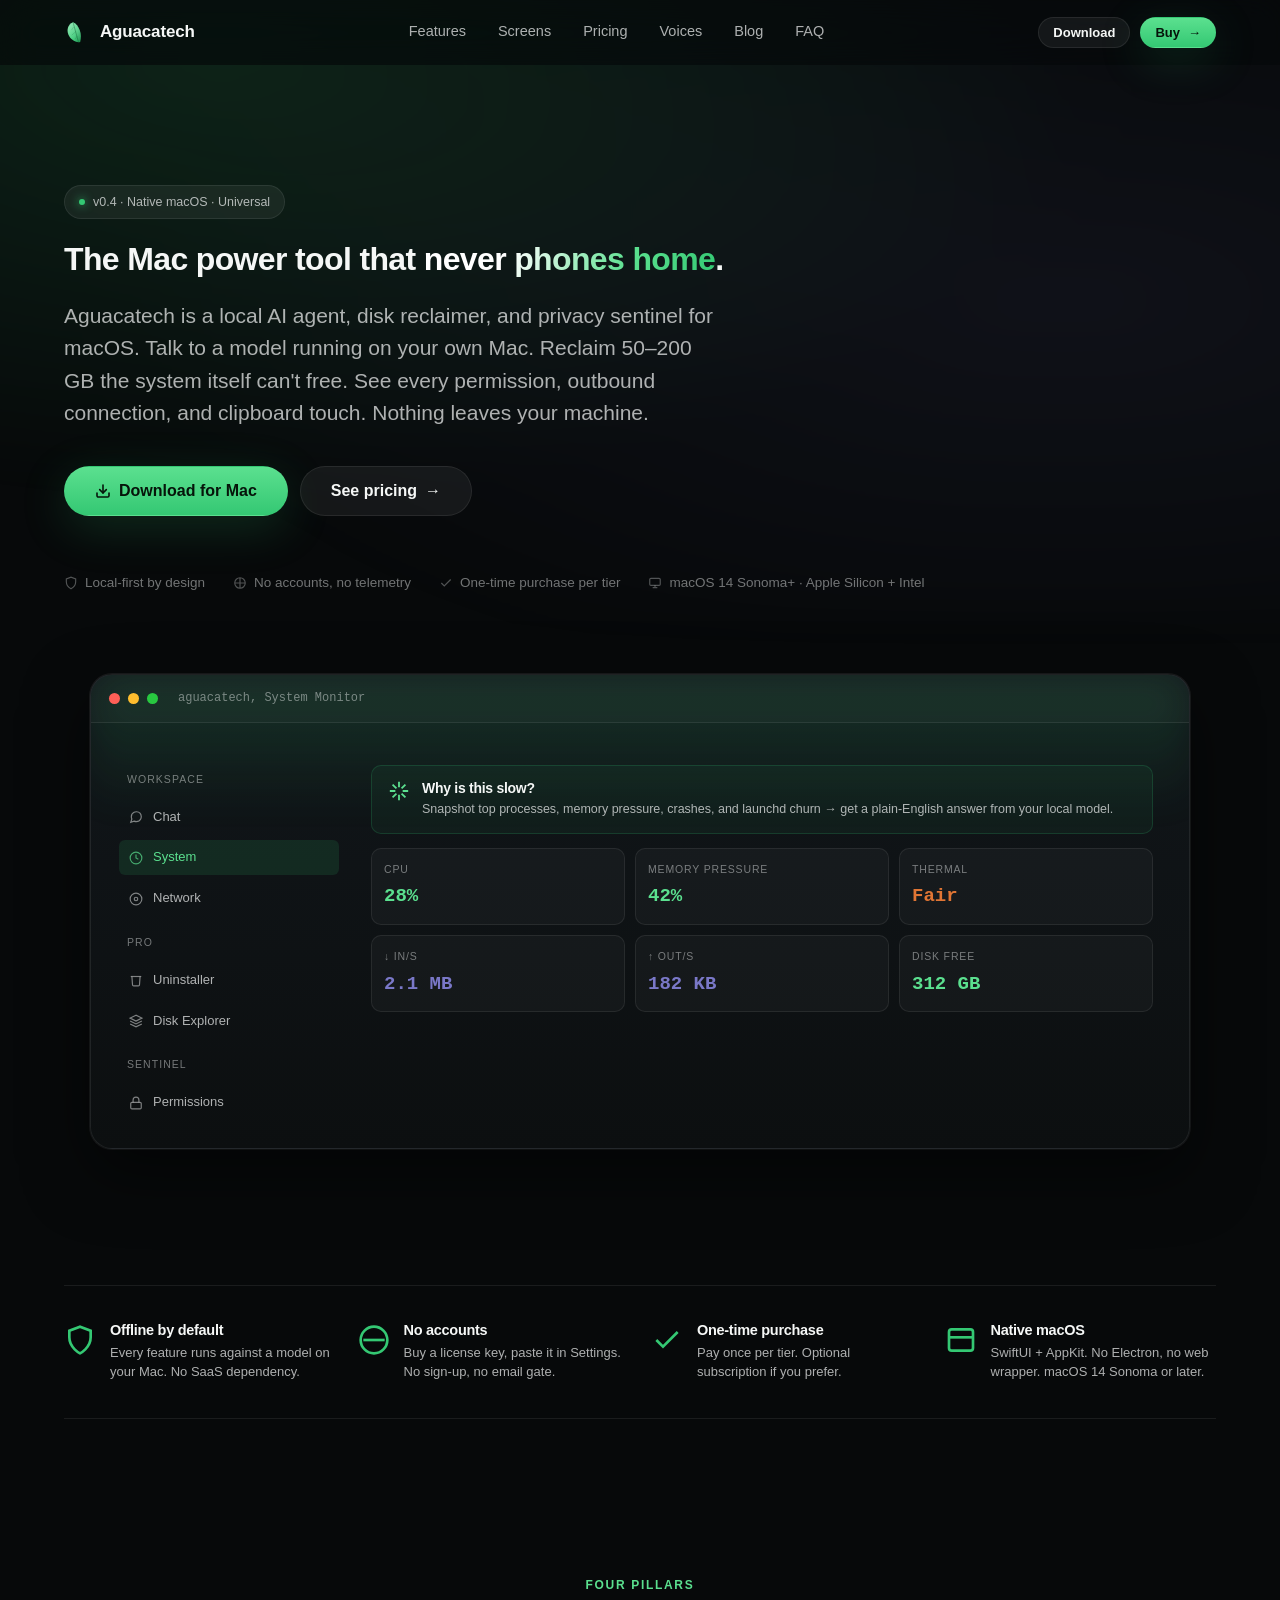
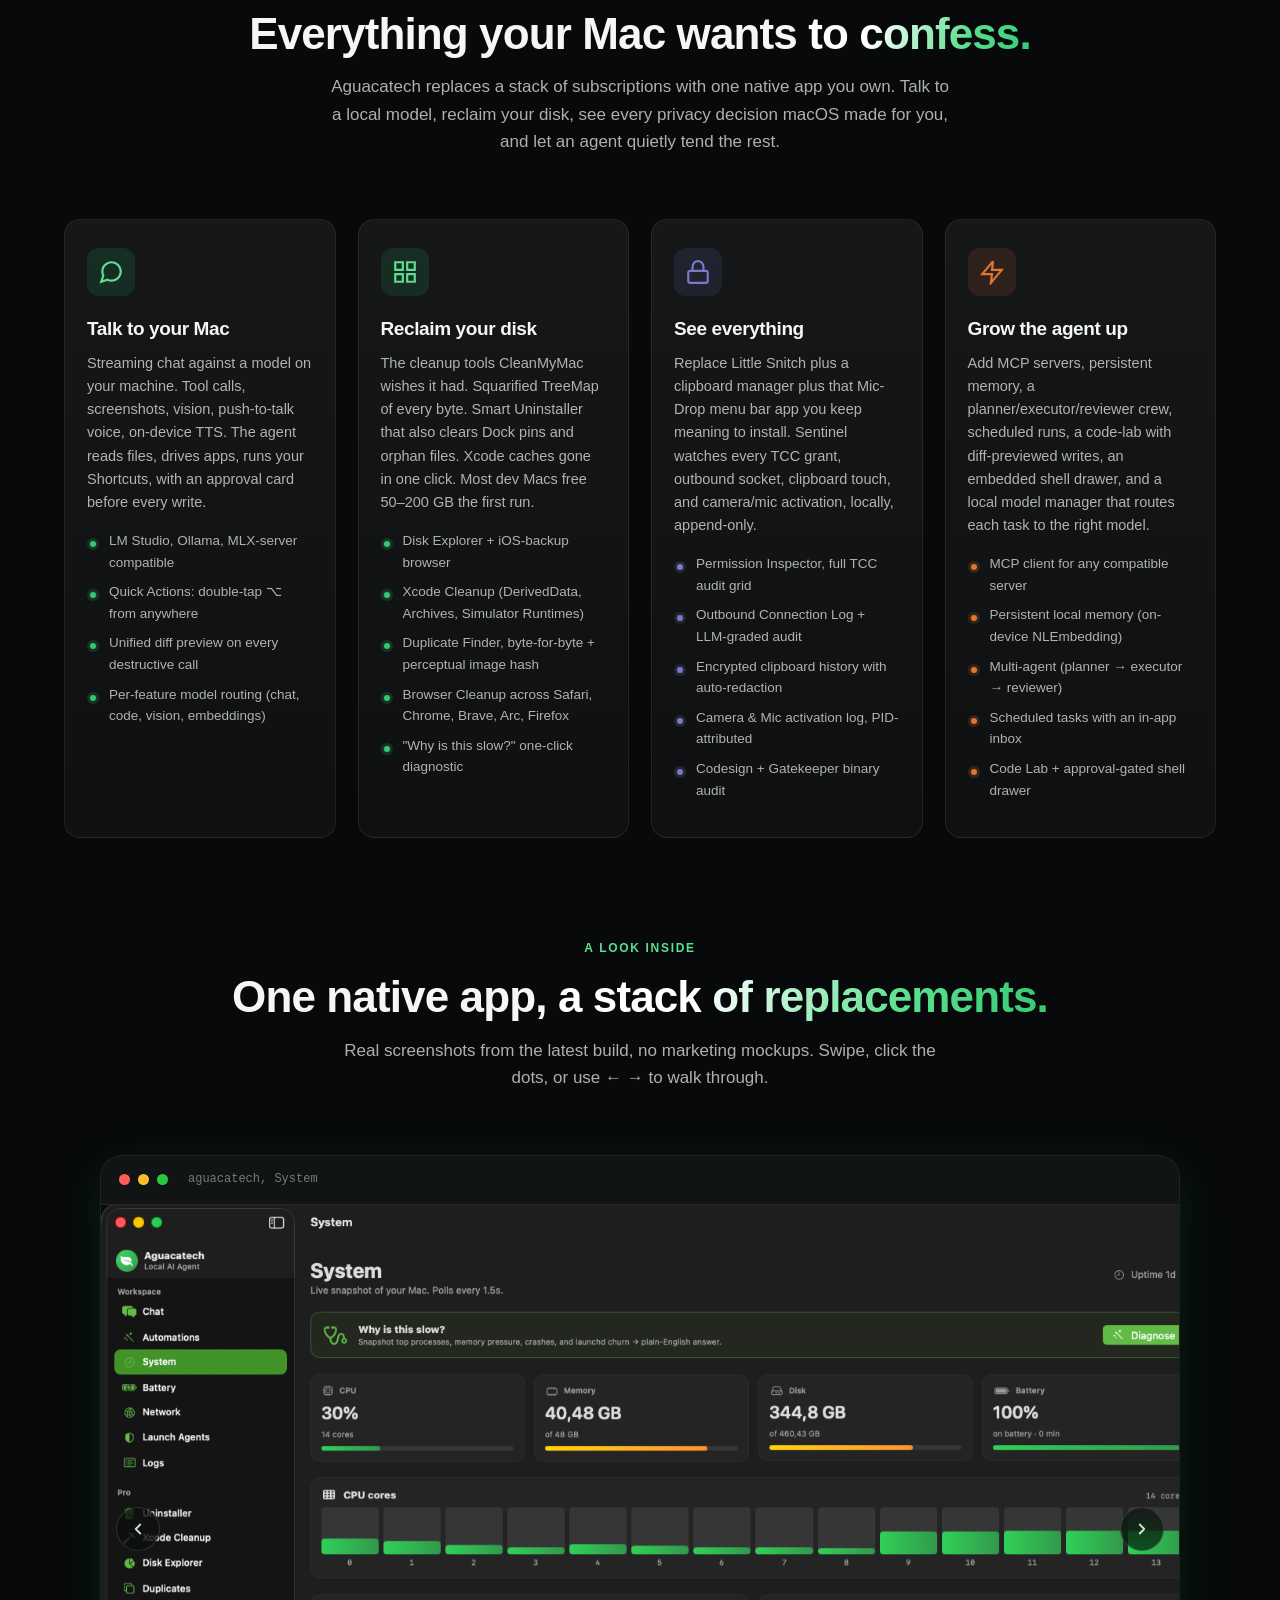
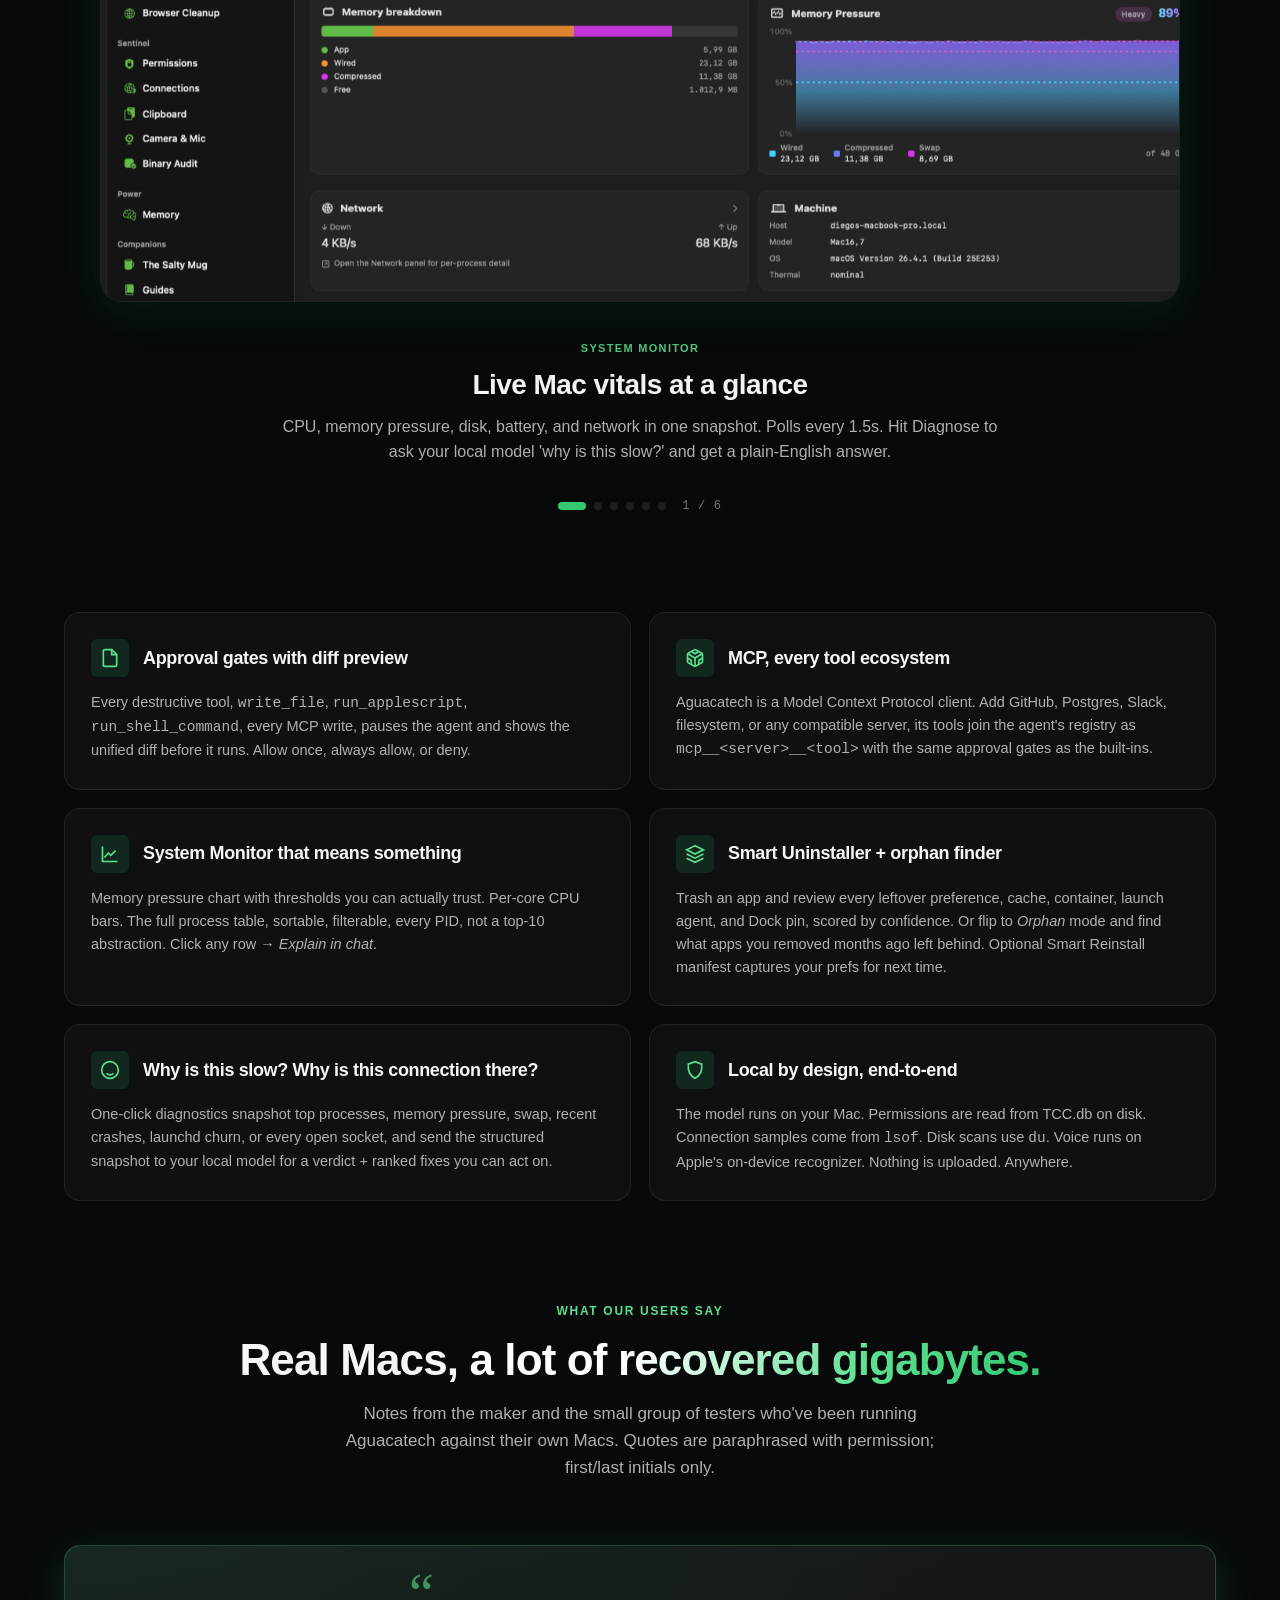
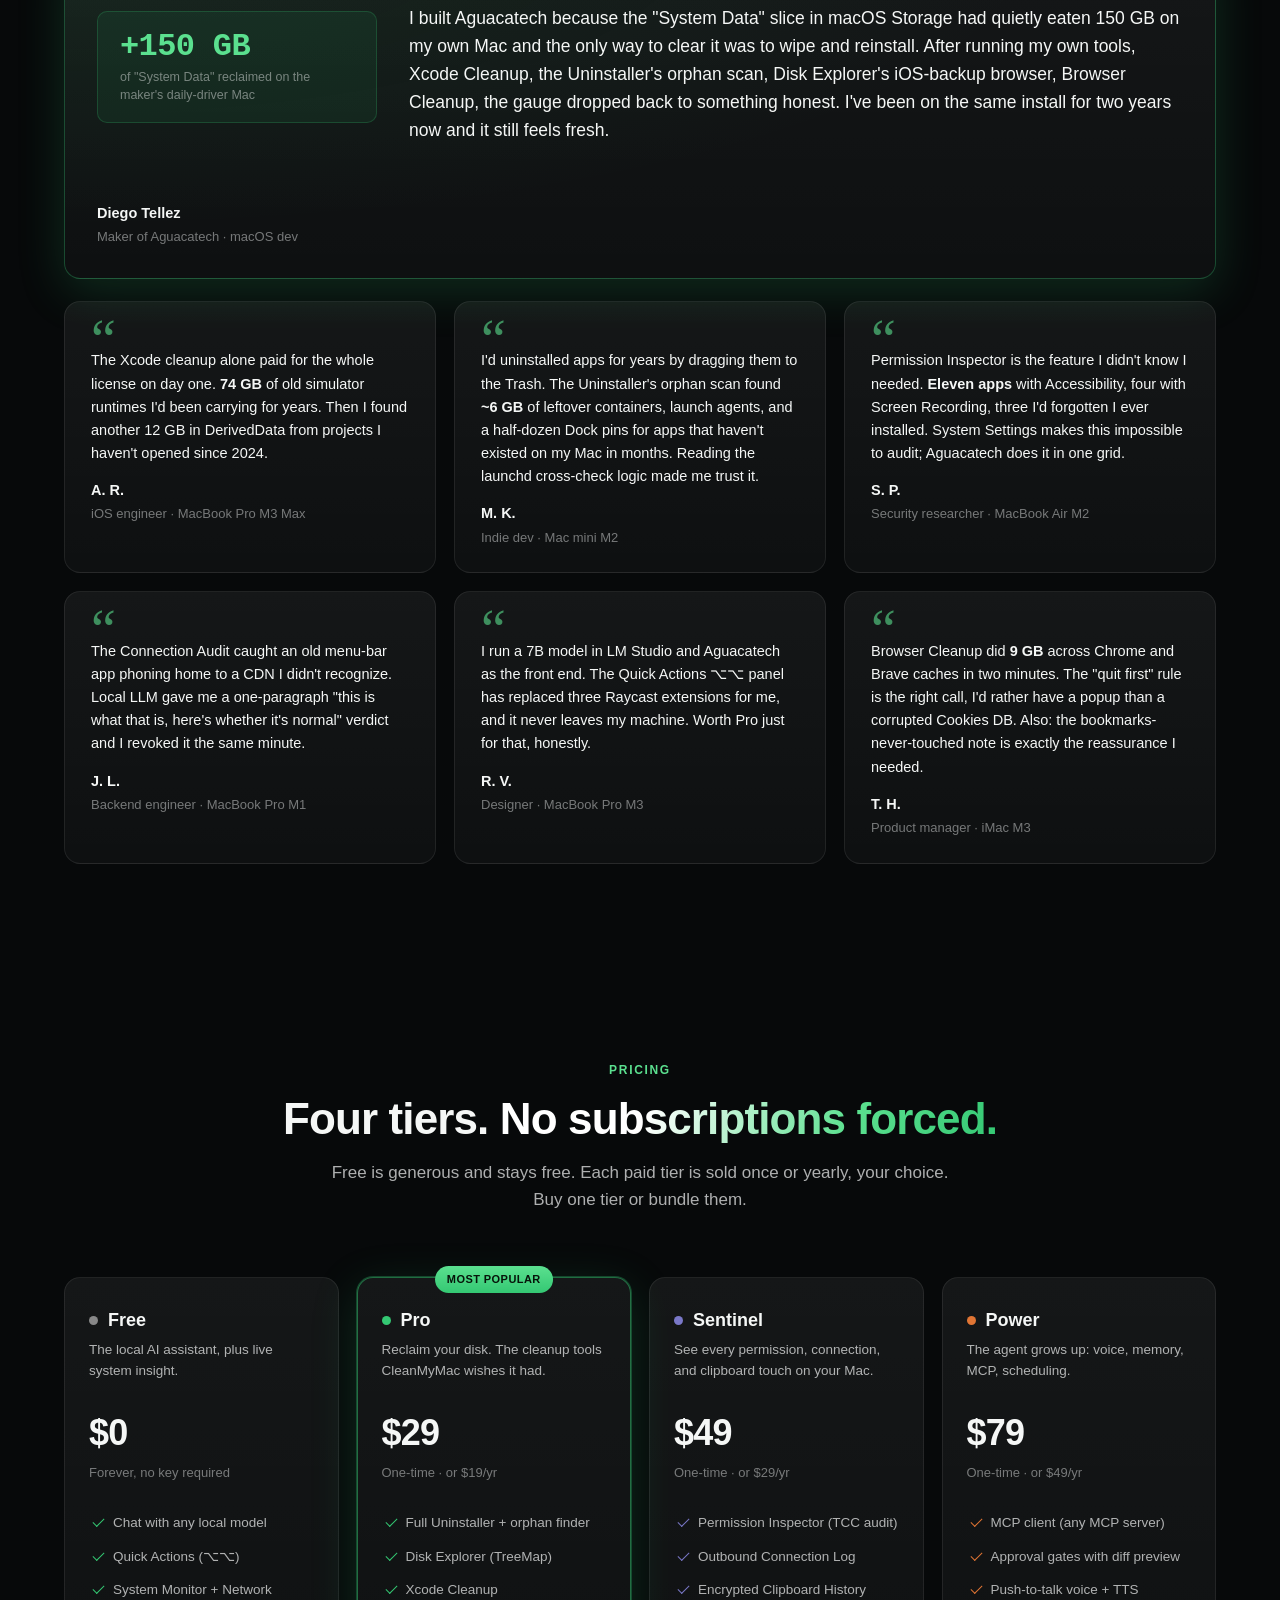
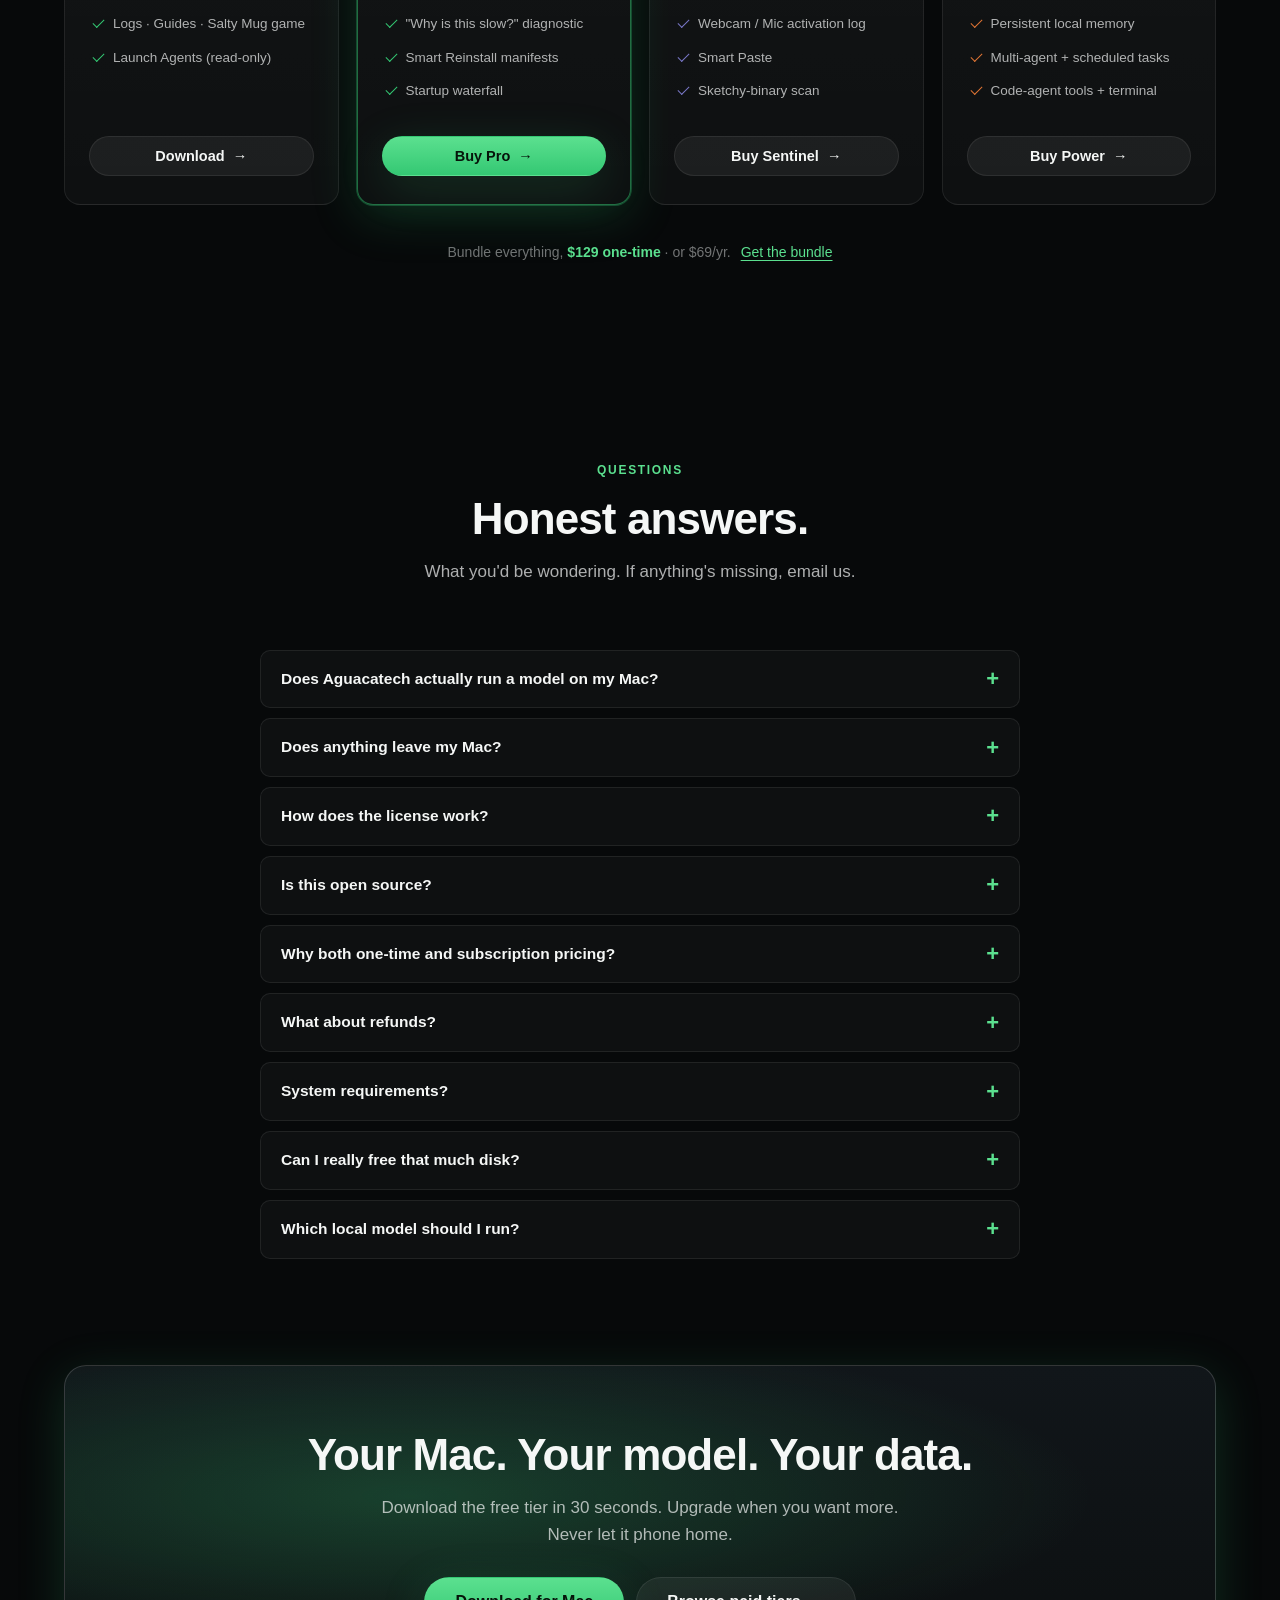
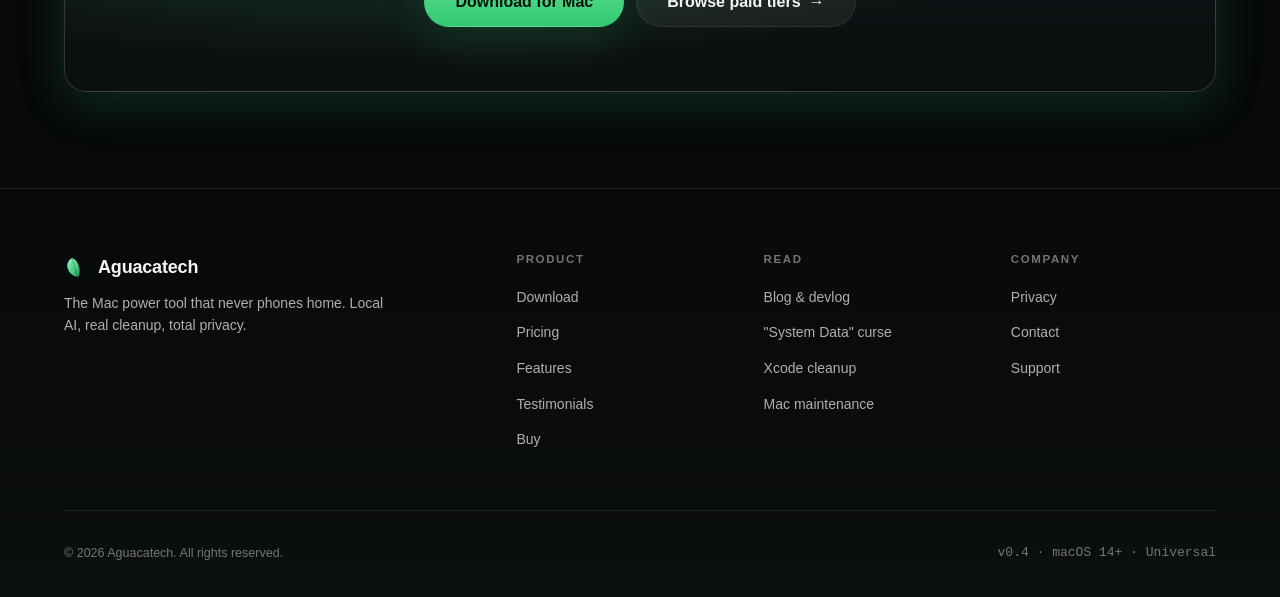
==== commit e4506bf3: "bring bac mac universal" ====
--- a/index.html
+++ b/index.html
@@ -54,7 +54,7 @@
     <!-- ======================= HERO ======================= -->
     <header class="hero">
         <div class="container">
-            <div class="hero-eyebrow"><span class="dot"></span> v0.4 · Native macOS · Apple Silicon</div>
+            <div class="hero-eyebrow"><span class="dot"></span> v0.4 · Native macOS · Universal</div>
             <h1 class="reveal">The Mac power tool that <span class="gradient-text">never phones home</span>.</h1>
             <p class="lead reveal">Aguacatech is a local AI agent, disk reclaimer, and privacy sentinel for macOS. Talk to a model running on your own Mac. Reclaim 50–200 GB the system itself can't free. See every permission, outbound connection, and clipboard touch. Nothing leaves your machine.</p>
             <div class="hero-ctas reveal">
@@ -79,7 +79,7 @@
                 </div>
                 <div class="meta-item">
                     <svg viewBox="0 0 24 24" fill="none" stroke="currentColor" stroke-width="2"><rect x="3" y="4" width="18" height="12" rx="2"/><path d="M8 20h8M12 16v4"/></svg>
-                    macOS 26 Tahoe · Apple Silicon
+                    macOS 14 Sonoma+ · Apple Silicon + Intel
                 </div>
             </div>
 
@@ -190,7 +190,7 @@
                     <svg class="icon" viewBox="0 0 24 24" fill="none" stroke="currentColor" stroke-width="2"><rect x="3" y="4" width="18" height="16" rx="2"/><path d="M3 10h18"/></svg>
                     <div>
                         <h4>Native macOS</h4>
-                        <p>SwiftUI + AppKit. No Electron, no web wrapper. macOS 26 Tahoe.</p>
+                        <p>SwiftUI + AppKit. No Electron, no web wrapper. macOS 14 Sonoma or later.</p>
                     </div>
                 </div>
             </div>
@@ -622,7 +622,7 @@
                 </details>
                 <details>
                     <summary>System requirements?</summary>
-                    <p>macOS 26 Tahoe or newer, Apple Silicon. Recommended: 16 GB unified memory if you plan to run a 7B-class local model alongside Aguacatech; 32+ GB for larger models. About 200 MB of disk for the app itself. The cleanup tools will frequently free far more disk than the app takes.</p>
+                    <p>macOS 14 Sonoma or newer. Universal binary, runs on both Apple Silicon (M-series) and Intel Macs. Recommended: 16 GB RAM if you plan to run a 7B-class local model alongside Aguacatech; 32+ GB for larger models. About 200 MB of disk for the app itself. The cleanup tools will frequently free far more disk than the app takes.</p>
                 </details>
                 <details>
                     <summary>Can I really free that much disk?</summary>
@@ -691,7 +691,7 @@
             </div>
             <div class="footer-bottom">
                 <span>© 2026 Aguacatech. All rights reserved.</span>
-                <span class="mono">v0.4 · macOS 26 · Apple Silicon</span>
+                <span class="mono">v0.4 · macOS 14+ · Universal</span>
             </div>
         </div>
     </footer>
